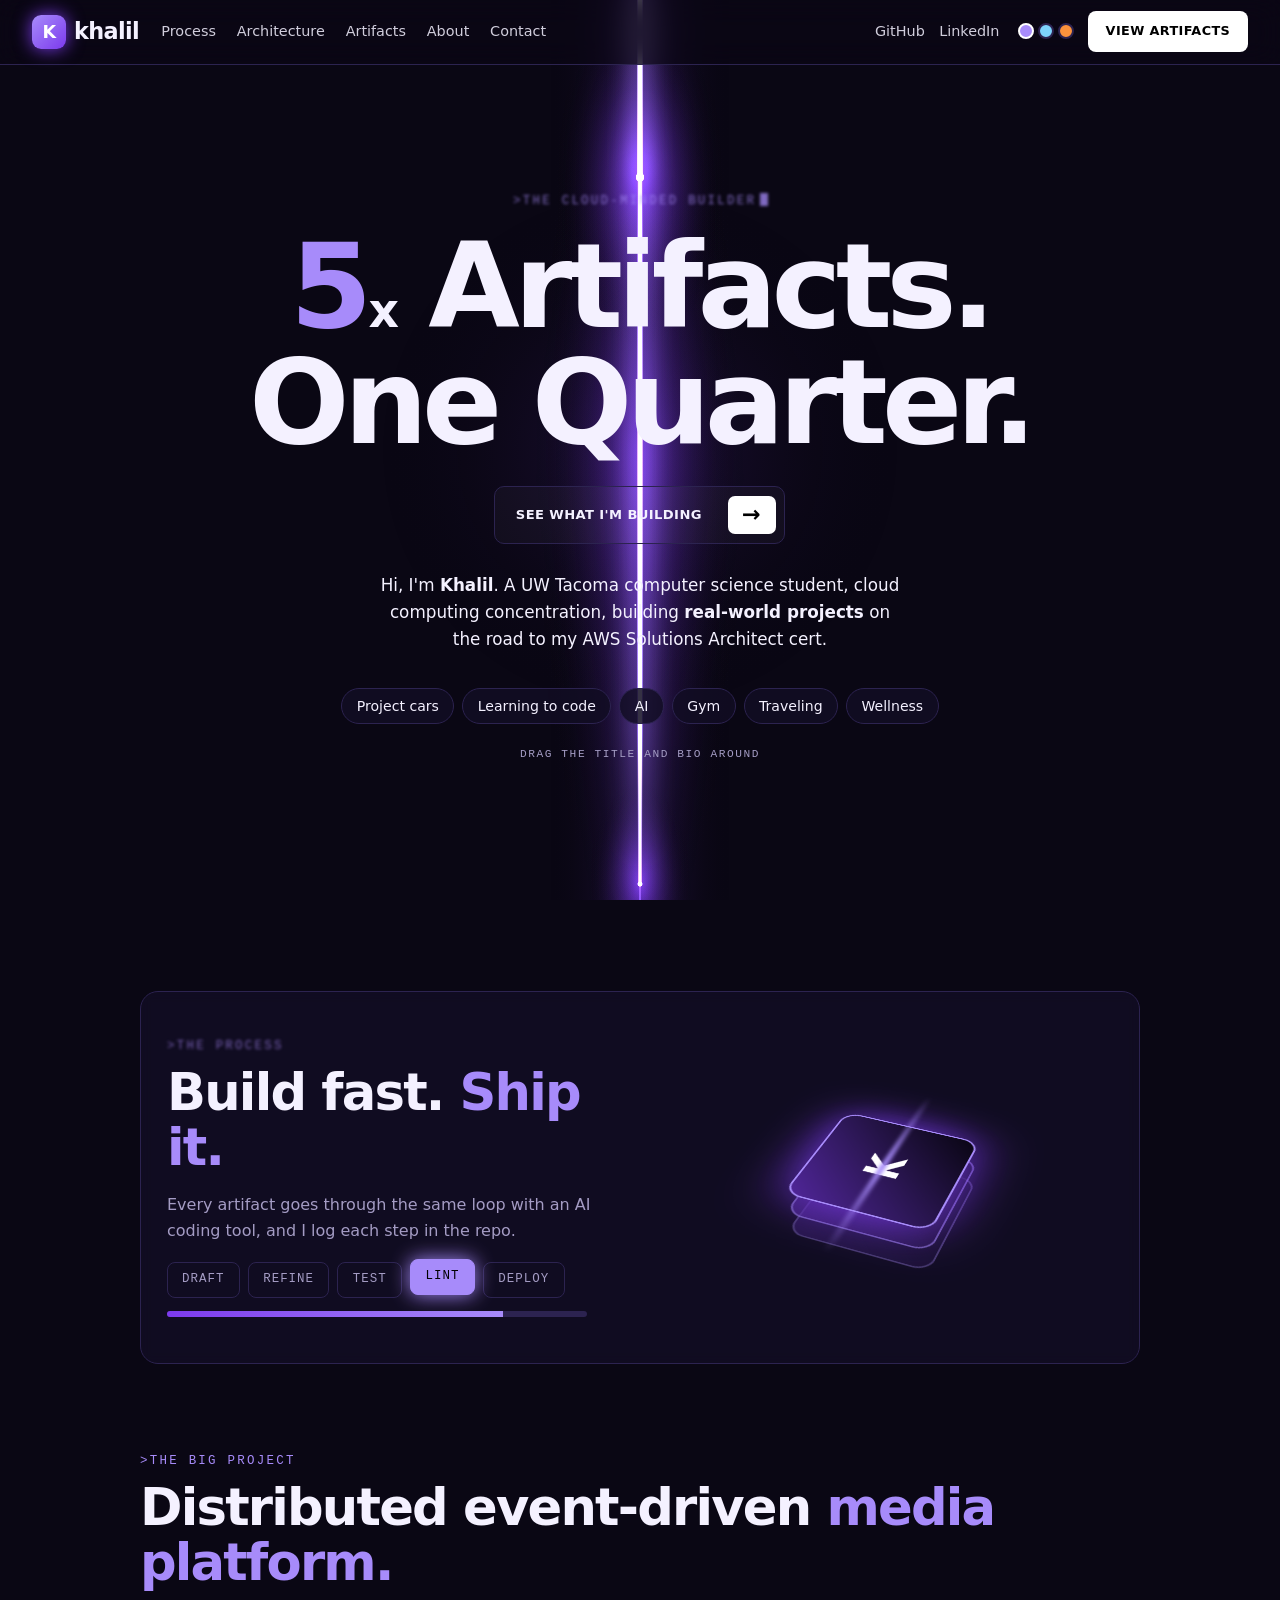
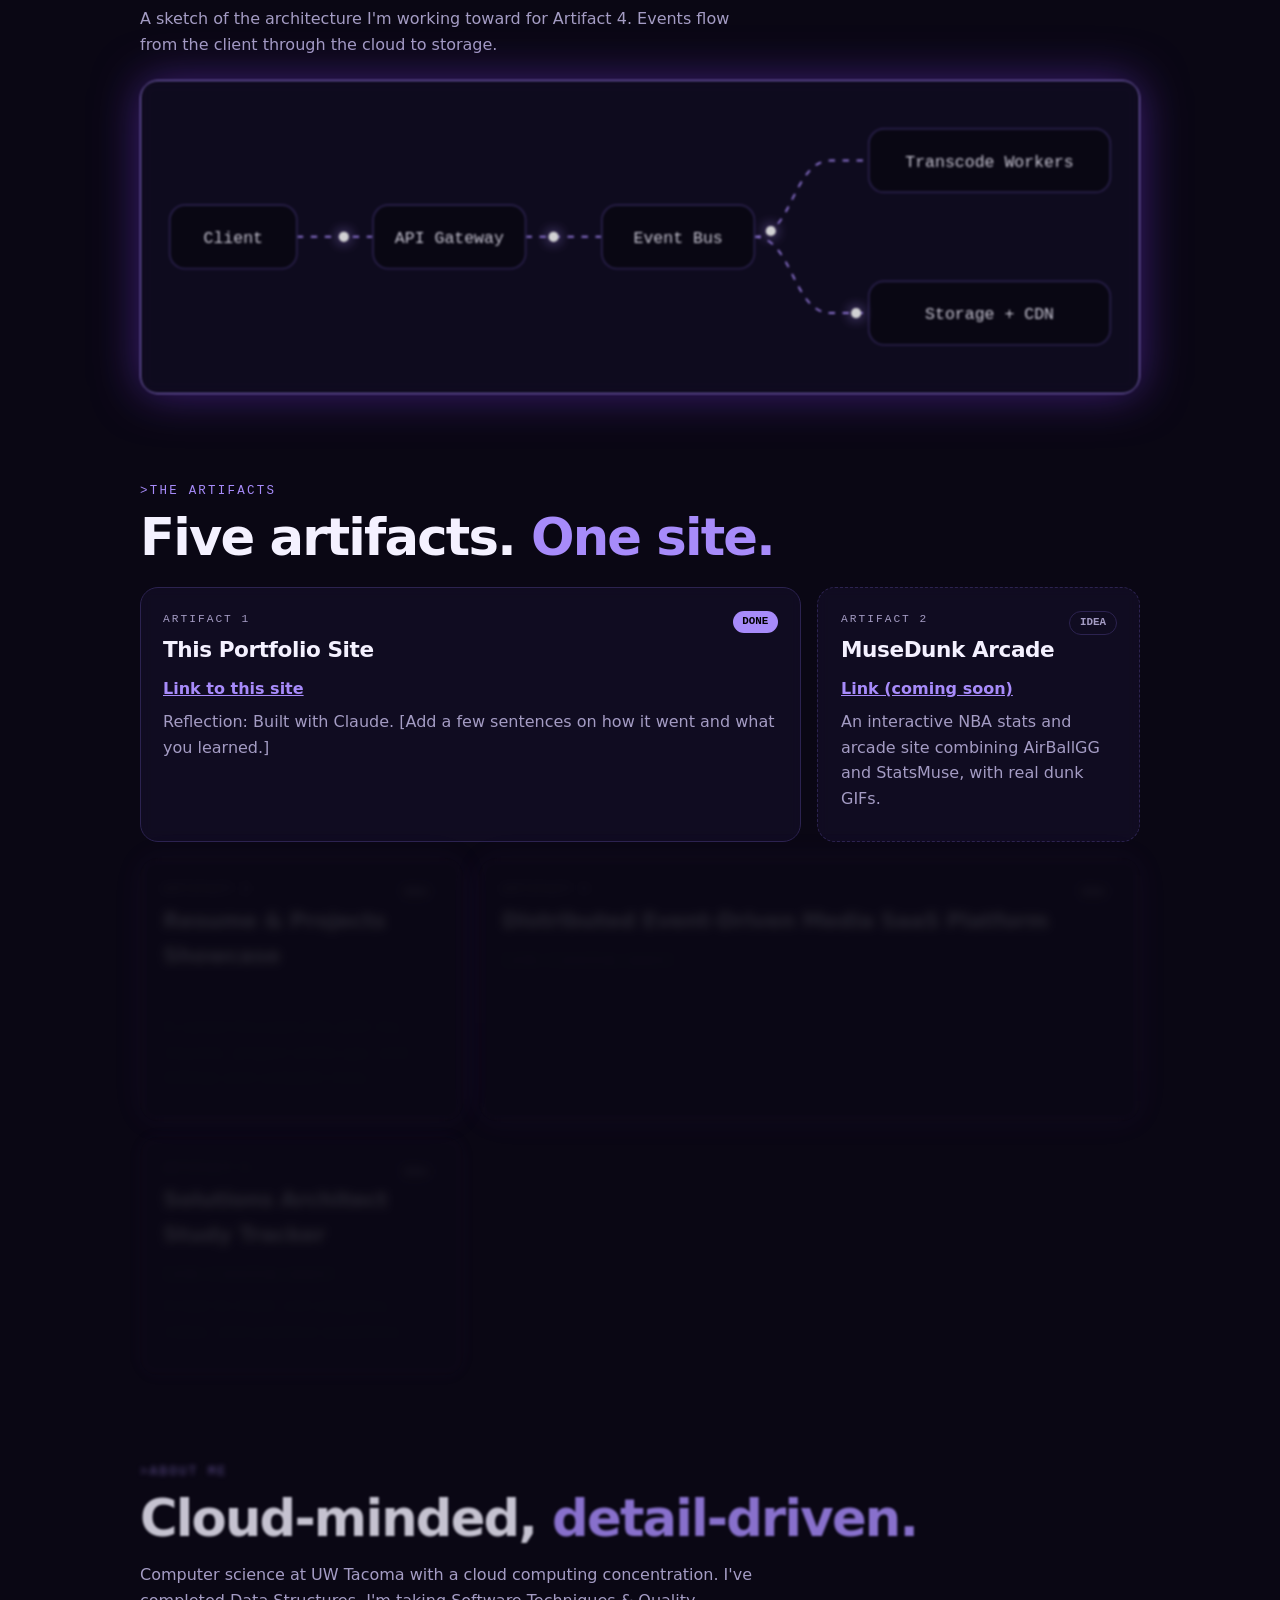
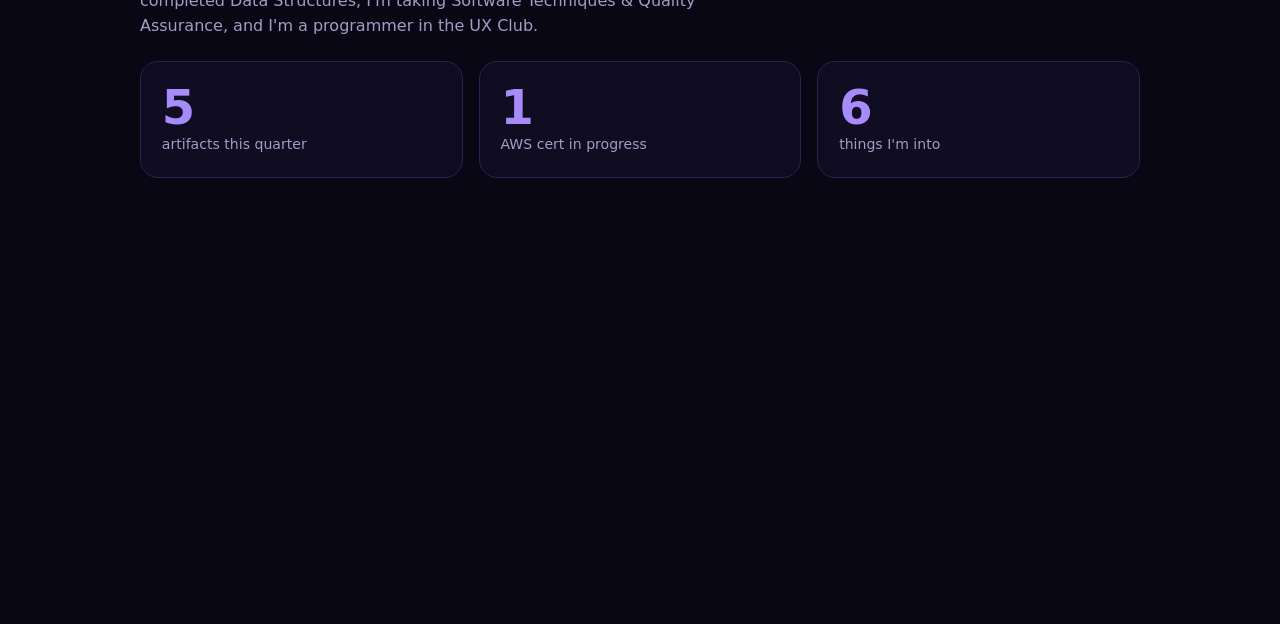
==== index.html @ b67fd4bd "Add files via upload" ====
<!DOCTYPE html>
<html lang="en" data-theme="violet">
<head>
<meta charset="utf-8">
<meta name="viewport" content="width=device-width, initial-scale=1, viewport-fit=cover">
<title>Khalil | TCSS 490 Artifacts</title>
<style>
:root{--bg:#0a0714;--fg:#f4f1ff;--muted:#a49cc4;--panel:#120d24d9;--accent:#a78bfa;--accent2:#7c3aed;--line:#2c2350;--font:"Inter",system-ui,-apple-system,"Segoe UI",sans-serif;--mono:ui-monospace,SFMono-Regular,Menlo,Consolas,monospace;--beam:1;box-sizing:border-box;padding-top:env(safe-area-inset-top,0px);padding-bottom:env(safe-area-inset-bottom,0px)}
[data-theme="violet"]{--bg:#0a0714;--fg:#f4f1ff;--muted:#a49cc4;--panel:#120d24d9;--accent:#a78bfa;--accent2:#7c3aed;--line:#2c2350}
[data-theme="ice"]{--bg:#050c14;--fg:#eef7ff;--muted:#8aa0b8;--panel:#0c1a29d9;--accent:#7dd3fc;--accent2:#2563eb;--line:#1c3550}
[data-theme="ember"]{--bg:#0f0803;--fg:#fff3ea;--muted:#b89a88;--panel:#1e1008d9;--accent:#fb923c;--accent2:#ea580c;--line:#4a2a16}
*{box-sizing:border-box}
html{scroll-behavior:smooth;height:100%}
body{margin:0;background:var(--bg);color:var(--fg);font-family:var(--font);line-height:1.6;transition:background .5s,color .5s;min-height:100%}
#fx{position:fixed;inset:0;width:100%;height:100%;z-index:0;pointer-events:none}
header.bar{position:sticky;top:0;z-index:30;display:flex;align-items:center;gap:1.4rem;padding:.7rem clamp(1rem,3vw,2rem);padding-top:calc(.7rem + env(safe-area-inset-top,0px));border-bottom:1px solid var(--line);background:color-mix(in srgb,var(--bg) 70%,transparent);backdrop-filter:blur(14px)}
.logo{display:flex;align-items:center;gap:.5rem;font-weight:800;font-size:1.4rem;letter-spacing:-.03em;color:var(--fg);text-decoration:none}
.logo b{display:grid;place-items:center;width:34px;height:34px;border-radius:9px;background:linear-gradient(135deg,var(--accent),var(--accent2));color:#fff;font-size:1.1rem;box-shadow:0 0 18px var(--accent2)}
.bar nav{display:flex;gap:1.3rem;flex:1}
.bar a.l{color:var(--fg);text-decoration:none;font-size:.9rem;opacity:.85}
.bar a.l:hover{color:var(--accent);opacity:1}
.bar .r{display:flex;align-items:center;gap:.9rem}
.cta{background:#fff;color:#000;text-decoration:none;font-weight:700;font-size:.8rem;letter-spacing:.03em;text-transform:uppercase;padding:.65rem 1.1rem;border-radius:8px;transition:transform .2s,box-shadow .2s}
.cta:hover{transform:translateY(-2px);box-shadow:0 0 24px var(--accent)}
.dots button{width:16px;height:16px;border-radius:50%;border:2px solid var(--line);cursor:pointer;margin-left:4px;padding:0}
.dots button[data-t="violet"]{background:#a78bfa}.dots button[data-t="ice"]{background:#7dd3fc}.dots button[data-t="ember"]{background:#fb923c}
.dots button[aria-pressed="true"]{border-color:#fff}
main{position:relative;z-index:1}
.wrap{max-width:1040px;margin:0 auto;padding:0 1.25rem}
.cta,.bigbtn{will-change:transform}
.pix{font-family:var(--mono);text-transform:uppercase;letter-spacing:.18em;font-size:.78rem;color:var(--accent)}
.hero{min-height:calc(100vh - 62px);display:flex;flex-direction:column;align-items:center;justify-content:center;text-align:center;padding:4rem 1.25rem}
h1{font-size:clamp(3.4rem,12vw,7.4rem);line-height:.98;letter-spacing:-.05em;margin:1rem 0 1.6rem;font-weight:600}
h1 .n{color:var(--accent)}h1 sub{font-size:.4em;vertical-align:baseline;margin-left:.04em}
.caret{display:inline-block;width:.6em;height:1em;background:var(--accent);margin-left:4px;vertical-align:-.15em;animation:blink 1s steps(2) infinite}
@keyframes blink{50%{opacity:0}}
.bigbtn{display:inline-flex;align-items:center;gap:1.6rem;padding:.55rem .55rem .55rem 1.3rem;border:1px solid var(--line);border-radius:10px;background:#ffffff08;color:var(--fg);text-decoration:none;font-weight:700;font-size:.82rem;letter-spacing:.03em;text-transform:uppercase;transition:transform .2s,box-shadow .2s}
.bigbtn span{display:grid;place-items:center;width:48px;height:38px;background:#fff;color:#000;border-radius:7px;font-size:1.4rem;transition:transform .25s}
.bigbtn:hover{transform:translateY(-3px);box-shadow:0 0 30px color-mix(in srgb,var(--accent) 50%,transparent)}.bigbtn:hover span{transform:translateX(4px)}
.heroP{max-width:520px;color:var(--fg);margin:1.8rem auto 0;font-size:1.05rem}
.heroP b{font-weight:700}
.panel{--lit:0;border:1px solid color-mix(in srgb,var(--accent) calc(var(--lit)*100%),var(--line));border-radius:18px;background:var(--panel);backdrop-filter:blur(6px);box-shadow:0 0 calc(var(--lit)*46px) color-mix(in srgb,var(--accent2) calc(var(--lit)*55%),transparent)}
section{padding:5.5rem 0 0}
section h2{font-size:clamp(2rem,5.5vw,3.2rem);line-height:1.08;letter-spacing:-.035em;margin:.5rem 0 1rem;font-weight:600}
.hl{color:var(--accent)}
.two{display:grid;grid-template-columns:1fr 1fr;gap:2rem;align-items:center}
.two p{color:var(--muted);max-width:480px}
.loop{display:flex;flex-wrap:wrap;gap:.5rem;margin:1.2rem 0 .8rem}
.step{font-family:var(--mono);font-size:.78rem;padding:.45rem .9rem;border:1px solid var(--line);border-radius:8px;color:var(--muted);transition:all .25s;text-transform:uppercase;letter-spacing:.08em}
.step.on{border-color:var(--accent);background:var(--accent);color:#000;transform:translateY(-3px);box-shadow:0 0 20px var(--accent)}
.meter{height:6px;border-radius:6px;background:var(--line);overflow:hidden;max-width:420px}
.meter div{height:100%;width:0;background:linear-gradient(90deg,var(--accent2),var(--accent));transition:width .6s}
/* glowing isometric chip */
.stage{height:320px;display:grid;place-items:center;perspective:900px;overflow:hidden}
.chip{position:relative;width:150px;height:150px;transform:rotateX(calc(60deg + var(--tx,0deg))) rotateZ(calc(-40deg + var(--ty,0deg))) translateZ(var(--bob,0px));transform-style:preserve-3d;transition:transform .12s linear}
.chip div{position:absolute;inset:0;border-radius:18px;border:2px solid var(--accent);background:linear-gradient(135deg,color-mix(in srgb,var(--accent2) 65%,#000),#0a0614)}
.chip div:nth-child(1){transform:translateZ(-50px);opacity:.35}.chip div:nth-child(2){transform:translateZ(-25px);opacity:.6}
.chip div:nth-child(3){transform:translateZ(0);box-shadow:0 0 60px var(--accent2);display:grid;place-items:center;font-size:3rem;font-weight:800;color:#fff}
.chip::after{content:"";position:absolute;left:-60px;right:-60px;top:70px;height:6px;background:linear-gradient(90deg,transparent,var(--accent),transparent);filter:blur(2px);animation:sweep 1.4s linear infinite}
@keyframes sweep{from{transform:translateX(-80px);opacity:0}50%{opacity:1}to{transform:translateX(80px);opacity:0}}
.arch{padding:1rem;overflow-x:auto;margin-top:1.4rem}
.arch svg{min-width:640px;width:100%;height:auto;display:block}
.arch text{fill:var(--fg);font-family:var(--mono);font-size:13px}
.arch .box{fill:var(--bg);stroke:var(--line);stroke-width:1.5}
.arch .pipe{stroke:var(--accent);stroke-width:1.5;fill:none;stroke-dasharray:5 6;animation:dash .6s linear infinite}
@keyframes dash{to{stroke-dashoffset:-11}}
.arch .pkt{fill:#fff;filter:drop-shadow(0 0 5px var(--accent))}
.stats{display:grid;grid-template-columns:repeat(auto-fit,minmax(200px,1fr));gap:1rem;margin-top:1.4rem}
.stat{padding:1.3rem}
.stat b{display:block;font-size:3rem;line-height:1;letter-spacing:-.04em;color:var(--accent);font-variant-numeric:tabular-nums}
.stat span{color:var(--muted);font-size:.88rem}
.bento{display:grid;gap:1rem;grid-template-columns:repeat(6,1fr);margin-top:1.4rem}
.card{position:relative;overflow:hidden;grid-column:span 2;min-height:220px;padding:1.4rem;transition:border-color .3s,transform .3s}
.card.big{grid-column:span 4}
.card::before{content:"";position:absolute;inset:0;background:radial-gradient(320px circle at var(--mx,50%) var(--my,0%),color-mix(in srgb,var(--accent) 25%,transparent),transparent 65%);opacity:0;transition:opacity .3s;pointer-events:none}
.card:hover{border-color:var(--accent);transform:translateY(-4px)}.card:hover::before{opacity:1}
.card.placeholder{border-style:dashed}
.card h3{margin:.3rem 0 .5rem;font-size:1.35rem;letter-spacing:-.02em}
.card .pix{color:var(--muted);font-size:.7rem}
.badge{float:right;font-family:var(--mono);font-size:.68rem;padding:.15rem .6rem;border-radius:999px;background:var(--accent);color:#000;font-weight:700;text-transform:uppercase}
.badge.soon{background:transparent;color:var(--muted);border:1px solid var(--line)}
.card a{color:var(--accent);font-weight:700}
.card p{margin:.45rem 0;color:var(--muted)}
.chips{display:flex;flex-wrap:wrap;gap:.5rem;justify-content:center;margin-top:2.2rem}
.chip2{padding:.35rem .9rem;border:1px solid var(--line);border-radius:999px;background:var(--panel);font-size:.88rem;transition:transform .2s,border-color .2s}
.chip2:hover{transform:translateY(-3px);border-color:var(--accent)}
.contact{text-align:center;padding:3rem 1.5rem;margin-top:1.4rem}
.contact .cta{margin:.3rem}.contact .cta.alt{background:transparent;color:var(--fg);border:1px solid var(--line)}
.reveal{opacity:0;transform:translateY(34px);transition:opacity .8s,transform .8s cubic-bezier(.16,1,.3,1)}
.reveal.in{opacity:1;transform:none}
footer{text-align:center;color:var(--muted);font-size:.85rem;padding:3rem 1rem 4rem}

/* per-element scroll reveal */
.rv{--e:cubic-bezier(.16,1,.3,1);opacity:0;translate:0 38px;scale:.97;transition:opacity .8s var(--e),translate .8s var(--e),scale .8s var(--e)}
.rv.in{opacity:1;translate:0 0;scale:1}
.card.rv{transition:opacity .8s var(--e),translate .8s var(--e),scale .8s var(--e),border-color .3s,transform .3s}
/* draggable title + bio */
.drag{cursor:grab;user-select:none;-webkit-user-select:none;-webkit-touch-callout:none;will-change:transform;touch-action:manipulation}
.drag.grabbing{cursor:grabbing}
.hint{font-family:var(--mono);font-size:.7rem;letter-spacing:.14em;text-transform:uppercase;color:var(--muted);margin-top:1.4rem}
/* mobile */
html{overflow-x:clip;-webkit-text-size-adjust:100%}
*{-webkit-tap-highlight-color:transparent}
.hero{min-height:calc(100svh - 62px)}
@media(pointer:coarse){.dots button{width:24px;height:24px}}
@media(max-width:560px){.hero{padding:2.5rem 1rem}h1{font-size:clamp(2.6rem,15vw,4rem)}section{padding-top:3.5rem}.bar{gap:.6rem}.cta{padding:.55rem .8rem;font-size:.72rem}.stage{height:230px}.chip{width:110px;height:110px}.two.panel{padding:1.1rem!important}.arch svg{min-width:560px}.heroP{font-size:1rem}.bigbtn{gap:1rem}.logo{font-size:1.2rem}}
@media(max-width:800px){.bar nav,.bar a.gh{display:none}.two{grid-template-columns:1fr}.card,.card.big{grid-column:span 6}}
@media(prefers-reduced-motion:reduce){*{animation:none!important;transition:none!important}.reveal,.rv{opacity:1;transform:none;translate:none;scale:none}}
</style>
</head>
<body>
<canvas id="fx"></canvas>
<header class="bar">
  <a class="logo" href="#top"><b>K</b>khalil</a>
  <nav><a class="l" href="#process">Process</a><a class="l" href="#architecture">Architecture</a><a class="l" href="#artifacts">Artifacts</a><a class="l" href="#about">About</a><a class="l" href="#contact">Contact</a></nav>
  <div class="r"><a class="l gh" href="https://github.com/kahmed1-00">GitHub</a><a class="l gh" href="https://www.linkedin.com/in/khalil-ahmednoor-0a6275348/">LinkedIn</a>
    <span class="dots"><button data-t="violet" aria-label="Violet theme"></button><button data-t="ice" aria-label="Ice theme"></button><button data-t="ember" aria-label="Ember theme"></button></span>
    <a class="cta" href="#artifacts">View artifacts</a></div>
</header>
<main>
  <div class="hero" id="top">
    <div class="pix">&gt;<span id="typed"></span><span class="caret"></span></div>
    <h1><span class="n" id="big" data-to="5">0</span><sub>x</sub> Artifacts.<br>One Quarter.</h1>
    <div class="rv"><a class="bigbtn" href="#artifacts">See what I'm building <span>&rarr;</span></a></div>
    <p class="heroP">Hi, I'm <b>Khalil</b>. A UW Tacoma computer science student, cloud computing concentration, building <b>real-world projects</b> on the road to my AWS Solutions Architect cert.</p>
    <div class="chips"><span class="chip2">Project cars</span><span class="chip2">Learning to code</span><span class="chip2">AI</span><span class="chip2">Gym</span><span class="chip2">Traveling</span><span class="chip2">Wellness</span></div>
    <p class="hint" id="hint">Drag the title and bio around</p>
  </div>

  <div class="wrap">
    <section id="process">
      <div class="two panel" style="padding:1.6rem">
        <div>
          <div class="pix">&gt;The process</div>
          <h2>Build fast. <span class="hl">Ship it.</span></h2>
          <p>Every artifact goes through the same loop with an AI coding tool, and I log each step in the repo.</p>
          <div class="loop" id="loop"><span class="step">Draft</span><span class="step">Refine</span><span class="step">Test</span><span class="step">Lint</span><span class="step">Deploy</span></div>
          <div class="meter"><div id="meter"></div></div>
        </div>
        <div class="stage"><div class="chip"><div></div><div></div><div>K</div></div></div>
      </div>
    </section>

    <section id="architecture">
      <div class="pix">&gt;The big project</div>
      <h2>Distributed event-driven <span class="hl">media platform.</span></h2>
      <p style="color:var(--muted);max-width:620px">A sketch of the architecture I'm working toward for Artifact 4. Events flow from the client through the cloud to storage.</p>
      <div class="arch panel">
        <svg viewBox="0 0 760 220" role="img" aria-label="Architecture: Client to API Gateway to Event Bus to Transcode Workers and Storage plus CDN">
          <path id="p1" class="pipe" d="M110 110H170"/><path id="p2" class="pipe" d="M290 110H350"/><path id="p3" class="pipe" d="M470 110C500 110 500 50 530 50H560"/><path id="p4" class="pipe" d="M470 110C500 110 500 170 530 170H560"/>
          <rect class="box" x="10" y="85" width="100" height="50" rx="12"/><text x="60" y="115" text-anchor="middle">Client</text>
          <rect class="box" x="170" y="85" width="120" height="50" rx="12"/><text x="230" y="115" text-anchor="middle">API Gateway</text>
          <rect class="box" x="350" y="85" width="120" height="50" rx="12"/><text x="410" y="115" text-anchor="middle">Event Bus</text>
          <rect class="box" x="560" y="25" width="190" height="50" rx="12"/><text x="655" y="55" text-anchor="middle">Transcode Workers</text>
          <rect class="box" x="560" y="145" width="190" height="50" rx="12"/><text x="655" y="175" text-anchor="middle">Storage + CDN</text>
          <circle class="pkt" r="4"><animateMotion dur="1s" repeatCount="indefinite"><mpath href="#p1"/></animateMotion></circle>
          <circle class="pkt" r="4"><animateMotion dur="1s" begin=".25s" repeatCount="indefinite"><mpath href="#p2"/></animateMotion></circle>
          <circle class="pkt" r="4"><animateMotion dur="1s" begin=".5s" repeatCount="indefinite"><mpath href="#p3"/></animateMotion></circle>
          <circle class="pkt" r="4"><animateMotion dur="1s" begin=".7s" repeatCount="indefinite"><mpath href="#p4"/></animateMotion></circle>
        </svg>
      </div>
    </section>

    <section id="artifacts">
      <div class="pix">&gt;The artifacts</div>
      <h2>Five artifacts. <span class="hl">One site.</span></h2>
      <div class="bento">
        <!-- ARTIFACT 1: edit link + reflection -->
        <article class="card panel big">
          <span class="badge">Done</span><div class="pix">Artifact 1</div>
          <h3>This Portfolio Site</h3>
          <p><a href="https://kahmed1-00.github.io/tcss490-artifacts/">Link to this site</a></p>
          <p>Reflection: Built with Claude. [Add a few sentences on how it went and what you learned.]</p>
        </article>
        <!-- ARTIFACTS 2-5: when finished, change badge to "Done", add real link + reflection -->
        <article class="card panel placeholder">
          <span class="badge soon">Idea</span><div class="pix">Artifact 2</div>
          <h3>MuseDunk Arcade</h3>
          <p><a href="#">Link (coming soon)</a></p>
          <p>An interactive NBA stats and arcade site combining AirBallGG and StatsMuse, with real dunk GIFs.</p>
        </article>
        <article class="card panel placeholder">
          <span class="badge soon">Idea</span><div class="pix">Artifact 3</div>
          <h3>Resume &amp; Projects Showcase</h3>
          <p><a href="#">Link (coming soon)</a></p>
          <p>A career-focused site with my resume, project write-ups, and GitHub and LinkedIn links.</p>
        </article>
        <article class="card panel placeholder big">
          <span class="badge soon">Idea</span><div class="pix">Artifact 4</div>
          <h3>Distributed Event-Driven Media SaaS Platform</h3>
          <p><a href="#">Link (coming soon)</a></p>
          <p>An architecture showcase and prototype for a cloud-based media platform, built toward my Solutions Architect cert.</p>
        </article>
        <article class="card panel placeholder">
          <span class="badge soon">Idea</span><div class="pix">Artifact 5</div>
          <h3>Solutions Architect Study Tracker</h3>
          <p><a href="#">Link (coming soon)</a></p>
          <p>A tool to track cert progress, notes, and practice questions.</p>
        </article>
      </div>
    </section>

    <section id="about">
      <div class="pix">&gt;About me</div>
      <h2>Cloud-minded, <span class="hl">detail-driven.</span></h2>
      <p style="color:var(--muted);max-width:640px">Computer science at UW Tacoma with a cloud computing concentration. I've completed Data Structures, I'm taking Software Techniques &amp; Quality Assurance, and I'm a programmer in the UX Club.</p>
      <div class="stats">
        <div class="stat panel"><b data-to="5">0</b><span>artifacts this quarter</span></div>
        <div class="stat panel"><b data-to="1">0</b><span>AWS cert in progress</span></div>
        <div class="stat panel"><b data-to="6">0</b><span>things I'm into</span></div>
      </div>
    </section>

    <section id="contact">
      <div class="contact panel">
        <div class="pix">&gt;Contact</div>
        <h2>Let's build something.</h2>
        <a class="cta" href="https://github.com/kahmed1-00">GitHub</a><a class="cta alt" href="https://www.linkedin.com/in/khalil-ahmednoor-0a6275348/">LinkedIn</a>
      </div>
    </section>
  </div>
  <footer></footer>
</main>
<script>
(function(){
  var root=document.documentElement,body=document.body,reduce=matchMedia('(prefers-reduced-motion:reduce)').matches;
  var btns=document.querySelectorAll('.dots button');
  function set(t){root.setAttribute('data-theme',t);btns.forEach(function(b){b.setAttribute('aria-pressed',b.dataset.t===t)});try{localStorage.setItem('theme',t)}catch(e){}}
  var saved='violet';try{saved=localStorage.getItem('theme')||'violet'}catch(e){}
  if(['violet','ice','ember'].indexOf(saved)<0)saved='violet';
  btns.forEach(function(b){b.onclick=function(){set(b.dataset.t)}});set(saved);

  // typed label
  var words=['THE CLOUD-MINDED BUILDER','CLOUD COMPUTING STUDENT','ASPIRING SOLUTIONS ARCHITECT','UX CLUB PROGRAMMER'],wi=0,ci=0,del=false,el=document.getElementById('typed');
  function tick(){var w=words[wi];if(reduce){el.textContent=w;return}
    el.textContent=w.slice(0,ci);
    if(!del&&ci===w.length){del=true;return setTimeout(tick,1500)}
    if(del&&ci===0){del=false;wi=(wi+1)%words.length}
    ci+=del?-1:1;setTimeout(tick,del?25:60)}
  tick();

  // count-up
  function count(n){var to=+n.dataset.to,t0=null;if(reduce){n.textContent=to;return}
    requestAnimationFrame(function f(t){if(!t0)t0=t;var p=Math.min(1,(t-t0)/1500);n.textContent=Math.round(to*(1-Math.pow(1-p,4)));if(p<1)requestAnimationFrame(f)})}
  var cio=new IntersectionObserver(function(es){es.forEach(function(e){if(e.isIntersecting){count(e.target);cio.unobserve(e.target)}})},{threshold:.5});
  document.querySelectorAll('[data-to]').forEach(function(n){cio.observe(n)});

  // reveal
  var io=new IntersectionObserver(function(es){es.forEach(function(e){if(e.isIntersecting){e.target.classList.add('in');io.unobserve(e.target)}})},{threshold:.08});
  document.querySelectorAll('.reveal').forEach(function(n){io.observe(n)});

  // build loop
  var steps=document.querySelectorAll('.step'),meter=document.getElementById('meter'),k=0;
  function loop(){steps.forEach(function(s,i){s.classList.toggle('on',i===k)});meter.style.width=((k+1)/steps.length*100)+'%';k=(k+1)%steps.length}
  loop();if(!reduce)setInterval(loop,900);


  // ===== light engine: a beam whose bright head races up and down the whole page =====
  var cv=document.getElementById('fx'),g=cv.getContext('2d'),W,H,dpr=Math.min(2,devicePixelRatio||1);
  function size(){W=Math.max(1,innerWidth);H=Math.max(1,innerHeight);dpr=Math.min(devicePixelRatio||1,2,3000/W);cv.width=Math.round(W*dpr);cv.height=Math.round(H*dpr);g.setTransform(dpr,0,0,dpr,0,0);lt=0;lb=H}
  var lt=0,lb=0;size();['resize','fullscreenchange','webkitfullscreenchange','orientationchange'].forEach(function(ev){addEventListener(ev,function(){size();setTimeout(size,150)});document.addEventListener(ev,function(){size();setTimeout(size,150)})});
  var heroEl=document.getElementById('top'),hv=1,head=H*.5,vel=0,phase=0,lastS=scrollY,mouse={x:W/2,y:H/2,a:0},t=0,pulses=[];
  addEventListener('mousemove',function(e){mouse.x=e.clientX;mouse.y=e.clientY;mouse.a=1});
  addEventListener('click',function(e){phase=Math.acos(Math.max(-1,Math.min(1,1-2*e.clientY/H)));pulses.push({y:e.clientY,r:0})});
  function hex(){var c=getComputedStyle(root);return{a:c.getPropertyValue('--accent').trim(),b:c.getPropertyValue('--accent2').trim()}}
  var col=hex();btns.forEach(function(b){b.addEventListener('click',function(){setTimeout(function(){col=hex()},30)})});
  var panels=[].slice.call(document.querySelectorAll('.panel')),chip=document.querySelector('.chip'),tx=0,ty=0,tgx=0,tgy=0;
  function frame(){
    if(innerWidth!==W||innerHeight!==H)size();
    t+=.016;var cx=W/2,sy=scrollY,ds=sy-lastS;lastS=sy;
    // the light travels up and down the whole line continuously; scrolling speeds it up
    phase+=.016*(1.15+Math.min(4,Math.abs(ds)*.18));
    var hr=heroEl.getBoundingClientRect(),onHero=hr.bottom>H*.3,tt=onHero?Math.max(0,hr.top+56):0,tb=onHero?Math.min(H,hr.bottom-70):H;
    lt+=(tt-lt)*.12;lb+=(tb-lb)*.12;hv+=(Math.max(0,Math.min(1,hr.bottom/(H*.55)))-hv)*.15;
    var prev=head;head=lt+(lb-lt)*(.5-.5*Math.cos(phase));vel=head-prev;
    var head2=lt+(lb-lt)*(.5-.5*Math.cos(phase*.62+2.4)),vel2=head2-(window._h2||head2);window._h2=head2;
    var sp=Math.min(1,.55+Math.abs(vel)/25),base=Math.max(.35,1-sy/(H*1.4));
    g.clearRect(0,0,W,H);g.globalCompositeOperation='lighter';
    // mouse glow
    mouse.a*=.985;var mg=g.createRadialGradient(mouse.x,mouse.y,0,mouse.x,mouse.y,260);
    mg.addColorStop(0,col.b+'2a');mg.addColorStop(1,'transparent');g.fillStyle=mg;g.fillRect(mouse.x-260,mouse.y-260,520,520);
    // faint full-height line
    var lg=g.createLinearGradient(0,0,0,H);lg.addColorStop(0,'transparent');lg.addColorStop(.5,col.a);lg.addColorStop(1,'transparent');
    g.globalAlpha=.3*base+.05;g.fillStyle=lg;g.fillRect(cx-1,0,2,H);
    // soft aura around the line
    g.globalAlpha=.45*base+.1;var ag=g.createLinearGradient(cx-90,0,cx+90,0);ag.addColorStop(0,'transparent');ag.addColorStop(.5,col.b+'66');ag.addColorStop(1,'transparent');g.fillStyle=ag;g.fillRect(cx-90,0,180,H);
    // faint column stays; the bright beam is part of the hero and scrolls away with it (like the video)
    g.globalAlpha=.3;g.fillStyle=col.a;g.fillRect(cx-1,0,2,H);
    if(hv>.02&&hr.bottom>0){var bt=Math.max(-50,hr.top+20),bb=hr.bottom-30;
      var bg=g.createLinearGradient(0,bt,0,bb);bg.addColorStop(0,'transparent');bg.addColorStop(.2,col.a);bg.addColorStop(.42,'#fff');bg.addColorStop(.6,'#fff');bg.addColorStop(.82,col.a);bg.addColorStop(1,'transparent');
      g.globalAlpha=hv;g.fillStyle=bg;g.shadowColor=col.a;g.shadowBlur=30;g.fillRect(cx-2.5,bt,5,bb-bt);g.shadowBlur=0;
      var hg2=g.createRadialGradient(cx,(bt+bb)/2,0,cx,(bt+bb)/2,(bb-bt)*.6);hg2.addColorStop(0,col.b+'77');hg2.addColorStop(1,'transparent');
      g.save();g.translate(cx,(bt+bb)/2);g.scale(.22,1);g.translate(-cx,-(bt+bb)/2);g.fillStyle=hg2;g.fillRect(cx-900,bt-200,1800,bb-bt+400);g.restore()}
    function light(y,v,k){
      var dir=v>=0?-1:1,len=(150+Math.abs(v)*18)*k,y1=y+dir*len;g.globalAlpha=1;
      var hg=g.createRadialGradient(cx,y,0,cx,y,170*k);hg.addColorStop(0,col.b+'bb');hg.addColorStop(1,'transparent');
      g.save();g.translate(cx,y);g.scale(.5,1);g.translate(-cx,-y);g.fillStyle=hg;g.fillRect(cx-400,y-400,800,800);g.restore();
      var tg=g.createLinearGradient(0,y,0,y1);tg.addColorStop(0,'#fff');tg.addColorStop(.25,col.a);tg.addColorStop(1,'transparent');
      g.fillStyle=tg;g.shadowColor=col.a;g.shadowBlur=26;g.fillRect(cx-2.5*k,Math.min(y,y1),5*k,Math.abs(y1-y));g.shadowBlur=0;
      g.fillStyle='#fff';g.beginPath();g.arc(cx,y,4*k,0,6.3);g.fill()}
    light(head,vel,1);light(head2,vel2,.6);
    // click pulses
    pulses=pulses.filter(function(p){p.r+=14;return p.r<300});
    pulses.forEach(function(p){g.globalAlpha=1-p.r/300;g.strokeStyle=col.a;g.lineWidth=2;g.beginPath();g.ellipse(cx,p.y,p.r*.5,p.r*.12,0,0,6.3);g.stroke()});
    g.globalAlpha=1;g.globalCompositeOperation='source-over';
    // panels light up when the beam passes
    panels.forEach(function(p){var r=p.getBoundingClientRect();if(r.bottom<-200||r.top>H+200)return;
      var d=Math.abs(head-Math.max(r.top,Math.min(head,r.bottom))),lit=Math.max(0,1-d/150);
      p.style.setProperty('--lit',(lit*(.35+.65*sp+.2)).toFixed(2))});
    // chip follows the mouse
    if(chip){tgx=(mouse.y/H-.5)*-22;tgy=(mouse.x/W-.5)*30;tx+=(tgx-tx)*.08;ty+=(tgy-ty)*.08;
      chip.style.setProperty('--tx',tx+'deg');chip.style.setProperty('--ty',ty+'deg');chip.style.setProperty('--bob',(Math.sin(t*1.6)*18)+'px')}
    if(typeof rvFade==='function')rvFade();
    requestAnimationFrame(frame);
  }
  if(reduce){g.fillStyle=col.a;g.globalAlpha=.4;g.fillRect(W/2-1,0,2,H)}else frame();

  // magnetic buttons
  document.querySelectorAll('.cta,.bigbtn').forEach(function(b){
    b.addEventListener('mousemove',function(e){var r=b.getBoundingClientRect();b.style.transform='translate('+((e.clientX-r.left-r.width/2)*.25)+'px,'+((e.clientY-r.top-r.height/2)*.35)+'px)'});
    b.addEventListener('mouseleave',function(){b.style.transform=''})});

  // scramble labels in
  var CH='01<>/_#';
  function scramble(n){var full=n.textContent,i=0;if(reduce)return;
    var iv=setInterval(function(){n.textContent=full.split('').map(function(c,j){return j<i||c===' '?c:CH[Math.floor(Math.random()*CH.length)]}).join('');i+=1.2;if(i>=full.length){n.textContent=full;clearInterval(iv)}},35)}
  var sio=new IntersectionObserver(function(es){es.forEach(function(e){if(e.isIntersecting){scramble(e.target);sio.unobserve(e.target)}})},{threshold:1});
  document.querySelectorAll('section .pix,.card .pix').forEach(function(n){sio.observe(n)});


  // ===== every element reveals as you scroll (and again when you scroll back up) =====
  var rvEls,rvSel='.hero .pix,.hero h1,.heroP,.hero .chips,.hint,section .pix,section h2,section p,section .panel,.loop,.meter,footer,.hero .rv';
  rvEls=[].slice.call(document.querySelectorAll(rvSel)).filter(function(n){return n.id!=='hint'||true});
  rvEls.forEach(function(n){n.classList.add('rv')});
  var rvio=new IntersectionObserver(function(es){var k=0;es.forEach(function(e){
    if(e.isIntersecting){var d=reduce?0:Math.min(k++,6)*90;setTimeout(function(){e.target.classList.add('in')},d)}
    else if(e.boundingClientRect.top>0){e.target.classList.remove('in')}})},{threshold:.12,rootMargin:'0px 0px -6% 0px'});
  rvEls.forEach(function(n){rvio.observe(n)});

  // ===== drag the title, bio and label around (mouse, or press-and-hold then drag on touch) =====
  var dragMoved=false;
  function makeDrag(el){
    var x=0,y=0,vx=0,vy=0,on=false,sx=0,sy=0,ox=0,oy=0,timer=null,raf=0;
    el.classList.add('drag');
    function draw(){el.style.transform='translate('+x+'px,'+y+'px) rotate('+Math.max(-10,Math.min(10,vx*.35))+'deg)'}
    function home(){cancelAnimationFrame(raf);(function f(){vx=(vx-x*.09)*.82;vy=(vy-y*.09)*.82;x+=vx;y+=vy;draw();
      if(Math.abs(x)+Math.abs(y)+Math.abs(vx)+Math.abs(vy)>.3)raf=requestAnimationFrame(f);else{x=y=vx=vy=0;el.style.transform=''}})()}
    function begin(e){on=true;cancelAnimationFrame(raf);el.classList.add('grabbing');ox=x;oy=y;try{el.setPointerCapture(e.pointerId)}catch(_){}}
    el.addEventListener('pointerdown',function(e){
      if(e.button>0)return;sx=e.clientX;sy=e.clientY;ox=x;oy=y;
      if(e.pointerType==='touch'){clearTimeout(timer);timer=setTimeout(function(){begin(e);if(navigator.vibrate)navigator.vibrate(8)},220)}else begin(e)});
    el.addEventListener('pointermove',function(e){
      if(!on){if(e.pointerType==='touch'&&(Math.abs(e.clientX-sx)>10||Math.abs(e.clientY-sy)>10))clearTimeout(timer);return}
      var nx=ox+e.clientX-sx,ny=oy+e.clientY-sy;vx=nx-x;vy=ny-y;x=nx;y=ny;if(Math.abs(x)+Math.abs(y)>6)dragMoved=true;draw()});
    function end(){clearTimeout(timer);if(!on)return;on=false;el.classList.remove('grabbing');home()}
    el.addEventListener('pointerup',end);el.addEventListener('pointercancel',end);el.addEventListener('lostpointercapture',end);
    el.addEventListener('touchmove',function(e){if(on)e.preventDefault()},{passive:false});
    el.addEventListener('contextmenu',function(e){if(e.pointerType==='touch'||on)e.preventDefault()});
  }
  document.querySelectorAll('h1,h2,h3,p:not(.hint),.hero .pix,section .pix').forEach(makeDrag);
  addEventListener('click',function(e){if(dragMoved){e.preventDefault();e.stopPropagation()}dragMoved=false},true);
  if(matchMedia('(pointer:coarse)').matches){var hn=document.getElementById('hint');if(hn)hn.textContent='Press and hold the title or bio, then drag'}

  // finger controls the glow on touch screens
  ['touchstart','touchmove'].forEach(function(ev){addEventListener(ev,function(e){var t=e.touches[0];if(t){mouse.x=t.clientX;mouse.y=t.clientY;mouse.a=1}},{passive:true})});


  function rvFade(){
    if(typeof rvEls==='undefined'||!rvEls)return;
    var h=innerHeight;
    for(var i=0;i<rvEls.length;i++){var n=rvEls[i],r=n.getBoundingClientRect();
      if(r.bottom<-100||r.top>h+100){continue}
      var f=Math.max(0,Math.min(1,(r.bottom-70)/(h*.22))),o=(.12+.88*f).toFixed(2),b=((1-f)*5).toFixed(1);
      if(n._o!==o){n._o=o;n.style.filter=f>=.99?'':'opacity('+o+') blur('+b+'px)'}}
  }

  // card spotlight
  document.querySelectorAll('.card').forEach(function(c){c.addEventListener('mousemove',function(e){var r=c.getBoundingClientRect();c.style.setProperty('--mx',(e.clientX-r.left)+'px');c.style.setProperty('--my',(e.clientY-r.top)+'px')})});
})();
</script>
</body>
</html>
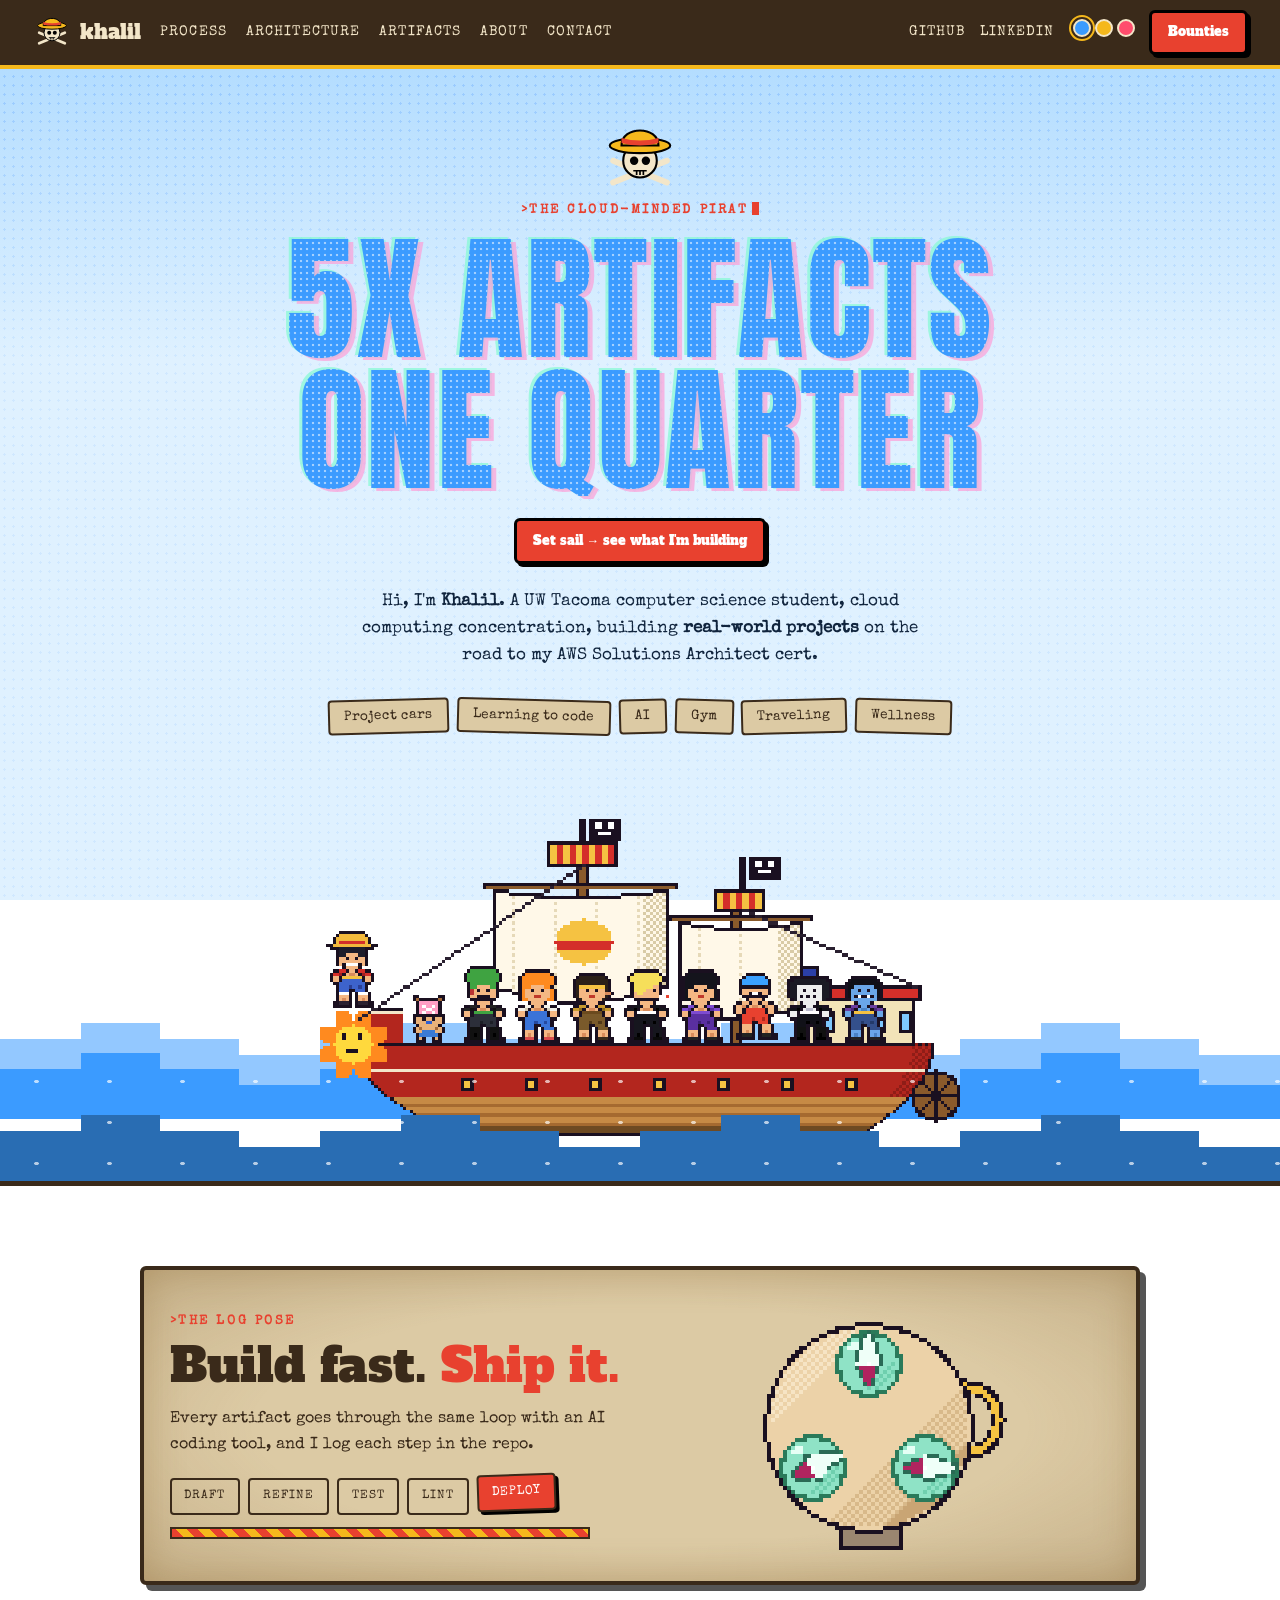
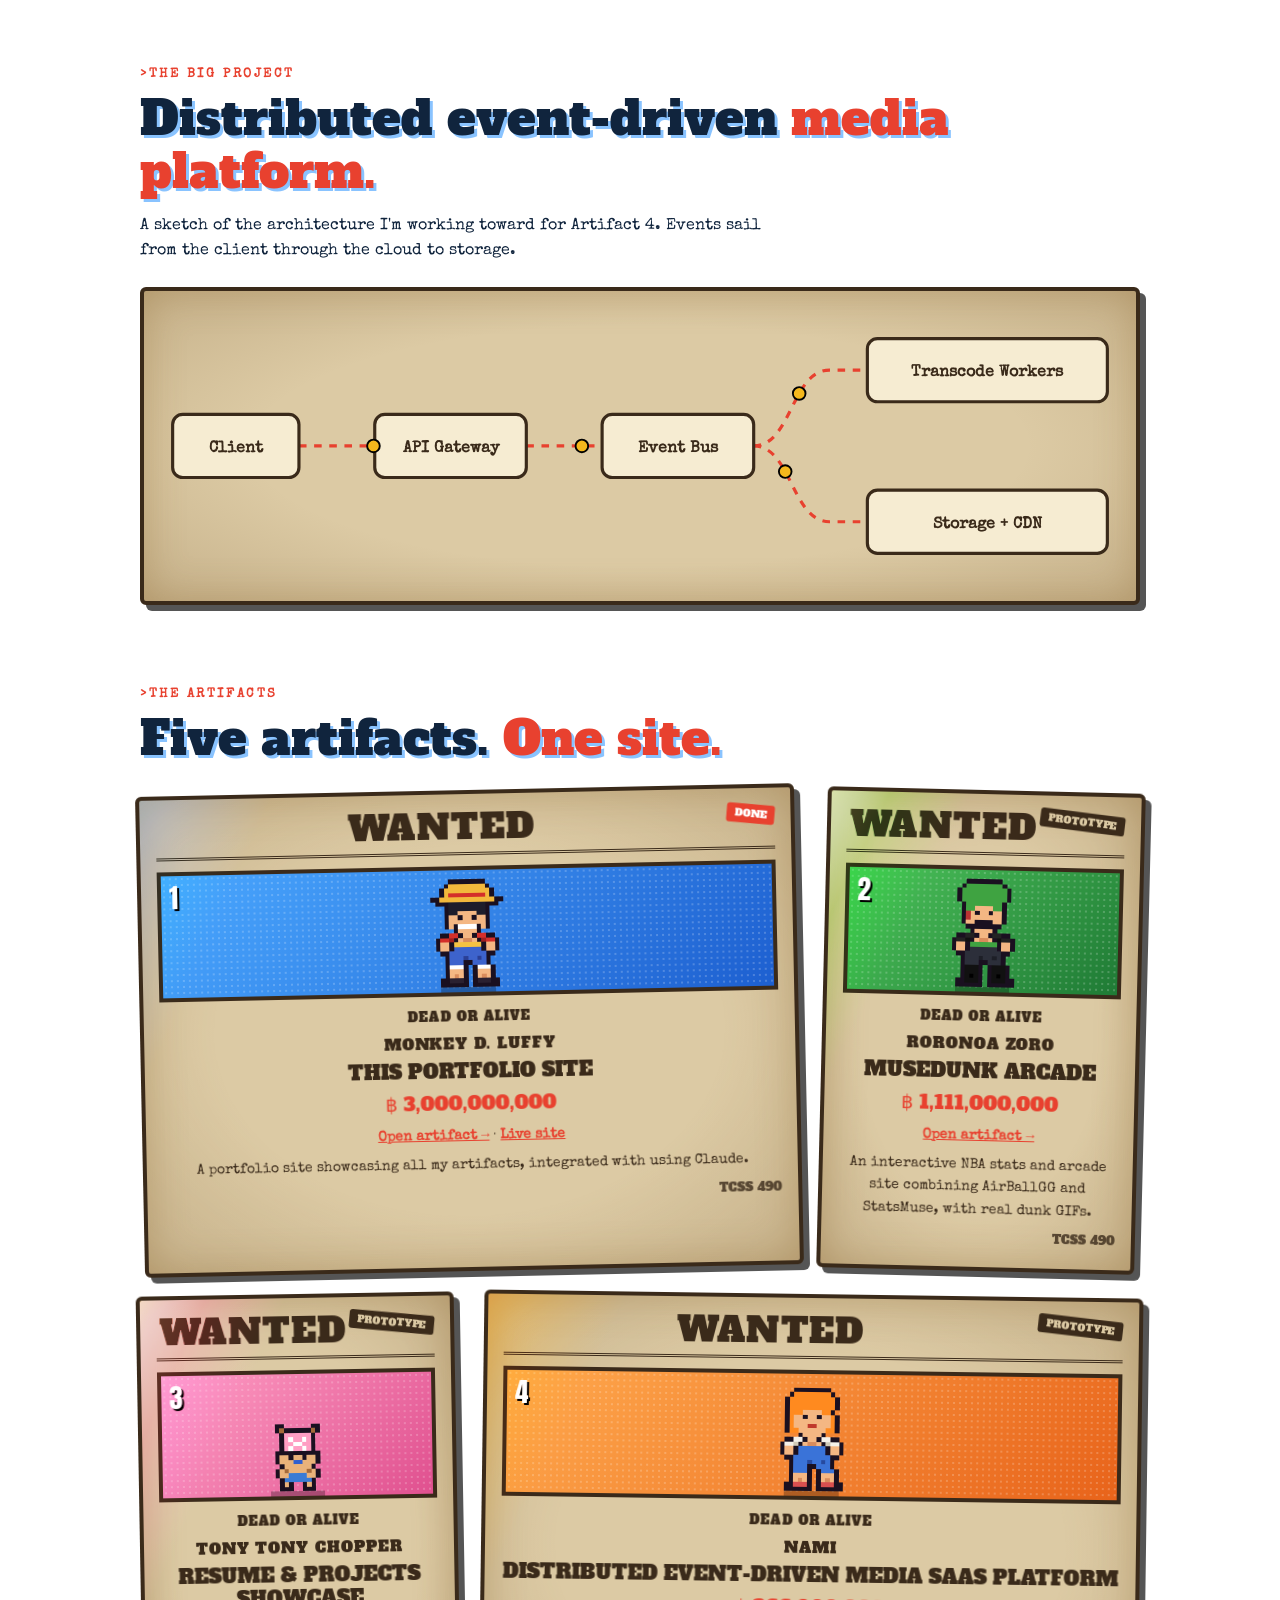
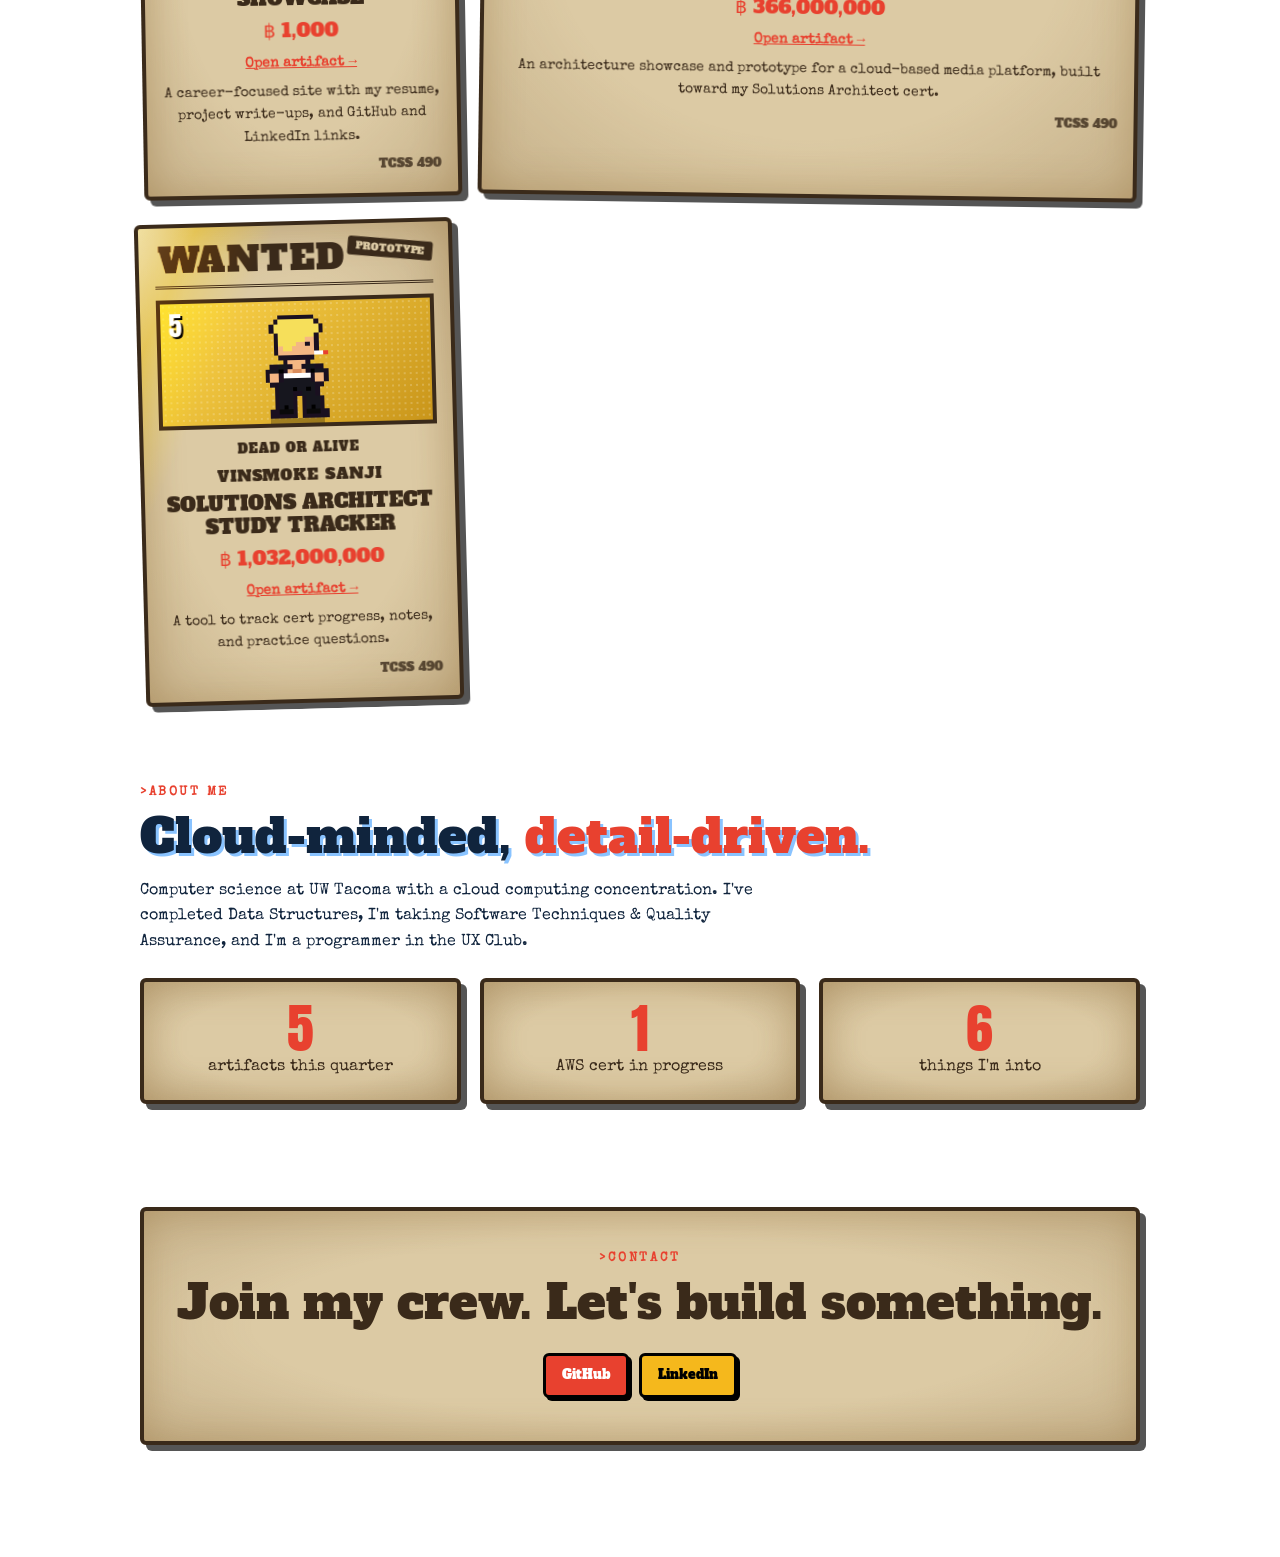
==== commit 643dea02: "Add files via upload" ====
--- a/index.html
+++ b/index.html
@@ -1,162 +1,184 @@
 <!DOCTYPE html>
-<html lang="en" data-theme="violet">
+<html lang="en" data-theme="sky">
 <head>
 <meta charset="utf-8">
 <meta name="viewport" content="width=device-width, initial-scale=1, viewport-fit=cover">
 <title>Khalil | TCSS 490 Artifacts</title>
+<link href="https://fonts.googleapis.com/css2?family=Anton&family=Alfa+Slab+One&family=Special+Elite&display=swap" rel="stylesheet">
 <style>
-:root{--bg:#0a0714;--fg:#f4f1ff;--muted:#a49cc4;--panel:#120d24d9;--accent:#a78bfa;--accent2:#7c3aed;--line:#2c2350;--font:"Inter",system-ui,-apple-system,"Segoe UI",sans-serif;--mono:ui-monospace,SFMono-Regular,Menlo,Consolas,monospace;--beam:1;box-sizing:border-box;padding-top:env(safe-area-inset-top,0px);padding-bottom:env(safe-area-inset-bottom,0px)}
-[data-theme="violet"]{--bg:#0a0714;--fg:#f4f1ff;--muted:#a49cc4;--panel:#120d24d9;--accent:#a78bfa;--accent2:#7c3aed;--line:#2c2350}
-[data-theme="ice"]{--bg:#050c14;--fg:#eef7ff;--muted:#8aa0b8;--panel:#0c1a29d9;--accent:#7dd3fc;--accent2:#2563eb;--line:#1c3550}
-[data-theme="ember"]{--bg:#0f0803;--fg:#fff3ea;--muted:#b89a88;--panel:#1e1008d9;--accent:#fb923c;--accent2:#ea580c;--line:#4a2a16}
+:root{--bg:#dff1ff;--bg2:#a9d8ff;--fg:#10243d;--accent:#3b9bff;--red:#e8412f;--gold:#f5b81c;--paper:#dccaa4;--ink:#3a2a1a;--h:"Anton","Impact",sans-serif;--slab:"Alfa Slab One","Rockwell",Georgia,serif;--type:"Special Elite","Courier New",monospace;box-sizing:border-box;padding-top:env(safe-area-inset-top,0px);padding-bottom:env(safe-area-inset-bottom,0px)}
+[data-theme="wanted"]{--bg:#1d1612;--bg2:#0f0a07;--fg:#f3e6c9;--accent:#f5b81c}
+[data-theme="wano"]{--bg:#24103f;--bg2:#12071f;--fg:#fbeff0;--accent:#ff4d6d}
 *{box-sizing:border-box}
-html{scroll-behavior:smooth;height:100%}
-body{margin:0;background:var(--bg);color:var(--fg);font-family:var(--font);line-height:1.6;transition:background .5s,color .5s;min-height:100%}
-#fx{position:fixed;inset:0;width:100%;height:100%;z-index:0;pointer-events:none}
-header.bar{position:sticky;top:0;z-index:30;display:flex;align-items:center;gap:1.4rem;padding:.7rem clamp(1rem,3vw,2rem);padding-top:calc(.7rem + env(safe-area-inset-top,0px));border-bottom:1px solid var(--line);background:color-mix(in srgb,var(--bg) 70%,transparent);backdrop-filter:blur(14px)}
-.logo{display:flex;align-items:center;gap:.5rem;font-weight:800;font-size:1.4rem;letter-spacing:-.03em;color:var(--fg);text-decoration:none}
-.logo b{display:grid;place-items:center;width:34px;height:34px;border-radius:9px;background:linear-gradient(135deg,var(--accent),var(--accent2));color:#fff;font-size:1.1rem;box-shadow:0 0 18px var(--accent2)}
-.bar nav{display:flex;gap:1.3rem;flex:1}
-.bar a.l{color:var(--fg);text-decoration:none;font-size:.9rem;opacity:.85}
-.bar a.l:hover{color:var(--accent);opacity:1}
+html{scroll-behavior:smooth;overflow-x:clip}
+body{margin:0;color:var(--fg);font-family:var(--type);line-height:1.6;min-height:100%;background:radial-gradient(var(--ink) 1px,transparent 1.4px) 0 0/9px 9px,linear-gradient(180deg,var(--bg2),var(--bg) 40%,var(--bg));background-blend-mode:soft-light,normal;background-attachment:fixed;transition:background .5s}
+header.bar{position:sticky;top:0;z-index:30;display:flex;align-items:center;gap:1.2rem;padding:.6rem clamp(1rem,3vw,2rem);padding-top:calc(.6rem + env(safe-area-inset-top,0px));background:var(--ink);border-bottom:4px solid var(--gold);color:#f3e6c9}
+.logo{display:flex;align-items:center;gap:.5rem;font-family:var(--slab);font-size:1.25rem;color:#f3e6c9;text-decoration:none}
+.logo svg{width:40px;height:40px}
+.bar nav{display:flex;gap:1.2rem;flex:1}
+.bar a.l{color:#f3e6c9;text-decoration:none;font-size:.85rem;text-transform:uppercase;letter-spacing:.08em}
+.bar a.l:hover{color:var(--gold)}
 .bar .r{display:flex;align-items:center;gap:.9rem}
-.cta{background:#fff;color:#000;text-decoration:none;font-weight:700;font-size:.8rem;letter-spacing:.03em;text-transform:uppercase;padding:.65rem 1.1rem;border-radius:8px;transition:transform .2s,box-shadow .2s}
-.cta:hover{transform:translateY(-2px);box-shadow:0 0 24px var(--accent)}
-.dots button{width:16px;height:16px;border-radius:50%;border:2px solid var(--line);cursor:pointer;margin-left:4px;padding:0}
-.dots button[data-t="violet"]{background:#a78bfa}.dots button[data-t="ice"]{background:#7dd3fc}.dots button[data-t="ember"]{background:#fb923c}
-.dots button[aria-pressed="true"]{border-color:#fff}
+.cta{background:var(--red);color:#fff;text-decoration:none;font-family:var(--slab);font-size:.8rem;padding:.6rem 1rem;border:3px solid #000;border-radius:6px;box-shadow:3px 3px 0 #000;transition:transform .15s,box-shadow .15s;display:inline-block}
+.cta:hover{transform:translate(-2px,-2px);box-shadow:5px 5px 0 #000}
+.cta.alt{background:var(--gold);color:#000}
+.dots button{width:18px;height:18px;border-radius:50%;border:2px solid #f3e6c9;cursor:pointer;margin-left:4px;padding:0}
+.dots [data-t=sky]{background:#3b9bff}.dots [data-t=wanted]{background:#f5b81c}.dots [data-t=wano]{background:#ff4d6d}
+.dots button[aria-pressed="true"]{outline:2px solid var(--gold);outline-offset:2px}
 main{position:relative;z-index:1}
 .wrap{max-width:1040px;margin:0 auto;padding:0 1.25rem}
-.cta,.bigbtn{will-change:transform}
-.pix{font-family:var(--mono);text-transform:uppercase;letter-spacing:.18em;font-size:.78rem;color:var(--accent)}
-.hero{min-height:calc(100vh - 62px);display:flex;flex-direction:column;align-items:center;justify-content:center;text-align:center;padding:4rem 1.25rem}
-h1{font-size:clamp(3.4rem,12vw,7.4rem);line-height:.98;letter-spacing:-.05em;margin:1rem 0 1.6rem;font-weight:600}
-h1 .n{color:var(--accent)}h1 sub{font-size:.4em;vertical-align:baseline;margin-left:.04em}
-.caret{display:inline-block;width:.6em;height:1em;background:var(--accent);margin-left:4px;vertical-align:-.15em;animation:blink 1s steps(2) infinite}
+.hero{min-height:calc(100svh - 250px);display:flex;flex-direction:column;align-items:center;justify-content:center;text-align:center;padding:3rem 1.25rem 4rem;position:relative}
+.skull{width:84px;animation:bob 3s ease-in-out infinite}
+@keyframes bob{50%{transform:translateY(-10px) rotate(4deg)}}
+.pix{font-family:var(--type);text-transform:uppercase;letter-spacing:.2em;font-size:.8rem;color:var(--red);font-weight:700}
+h1{font-family:var(--h);font-weight:400;font-size:clamp(3.6rem,13vw,8.6rem);line-height:.95;letter-spacing:.01em;text-transform:uppercase;margin:.8rem 0 1.4rem;color:transparent;background:radial-gradient(#ffffff88 1.3px,transparent 1.6px) 0 0/6px 6px,var(--accent);-webkit-background-clip:text;background-clip:text;filter:drop-shadow(5px 3px 0 #ff9ad5aa) drop-shadow(-3px -2px 0 #7ffbd0aa)}
+.caret{display:inline-block;width:.55em;height:1em;background:var(--red);margin-left:4px;vertical-align:-.15em;animation:blink 1s steps(2) infinite}
 @keyframes blink{50%{opacity:0}}
-.bigbtn{display:inline-flex;align-items:center;gap:1.6rem;padding:.55rem .55rem .55rem 1.3rem;border:1px solid var(--line);border-radius:10px;background:#ffffff08;color:var(--fg);text-decoration:none;font-weight:700;font-size:.82rem;letter-spacing:.03em;text-transform:uppercase;transition:transform .2s,box-shadow .2s}
-.bigbtn span{display:grid;place-items:center;width:48px;height:38px;background:#fff;color:#000;border-radius:7px;font-size:1.4rem;transition:transform .25s}
-.bigbtn:hover{transform:translateY(-3px);box-shadow:0 0 30px color-mix(in srgb,var(--accent) 50%,transparent)}.bigbtn:hover span{transform:translateX(4px)}
-.heroP{max-width:520px;color:var(--fg);margin:1.8rem auto 0;font-size:1.05rem}
-.heroP b{font-weight:700}
-.panel{--lit:0;border:1px solid color-mix(in srgb,var(--accent) calc(var(--lit)*100%),var(--line));border-radius:18px;background:var(--panel);backdrop-filter:blur(6px);box-shadow:0 0 calc(var(--lit)*46px) color-mix(in srgb,var(--accent2) calc(var(--lit)*55%),transparent)}
-section{padding:5.5rem 0 0}
-section h2{font-size:clamp(2rem,5.5vw,3.2rem);line-height:1.08;letter-spacing:-.035em;margin:.5rem 0 1rem;font-weight:600}
-.hl{color:var(--accent)}
-.two{display:grid;grid-template-columns:1fr 1fr;gap:2rem;align-items:center}
-.two p{color:var(--muted);max-width:480px}
+.heroP{max-width:560px;margin:1.6rem auto 0;font-size:1.05rem}
+.chips{display:flex;flex-wrap:wrap;gap:.5rem;justify-content:center;margin-top:1.8rem}
+.chip2{padding:.3rem .9rem;background:var(--paper);color:var(--ink);border:2px solid var(--ink);border-radius:4px;font-size:.85rem;transform:rotate(-1.5deg);transition:transform .2s}
+.chip2:nth-child(even){transform:rotate(1.5deg)}.chip2:hover{transform:rotate(0) scale(1.1)}
+.sea{--sea:#3b9bff;position:relative;height:420px;margin-top:-2rem;overflow:hidden;border-bottom:5px solid var(--ink);pointer-events:none}
+[data-theme=wanted] .sea{--sea:#2a7aa8}[data-theme=wano] .sea{--sea:#6a5bd8}
+.sea::after{content:"";position:absolute;left:0;right:0;bottom:0;height:120px;background:radial-gradient(#fffa 2px,#0000 3px) 0 0/73px 41px;animation:tw 2.4s steps(2) infinite;z-index:5}
+@keyframes tw{50%{opacity:.25;background-position:22px 12px}}
+.w{position:absolute;left:0;bottom:0;width:200%;height:90px;fill:var(--c);animation:wave var(--s,9s) steps(30) infinite;shape-rendering:crispEdges}
+.w.r{animation-direction:reverse}
+@keyframes wave{to{transform:translateX(-50%)}}
+.sail{position:absolute;left:0;right:0;bottom:10px;display:flex;justify-content:center;animation:drift 16s steps(20) infinite}
+@keyframes drift{50%{transform:translateX(50px)}}
+.ship{width:min(640px,94vw);height:auto;image-rendering:pixelated;image-rendering:crisp-edges;animation:bob 2.4s steps(4) infinite}
+@keyframes bob{50%{transform:translateY(-6px)}}
+.spr{height:100%;width:auto;image-rendering:pixelated;image-rendering:crisp-edges;position:relative;z-index:1}
+.photo::before{content:attr(data-n);position:absolute;left:8px;top:0;font-family:var(--h);font-size:1.7rem;color:#fff;text-shadow:2px 2px 0 #000;z-index:2}
+.who{font-family:var(--slab);font-size:.95rem;letter-spacing:.06em;margin-top:.3rem}
+section{padding:5rem 0 0}
+section h2{font-family:var(--slab);font-weight:400;font-size:clamp(1.9rem,5vw,3rem);line-height:1.1;margin:.4rem 0 1rem;text-shadow:3px 3px 0 color-mix(in srgb,var(--accent) 60%,transparent)}
+.hl{color:var(--red)}
+.sub{max-width:640px}
+/* parchment panels */
+.panel{background:var(--paper) radial-gradient(#0000 55%,#6b4a1f33) ;color:var(--ink);border:4px solid var(--ink);border-radius:6px;box-shadow:6px 6px 0 #000a,inset 0 0 40px #8a622a55}
+.panel h2,.panel h3{color:var(--ink);text-shadow:none}
+.two{display:grid;grid-template-columns:1fr 1fr;gap:2rem;align-items:center;padding:1.6rem}
 .loop{display:flex;flex-wrap:wrap;gap:.5rem;margin:1.2rem 0 .8rem}
-.step{font-family:var(--mono);font-size:.78rem;padding:.45rem .9rem;border:1px solid var(--line);border-radius:8px;color:var(--muted);transition:all .25s;text-transform:uppercase;letter-spacing:.08em}
-.step.on{border-color:var(--accent);background:var(--accent);color:#000;transform:translateY(-3px);box-shadow:0 0 20px var(--accent)}
-.meter{height:6px;border-radius:6px;background:var(--line);overflow:hidden;max-width:420px}
-.meter div{height:100%;width:0;background:linear-gradient(90deg,var(--accent2),var(--accent));transition:width .6s}
-/* glowing isometric chip */
-.stage{height:320px;display:grid;place-items:center;perspective:900px;overflow:hidden}
-.chip{position:relative;width:150px;height:150px;transform:rotateX(calc(60deg + var(--tx,0deg))) rotateZ(calc(-40deg + var(--ty,0deg))) translateZ(var(--bob,0px));transform-style:preserve-3d;transition:transform .12s linear}
-.chip div{position:absolute;inset:0;border-radius:18px;border:2px solid var(--accent);background:linear-gradient(135deg,color-mix(in srgb,var(--accent2) 65%,#000),#0a0614)}
-.chip div:nth-child(1){transform:translateZ(-50px);opacity:.35}.chip div:nth-child(2){transform:translateZ(-25px);opacity:.6}
-.chip div:nth-child(3){transform:translateZ(0);box-shadow:0 0 60px var(--accent2);display:grid;place-items:center;font-size:3rem;font-weight:800;color:#fff}
-.chip::after{content:"";position:absolute;left:-60px;right:-60px;top:70px;height:6px;background:linear-gradient(90deg,transparent,var(--accent),transparent);filter:blur(2px);animation:sweep 1.4s linear infinite}
-@keyframes sweep{from{transform:translateX(-80px);opacity:0}50%{opacity:1}to{transform:translateX(80px);opacity:0}}
+.step{font-size:.78rem;padding:.4rem .8rem;border:2px solid var(--ink);border-radius:4px;text-transform:uppercase;letter-spacing:.08em;transition:all .25s}
+.step.on{background:var(--red);color:#fff;transform:translateY(-4px) rotate(-2deg);box-shadow:3px 3px 0 #000}
+.meter{height:12px;border:2px solid var(--ink);background:#0002;max-width:420px}
+.meter div{height:100%;width:0;background:repeating-linear-gradient(45deg,var(--red) 0 8px,var(--gold) 8px 16px);transition:width .6s}
+.logpose{width:256px;height:256px;image-rendering:pixelated;image-rendering:crisp-edges}
+.stage{height:260px;display:grid;place-items:center}
 .arch{padding:1rem;overflow-x:auto;margin-top:1.4rem}
 .arch svg{min-width:640px;width:100%;height:auto;display:block}
-.arch text{fill:var(--fg);font-family:var(--mono);font-size:13px}
-.arch .box{fill:var(--bg);stroke:var(--line);stroke-width:1.5}
-.arch .pipe{stroke:var(--accent);stroke-width:1.5;fill:none;stroke-dasharray:5 6;animation:dash .6s linear infinite}
-@keyframes dash{to{stroke-dashoffset:-11}}
-.arch .pkt{fill:#fff;filter:drop-shadow(0 0 5px var(--accent))}
-.stats{display:grid;grid-template-columns:repeat(auto-fit,minmax(200px,1fr));gap:1rem;margin-top:1.4rem}
-.stat{padding:1.3rem}
-.stat b{display:block;font-size:3rem;line-height:1;letter-spacing:-.04em;color:var(--accent);font-variant-numeric:tabular-nums}
-.stat span{color:var(--muted);font-size:.88rem}
-.bento{display:grid;gap:1rem;grid-template-columns:repeat(6,1fr);margin-top:1.4rem}
-.card{position:relative;overflow:hidden;grid-column:span 2;min-height:220px;padding:1.4rem;transition:border-color .3s,transform .3s}
+.arch text{fill:var(--ink);font-family:var(--type);font-size:13px;font-weight:700}
+.arch .box{fill:#f6ecd2;stroke:var(--ink);stroke-width:2.5}
+.arch .pipe{stroke:var(--red);stroke-width:2.5;fill:none;stroke-dasharray:6 6;animation:dash .6s linear infinite}
+@keyframes dash{to{stroke-dashoffset:-12}}
+.arch .pkt{fill:var(--gold);stroke:#000;stroke-width:1.5}
+/* wanted posters */
+.bento{display:grid;gap:1.4rem;grid-template-columns:repeat(6,1fr);margin-top:1.6rem}
+.card{grid-column:span 2;padding:1rem 1rem 1.2rem;text-align:center;transition:transform .25s;transform:rotate(var(--r,0deg))}
+.card:nth-child(1){--r:-1.2deg}.card:nth-child(2){--r:1.4deg}.card:nth-child(3){--r:-1deg}.card:nth-child(4){--r:.8deg}.card:nth-child(5){--r:-1.5deg}
 .card.big{grid-column:span 4}
-.card::before{content:"";position:absolute;inset:0;background:radial-gradient(320px circle at var(--mx,50%) var(--my,0%),color-mix(in srgb,var(--accent) 25%,transparent),transparent 65%);opacity:0;transition:opacity .3s;pointer-events:none}
-.card:hover{border-color:var(--accent);transform:translateY(-4px)}.card:hover::before{opacity:1}
-.card.placeholder{border-style:dashed}
-.card h3{margin:.3rem 0 .5rem;font-size:1.35rem;letter-spacing:-.02em}
-.card .pix{color:var(--muted);font-size:.7rem}
-.badge{float:right;font-family:var(--mono);font-size:.68rem;padding:.15rem .6rem;border-radius:999px;background:var(--accent);color:#000;font-weight:700;text-transform:uppercase}
-.badge.soon{background:transparent;color:var(--muted);border:1px solid var(--line)}
-.card a{color:var(--accent);font-weight:700}
-.card p{margin:.45rem 0;color:var(--muted)}
-.chips{display:flex;flex-wrap:wrap;gap:.5rem;justify-content:center;margin-top:2.2rem}
-.chip2{padding:.35rem .9rem;border:1px solid var(--line);border-radius:999px;background:var(--panel);font-size:.88rem;transition:transform .2s,border-color .2s}
-.chip2:hover{transform:translateY(-3px);border-color:var(--accent)}
-.contact{text-align:center;padding:3rem 1.5rem;margin-top:1.4rem}
-.contact .cta{margin:.3rem}.contact .cta.alt{background:transparent;color:var(--fg);border:1px solid var(--line)}
-.reveal{opacity:0;transform:translateY(34px);transition:opacity .8s,transform .8s cubic-bezier(.16,1,.3,1)}
-.reveal.in{opacity:1;transform:none}
-footer{text-align:center;color:var(--muted);font-size:.85rem;padding:3rem 1rem 4rem}
-
-/* per-element scroll reveal */
-.rv{--e:cubic-bezier(.16,1,.3,1);opacity:0;translate:0 38px;scale:.97;transition:opacity .8s var(--e),translate .8s var(--e),scale .8s var(--e)}
-.rv.in{opacity:1;translate:0 0;scale:1}
-.card.rv{transition:opacity .8s var(--e),translate .8s var(--e),scale .8s var(--e),border-color .3s,transform .3s}
-/* draggable title + bio */
-.drag{cursor:grab;user-select:none;-webkit-user-select:none;-webkit-touch-callout:none;will-change:transform;touch-action:manipulation}
-.drag.grabbing{cursor:grabbing}
-.hint{font-family:var(--mono);font-size:.7rem;letter-spacing:.14em;text-transform:uppercase;color:var(--muted);margin-top:1.4rem}
-/* mobile */
-html{overflow-x:clip;-webkit-text-size-adjust:100%}
-*{-webkit-tap-highlight-color:transparent}
-.hero{min-height:calc(100svh - 62px)}
-@media(pointer:coarse){.dots button{width:24px;height:24px}}
-@media(max-width:560px){.hero{padding:2.5rem 1rem}h1{font-size:clamp(2.6rem,15vw,4rem)}section{padding-top:3.5rem}.bar{gap:.6rem}.cta{padding:.55rem .8rem;font-size:.72rem}.stage{height:230px}.chip{width:110px;height:110px}.two.panel{padding:1.1rem!important}.arch svg{min-width:560px}.heroP{font-size:1rem}.bigbtn{gap:1rem}.logo{font-size:1.2rem}}
+.card:hover{transform:rotate(0) translateY(-8px) scale(1.02)}
+.card{position:relative;cursor:pointer}
+.card a[href^="#a"]::after{content:"";position:absolute;inset:0;z-index:1}
+.card a[href^="https"]{position:relative;z-index:2}
+.card:focus-within{outline:3px solid var(--gold);outline-offset:3px}
+.wanted{font-family:var(--slab);font-size:2.2rem;letter-spacing:.04em;line-height:1;border-bottom:3px double var(--ink);padding-bottom:.4rem}
+.photo{margin:.7rem auto;height:130px;border:4px solid var(--ink);background:linear-gradient(135deg,var(--accent),var(--bg2));display:grid;place-items:center;font-family:var(--h);font-size:4.4rem;color:#fff;text-shadow:4px 4px 0 #000;position:relative;overflow:hidden}
+.photo::after{content:"";position:absolute;inset:0;background:radial-gradient(#fff3 1.2px,transparent 1.5px) 0 0/6px 6px}
+.doa{font-family:var(--slab);font-size:.8rem;letter-spacing:.08em}
+.card h3{font-family:var(--slab);font-weight:400;font-size:1.25rem;line-height:1.15;margin:.2rem 0 .3rem;text-transform:uppercase}
+.bounty{font-family:var(--slab);font-size:1.2rem;color:var(--red);margin:.2rem 0}
+.card p{margin:.4rem 0;font-size:.88rem}
+.card a{color:var(--red);font-weight:700}
+.badge{float:right;font-family:var(--slab);font-size:.62rem;padding:.1rem .5rem;background:var(--red);color:#fff;border-radius:3px;text-transform:uppercase;transform:rotate(6deg)}
+.badge.soon{background:var(--ink);color:var(--paper)}
+.marine{text-align:right;font-family:var(--slab);font-size:.75rem;opacity:.8;margin-top:.5rem}
+.photo[data-n="1"]{background:linear-gradient(135deg,#4aa8ff,#1d5fd0)}
+.photo[data-n="2"]{background:linear-gradient(135deg,#4cc35a,#1f7a35)}
+.photo[data-n="3"]{background:linear-gradient(135deg,#ff9ec4,#e0508f)}
+.photo[data-n="4"]{background:linear-gradient(135deg,#ffa94d,#e8631a)}
+.photo[data-n="5"]{background:linear-gradient(135deg,#ffd84d,#c9951a)}
+.stats{display:grid;grid-template-columns:repeat(auto-fit,minmax(200px,1fr));gap:1.2rem;margin-top:1.4rem}
+.stat{padding:1.2rem;text-align:center}
+.stat b{display:block;font-family:var(--h);font-weight:400;font-size:3.4rem;line-height:1;color:var(--red)}
+.contact{text-align:center;padding:2.4rem 1.5rem;margin-top:1.4rem}
+.contact h2{margin-bottom:1.2rem}.contact .cta{margin:.3rem}
+footer{text-align:center;font-size:.85rem;padding:3rem 1rem 4rem}
+.rv{opacity:0;translate:0 34px;transition:opacity .7s,translate .7s cubic-bezier(.16,1,.3,1)}
+.rv.in{opacity:1;translate:0 0}
 @media(max-width:800px){.bar nav,.bar a.gh{display:none}.two{grid-template-columns:1fr}.card,.card.big{grid-column:span 6}}
-@media(prefers-reduced-motion:reduce){*{animation:none!important;transition:none!important}.reveal,.rv{opacity:1;transform:none;translate:none;scale:none}}
+@media(max-width:560px){.cta{padding:.5rem .7rem;font-size:.7rem}.logo{font-size:1.05rem}}
+@media(prefers-reduced-motion:reduce){*{animation:none!important;transition:none!important}.rv{opacity:1;translate:none}}
+.apage[hidden]{display:none}.row{display:grid;grid-template-columns:repeat(auto-fit,minmax(240px,1fr));gap:1.2rem;margin-top:1.2rem}.row .panel{padding:1.1rem}.row h3{font-family:var(--slab);font-weight:400;margin:.2rem 0}ul.t{padding-left:1.1rem}.small{font-size:.85rem}.panel p{margin:.4rem 0}
+@media print{header.bar,.cta,footer,.two,.sea{display:none!important}body{background:#fff}}
+.arch rect.box.on{fill:#f5b81c}.arch .pipe{stroke:var(--red)}#log div{padding:.15rem 0;border-bottom:1px dashed #0003}
+.card{overflow:hidden;animation:cardglow var(--gl,2.8s) ease-in-out var(--gd,0s) infinite}
+.card::before{content:"";position:absolute;inset:0;z-index:3;pointer-events:none;mix-blend-mode:overlay;background:linear-gradient(115deg,transparent 34%,rgba(var(--sr,255,190,40),.55) 41%,#fff 50%,rgba(var(--sr,255,190,40),.55) 59%,transparent 66%) 100% 0/300% 100% no-repeat;animation:gleam var(--g,3.4s) ease-in-out var(--gd,0s) infinite}
+.card:nth-child(1){--g:4.6s;--gd:0s;--gl:3.1s;--sr:74,168,255;--s1:#a6d6ff;--s2:#1d7fe0}.card:nth-child(2){--g:6.2s;--gd:-2.1s;--gl:3.9s;--sr:76,195,90;--s1:#a4eaac;--s2:#1f9a3a}.card:nth-child(3){--g:5.3s;--gd:-3.4s;--gl:2.7s;--sr:255,120,180;--s1:#ffc4de;--s2:#e0508f}.card:nth-child(4){--g:7.1s;--gd:-1.3s;--gl:4.4s;--sr:255,140,40;--s1:#ffc784;--s2:#e8631a}.card:nth-child(5){--g:5.8s;--gd:-4.6s;--gl:3.5s;--sr:255,190,40;--s1:#ffd54a;--s2:#f5a800}
+@keyframes gleam{0%{background-position:100% 0}14%,100%{background-position:0 0}}
+@keyframes cardglow{0%,100%{box-shadow:6px 6px 0 #000a,inset 0 0 40px #8a622a55,0 0 10px 2px rgba(var(--sr,255,190,40),.4)}50%{box-shadow:6px 6px 0 #000a,inset 0 0 40px #8a622a55,0 0 28px 8px rgba(var(--sr,255,190,40),.75)}}
+.card .sp{position:absolute;z-index:4;pointer-events:none;opacity:0;background:radial-gradient(circle,#fff 0 18%,var(--s1,#ffd54a) 45%,var(--s2,#f5a800) 100%);clip-path:polygon(50% 0,61% 39%,100% 50%,61% 61%,50% 100%,39% 61%,0 50%,39% 39%);animation:twk 2s steps(5) infinite}
+@keyframes twk{0%,100%{opacity:0;transform:scale(.2) rotate(0)}50%{opacity:1;transform:scale(1) rotate(45deg)}}
+#a1 .card{--sr:74,168,255;--s1:#a6d6ff;--s2:#1d7fe0}#a2 .card{--sr:76,195,90;--s1:#a4eaac;--s2:#1f9a3a}#a3 .card{--sr:255,120,180;--s1:#ffc4de;--s2:#e0508f}#a4 .card{--sr:255,140,40;--s1:#ffc784;--s2:#e8631a}#a5 .card{--sr:255,190,40;--s1:#ffd54a;--s2:#f5a800}
 </style>
 </head>
 <body>
-<canvas id="fx"></canvas>
+<svg width="0" height="0" style="position:absolute"><defs><symbol id="jr" viewBox="0 0 100 100"><path d="M18 78 82 52M82 78 18 52" stroke="#f3e6c9" stroke-width="7" stroke-linecap="round"/><circle cx="50" cy="52" r="20" fill="#f3e6c9" stroke="#000" stroke-width="2.5"/><circle cx="43" cy="52" r="5" fill="#000"/><circle cx="57" cy="52" r="5" fill="#000"/><path d="M42 64h16M46 64v5M50 64v5M54 64v5" stroke="#000" stroke-width="2"/><ellipse cx="50" cy="34" rx="36" ry="9" fill="#f5b81c" stroke="#000" stroke-width="2.5"/><path d="M28 34C28 10 72 10 72 34Z" fill="#f5b81c" stroke="#000" stroke-width="2.5"/><path d="M28 31q22 6 44 0v-6q-22 6-44 0Z" fill="#e8412f"/></symbol><symbol id="wv" viewBox="0 0 1200 90" preserveAspectRatio="none"><path d="M0 [base64]"/></symbol></defs></svg>
 <header class="bar">
-  <a class="logo" href="#top"><b>K</b>khalil</a>
+  <a class="logo" href="#top"><svg><use href="#jr"/></svg>khalil</a>
   <nav><a class="l" href="#process">Process</a><a class="l" href="#architecture">Architecture</a><a class="l" href="#artifacts">Artifacts</a><a class="l" href="#about">About</a><a class="l" href="#contact">Contact</a></nav>
   <div class="r"><a class="l gh" href="https://github.com/kahmed1-00">GitHub</a><a class="l gh" href="https://www.linkedin.com/in/khalil-ahmednoor-0a6275348/">LinkedIn</a>
-    <span class="dots"><button data-t="violet" aria-label="Violet theme"></button><button data-t="ice" aria-label="Ice theme"></button><button data-t="ember" aria-label="Ember theme"></button></span>
-    <a class="cta" href="#artifacts">View artifacts</a></div>
+    <span class="dots"><button data-t="sky" aria-label="Grand Line theme"></button><button data-t="wanted" aria-label="Wanted theme"></button><button data-t="wano" aria-label="Wano theme"></button></span>
+    <a class="cta" href="#artifacts">Bounties</a></div>
 </header>
 <main>
   <div class="hero" id="top">
+    <svg class="skull" viewBox="0 0 100 100"><use href="#jr"/></svg>
     <div class="pix">&gt;<span id="typed"></span><span class="caret"></span></div>
-    <h1><span class="n" id="big" data-to="5">0</span><sub>x</sub> Artifacts.<br>One Quarter.</h1>
-    <div class="rv"><a class="bigbtn" href="#artifacts">See what I'm building <span>&rarr;</span></a></div>
+    <h1><span id="big" data-to="5">0</span>x Artifacts<br>One Quarter</h1>
+    <a class="cta" href="#artifacts">Set sail &rarr; see what I'm building</a>
     <p class="heroP">Hi, I'm <b>Khalil</b>. A UW Tacoma computer science student, cloud computing concentration, building <b>real-world projects</b> on the road to my AWS Solutions Architect cert.</p>
     <div class="chips"><span class="chip2">Project cars</span><span class="chip2">Learning to code</span><span class="chip2">AI</span><span class="chip2">Gym</span><span class="chip2">Traveling</span><span class="chip2">Wellness</span></div>
-    <p class="hint" id="hint">Drag the title and bio around</p>
+  </div>
+  <div class="sea" aria-hidden="true">
+    <svg class="w" viewBox="0 0 1200 90" preserveAspectRatio="none" style="--s:11s;bottom:92px;--c:color-mix(in srgb,var(--sea) 55%,#fff)"><use href="#wv"/></svg>
+    <svg class="w r" viewBox="0 0 1200 90" preserveAspectRatio="none" style="--s:8s;bottom:62px;--c:var(--sea)"><use href="#wv"/></svg>
+    <div class="sail"><canvas id="shipc" class="ship" width="200" height="110"></canvas></div>
+    <svg class="w" viewBox="0 0 1200 90" preserveAspectRatio="none" style="--s:6s;bottom:0;--c:color-mix(in srgb,var(--sea) 70%,#000)"><use href="#wv"/></svg>
   </div>
 
   <div class="wrap">
     <section id="process">
-      <div class="two panel" style="padding:1.6rem">
+      <div class="two panel">
         <div>
-          <div class="pix">&gt;The process</div>
+          <div class="pix">&gt;The log pose</div>
           <h2>Build fast. <span class="hl">Ship it.</span></h2>
           <p>Every artifact goes through the same loop with an AI coding tool, and I log each step in the repo.</p>
-          <div class="loop" id="loop"><span class="step">Draft</span><span class="step">Refine</span><span class="step">Test</span><span class="step">Lint</span><span class="step">Deploy</span></div>
+          <div class="loop"><span class="step">Draft</span><span class="step">Refine</span><span class="step">Test</span><span class="step">Lint</span><span class="step">Deploy</span></div>
           <div class="meter"><div id="meter"></div></div>
         </div>
-        <div class="stage"><div class="chip"><div></div><div></div><div>K</div></div></div>
+        <div class="stage"><canvas id="logpose" class="logpose" width="64" height="64"></canvas></div>
       </div>
     </section>
 
     <section id="architecture">
       <div class="pix">&gt;The big project</div>
       <h2>Distributed event-driven <span class="hl">media platform.</span></h2>
-      <p style="color:var(--muted);max-width:620px">A sketch of the architecture I'm working toward for Artifact 4. Events flow from the client through the cloud to storage.</p>
+      <p class="sub">A sketch of the architecture I'm working toward for Artifact 4. Events sail from the client through the cloud to storage.</p>
       <div class="arch panel">
         <svg viewBox="0 0 760 220" role="img" aria-label="Architecture: Client to API Gateway to Event Bus to Transcode Workers and Storage plus CDN">
           <path id="p1" class="pipe" d="M110 110H170"/><path id="p2" class="pipe" d="M290 110H350"/><path id="p3" class="pipe" d="M470 110C500 110 500 50 530 50H560"/><path id="p4" class="pipe" d="M470 110C500 110 500 170 530 170H560"/>
-          <rect class="box" x="10" y="85" width="100" height="50" rx="12"/><text x="60" y="115" text-anchor="middle">Client</text>
-          <rect class="box" x="170" y="85" width="120" height="50" rx="12"/><text x="230" y="115" text-anchor="middle">API Gateway</text>
-          <rect class="box" x="350" y="85" width="120" height="50" rx="12"/><text x="410" y="115" text-anchor="middle">Event Bus</text>
-          <rect class="box" x="560" y="25" width="190" height="50" rx="12"/><text x="655" y="55" text-anchor="middle">Transcode Workers</text>
-          <rect class="box" x="560" y="145" width="190" height="50" rx="12"/><text x="655" y="175" text-anchor="middle">Storage + CDN</text>
-          <circle class="pkt" r="4"><animateMotion dur="1s" repeatCount="indefinite"><mpath href="#p1"/></animateMotion></circle>
-          <circle class="pkt" r="4"><animateMotion dur="1s" begin=".25s" repeatCount="indefinite"><mpath href="#p2"/></animateMotion></circle>
-          <circle class="pkt" r="4"><animateMotion dur="1s" begin=".5s" repeatCount="indefinite"><mpath href="#p3"/></animateMotion></circle>
-          <circle class="pkt" r="4"><animateMotion dur="1s" begin=".7s" repeatCount="indefinite"><mpath href="#p4"/></animateMotion></circle>
+          <rect class="box" x="10" y="85" width="100" height="50" rx="8"/><text x="60" y="115" text-anchor="middle">Client</text>
+          <rect class="box" x="170" y="85" width="120" height="50" rx="8"/><text x="230" y="115" text-anchor="middle">API Gateway</text>
+          <rect class="box" x="350" y="85" width="120" height="50" rx="8"/><text x="410" y="115" text-anchor="middle">Event Bus</text>
+          <rect class="box" x="560" y="25" width="190" height="50" rx="8"/><text x="655" y="55" text-anchor="middle">Transcode Workers</text>
+          <rect class="box" x="560" y="145" width="190" height="50" rx="8"/><text x="655" y="175" text-anchor="middle">Storage + CDN</text>
+          <circle class="pkt" r="5"><animateMotion dur="1s" repeatCount="indefinite"><mpath href="#p1"/></animateMotion></circle>
+          <circle class="pkt" r="5"><animateMotion dur="1s" begin=".25s" repeatCount="indefinite"><mpath href="#p2"/></animateMotion></circle>
+          <circle class="pkt" r="5"><animateMotion dur="1s" begin=".5s" repeatCount="indefinite"><mpath href="#p3"/></animateMotion></circle>
+          <circle class="pkt" r="5"><animateMotion dur="1s" begin=".7s" repeatCount="indefinite"><mpath href="#p4"/></animateMotion></circle>
         </svg>
       </div>
     </section>
@@ -165,37 +187,65 @@
       <div class="pix">&gt;The artifacts</div>
       <h2>Five artifacts. <span class="hl">One site.</span></h2>
       <div class="bento">
-        <!-- ARTIFACT 1: edit link + reflection -->
         <article class="card panel big">
-          <span class="badge">Done</span><div class="pix">Artifact 1</div>
+          <span class="badge">Done</span>
+          <div class="wanted">WANTED</div>
+          <div class="photo" data-n="1"><canvas class="spr" data-c="luffy"></canvas></div>
+          <div class="doa">DEAD OR ALIVE</div>
+          <div class="who">MONKEY D. LUFFY</div>
           <h3>This Portfolio Site</h3>
-          <p><a href="https://kahmed1-00.github.io/tcss490-artifacts/">Link to this site</a></p>
-          <p>Reflection: Built with Claude. [Add a few sentences on how it went and what you learned.]</p>
-        </article>
-        <!-- ARTIFACTS 2-5: when finished, change badge to "Done", add real link + reflection -->
-        <article class="card panel placeholder">
-          <span class="badge soon">Idea</span><div class="pix">Artifact 2</div>
-          <h3>MuseDunk Arcade</h3>
-          <p><a href="#">Link (coming soon)</a></p>
-          <p>An interactive NBA stats and arcade site combining AirBallGG and StatsMuse, with real dunk GIFs.</p>
+          <div class="bounty">฿ 3,000,000,000</div>
+          <p><a href="#a1">Open artifact &rarr;</a> &middot; <a href="https://kahmed1-00.github.io/tcss490-artifacts/">Live site</a></p>
+          <p>A portfolio site showcasing all my artifacts, integrated with using Claude.</p>
+          <div class="marine">TCSS 490</div>
         </article>
         <article class="card panel placeholder">
-          <span class="badge soon">Idea</span><div class="pix">Artifact 3</div>
+          <span class="badge soon">Prototype</span>
+          <div class="wanted">WANTED</div>
+          <div class="photo" data-n="2"><canvas class="spr" data-c="zoro"></canvas></div>
+          <div class="doa">DEAD OR ALIVE</div>
+          <div class="who">RORONOA ZORO</div>
+          <h3>MuseDunk Arcade</h3>
+          <div class="bounty">฿ 1,111,000,000</div>
+          <p><a href="#a2">Open artifact &rarr;</a></p>
+          <p>An interactive NBA stats and arcade site combining AirBallGG and StatsMuse, with real dunk GIFs.</p>
+          <div class="marine">TCSS 490</div>
+        </article>
+        <article class="card panel placeholder">
+          <span class="badge soon">Prototype</span>
+          <div class="wanted">WANTED</div>
+          <div class="photo" data-n="3"><canvas class="spr" data-c="chopper"></canvas></div>
+          <div class="doa">DEAD OR ALIVE</div>
+          <div class="who">TONY TONY CHOPPER</div>
           <h3>Resume &amp; Projects Showcase</h3>
-          <p><a href="#">Link (coming soon)</a></p>
+          <div class="bounty">฿ 1,000</div>
+          <p><a href="#a3">Open artifact &rarr;</a></p>
           <p>A career-focused site with my resume, project write-ups, and GitHub and LinkedIn links.</p>
+          <div class="marine">TCSS 490</div>
         </article>
         <article class="card panel placeholder big">
-          <span class="badge soon">Idea</span><div class="pix">Artifact 4</div>
+          <span class="badge soon">Prototype</span>
+          <div class="wanted">WANTED</div>
+          <div class="photo" data-n="4"><canvas class="spr" data-c="nami"></canvas></div>
+          <div class="doa">DEAD OR ALIVE</div>
+          <div class="who">NAMI</div>
           <h3>Distributed Event-Driven Media SaaS Platform</h3>
-          <p><a href="#">Link (coming soon)</a></p>
+          <div class="bounty">฿ 366,000,000</div>
+          <p><a href="#a4">Open artifact &rarr;</a></p>
           <p>An architecture showcase and prototype for a cloud-based media platform, built toward my Solutions Architect cert.</p>
+          <div class="marine">TCSS 490</div>
         </article>
         <article class="card panel placeholder">
-          <span class="badge soon">Idea</span><div class="pix">Artifact 5</div>
+          <span class="badge soon">Prototype</span>
+          <div class="wanted">WANTED</div>
+          <div class="photo" data-n="5"><canvas class="spr" data-c="sanji"></canvas></div>
+          <div class="doa">DEAD OR ALIVE</div>
+          <div class="who">VINSMOKE SANJI</div>
           <h3>Solutions Architect Study Tracker</h3>
-          <p><a href="#">Link (coming soon)</a></p>
+          <div class="bounty">฿ 1,032,000,000</div>
+          <p><a href="#a5">Open artifact &rarr;</a></p>
           <p>A tool to track cert progress, notes, and practice questions.</p>
+          <div class="marine">TCSS 490</div>
         </article>
       </div>
     </section>
@@ -203,179 +253,247 @@
     <section id="about">
       <div class="pix">&gt;About me</div>
       <h2>Cloud-minded, <span class="hl">detail-driven.</span></h2>
-      <p style="color:var(--muted);max-width:640px">Computer science at UW Tacoma with a cloud computing concentration. I've completed Data Structures, I'm taking Software Techniques &amp; Quality Assurance, and I'm a programmer in the UX Club.</p>
+      <p class="sub">Computer science at UW Tacoma with a cloud computing concentration. I've completed Data Structures, I'm taking Software Techniques &amp; Quality Assurance, and I'm a programmer in the UX Club.</p>
       <div class="stats">
-        <div class="stat panel"><b data-to="5">0</b><span>artifacts this quarter</span></div>
-        <div class="stat panel"><b data-to="1">0</b><span>AWS cert in progress</span></div>
-        <div class="stat panel"><b data-to="6">0</b><span>things I'm into</span></div>
+        <div class="stat panel"><b data-to="5">0</b>artifacts this quarter</div>
+        <div class="stat panel"><b data-to="1">0</b>AWS cert in progress</div>
+        <div class="stat panel"><b data-to="6">0</b>things I'm into</div>
       </div>
     </section>
 
     <section id="contact">
       <div class="contact panel">
         <div class="pix">&gt;Contact</div>
-        <h2>Let's build something.</h2>
+        <h2>Join my crew. Let's build something.</h2>
         <a class="cta" href="https://github.com/kahmed1-00">GitHub</a><a class="cta alt" href="https://www.linkedin.com/in/khalil-ahmednoor-0a6275348/">LinkedIn</a>
       </div>
     </section>
   </div>
-  <footer></footer>
+  <div class="wrap apage" id="a1" hidden>
+<section style="padding-top:3rem"><div class="two panel"><div><div class="pix">&gt;Artifact 1</div><h2>This Portfolio <span class="hl">Site</span></h2><p>The case study for the site you are looking at, with the tools, the build log and a place for my reflection.</p><a class="cta alt" href="#artifacts">&larr; All artifacts</a></div>
+<div class="stage" style="height:auto"><article class="card panel" style="max-width:240px;grid-column:auto"><div class="wanted">WANTED</div><div class="photo" data-n="1"><canvas class="spr" data-c="luffy"></canvas></div><div class="doa">DEAD OR ALIVE</div><div class="who">MONKEY D. LUFFY</div><div class="bounty">฿ 3,000,000,000</div><div class="marine">TCSS 490</div></article></div></div></section>
+<section><div class="pix">&gt;What it is</div><h2>A static site, <span class="hl">drawn in code.</span></h2>
+<p class="sub">My portfolio is plain HTML, CSS and JavaScript hosted on GitHub Pages. The pixel crew, ship and Log Pose are drawn on canvas, so there are no image files to manage.</p>
+<div class="row"><div class="panel"><h3>AI tool</h3><p>Claude (claude.ai) for planning, building and restyling.</p></div><div class="panel"><h3>Hosting</h3><p><a href="https://kahmed1-00.github.io/tcss490-artifacts/">GitHub Pages</a>, repo <b>tcss490-artifacts</b>.</p></div><div class="panel"><h3>Stack</h3><p>HTML, CSS, vanilla JS, canvas pixel art.</p></div></div></section>
+<section><div class="pix">&gt;Build log</div><h2>Seven entries. <span class="hl">One site.</span></h2><div class="row" style="grid-template-columns:1fr"><div class="panel"><h3>Entry 1: Planning</h3><p class="small">Pasted the assignment and asked what Claude could do. Replied "BUILD IT" without personal details, so the first version used placeholders.</p></div><div class="panel"><h3>Entry 2: First build</h3><p class="small">Got a single-file index.html with 4 switchable themes and 5 artifact cards. Then sent my details and ideas for Artifacts 2 to 5.</p></div><div class="panel"><h3>Entry 4: Restyle</h3><p class="small">Asked for Framer-style motion, then a dark tech landing page: typing text, count-up stats, scroll reveals and spotlight cards.</p></div><div class="panel"><h3>Entry 5: Dark purple + fast light</h3><p class="small">Black and violet theme with a glowing vertical light beam, a counting "5x" headline and a glowing isometric chip.</p></div><div class="panel"><h3>Entry 6: Darker, light travels the page</h3><p class="small">Pure black background and a canvas light engine that races up and down with scrolling, plus click pulses and magnetic buttons.</p></div><div class="panel"><h3>Entry 7: One Piece restyle</h3><p class="small">Switched to a One Piece look: Wanted-poster cards with a character per artifact, a pixel-art Thousand Sunny with the whole crew, waves, and a pixel Log Pose. Added one page per artifact.</p></div></div></section>
+<section><div class="pix">&gt;Reflection</div><h2>What I <span class="hl">learned.</span></h2><div class="panel" style="padding:1.2rem"><p><b>Which AI:</b> Claude (claude.ai).</p><p><b>What worked:</b> Screenshots and clear references.</p><p><b>What didn't:</b> Vague requests, like the ship not being pixelated at first.</p><p><b>What I learned:</b> Be specific and check every change.</p></div></section>
+</div>
+<div class="wrap apage" id="a2" hidden>
+<section style="padding-top:3rem"><div class="two panel"><div><div class="pix">&gt;Artifact 2</div><h2>MuseDunk <span class="hl">Arcade</span></h2><p>An NBA-flavored arcade prototype. Time your shot on the Dunk Meter and try to beat your best score.</p><a class="cta alt" href="#artifacts">&larr; All artifacts</a></div>
+<div class="stage" style="height:auto"><article class="card panel" style="max-width:240px;grid-column:auto"><div class="wanted">WANTED</div><div class="photo" data-n="2"><canvas class="spr" data-c="zoro"></canvas></div><div class="doa">DEAD OR ALIVE</div><div class="who">RORONOA ZORO</div><div class="bounty">฿ 1,111,000,000</div><div class="marine">TCSS 490</div></article></div></div></section>
+<section><div class="pix">&gt;Play</div><h2>Dunk <span class="hl">Meter</span></h2>
+<div class="panel" style="padding:1.2rem;text-align:center"><canvas id="g" width="160" height="90" style="width:min(640px,100%);image-rendering:pixelated;border:4px solid var(--ink)"></canvas>
+<p>Stop the bar in the green zone. Press <b>Space</b> or the button. Shots left: <b id="sl">10</b> &middot; Score: <b id="sc">0</b> &middot; Best: <b id="bs">0</b></p><p id="msg"><b>Ready?</b></p><button class="cta" id="go">SHOOT!</button></div></section>
+<section><div class="pix">&gt;Roadmap</div><h2>Stats and dunks <span class="hl">next.</span></h2><p class="sub">The full idea is a StatsMuse-style question box plus real dunk GIFs. Those need a live NBA data source, so this prototype only has the arcade game.</p></section>
+</div>
+<div class="wrap apage" id="a3" hidden>
+<section style="padding-top:3rem"><div class="two panel"><div><div class="pix">&gt;Artifact 3</div><h2>Resume &amp; Projects <span class="hl">Showcase</span></h2><p>A career-focused page with my education, involvement, projects and links, ready to print or save as a PDF.</p><a class="cta alt" href="#artifacts">&larr; All artifacts</a></div>
+<div class="stage" style="height:auto"><article class="card panel" style="max-width:240px;grid-column:auto"><div class="wanted">WANTED</div><div class="photo" data-n="3"><canvas class="spr" data-c="chopper"></canvas></div><div class="doa">DEAD OR ALIVE</div><div class="who">TONY TONY CHOPPER</div><div class="bounty">฿ 1,000</div><div class="marine">TCSS 490</div></article></div></div></section>
+<section><div class="pix">&gt;Resume</div><h2>Khalil, <span class="hl">cloud-minded builder.</span></h2>
+<p class="sub">Computer science student at UW Tacoma with a cloud computing concentration, working toward the AWS Solutions Architect certification.</p>
+<div class="row"><div class="panel"><h3>Education</h3><p><b>University of Washington Tacoma</b><br>Computer Science, cloud computing concentration</p><p class="small">Completed: Data Structures<br>In progress: Software Techniques &amp; Quality Assurance</p></div>
+<div class="panel"><h3>Involvement</h3><p>Programmer, UX Club</p><h3>Certification</h3><p>AWS Solutions Architect (in progress)</p></div>
+<div class="panel"><h3>Skills</h3><p>Python, Java</p><h3>Interests</h3><p>Project cars, learning to code, AI, gym, traveling, wellness</p></div></div>
+<div class="panel" style="padding:1.1rem;margin-top:1.2rem"><h3 style="font-family:var(--slab);font-weight:400;margin:.2rem 0">Experience</h3><p><b>Warehouse Associate</b> &middot; Amazon<br><span class="small">Sep 2023 - Jan 2025 &middot; 1 yr 5 mos</span></p><ul class="t small"><li>Assisted customers with technical inquiries on computer-related issues, ensuring a smooth shopping experience.</li><li>Collaborated with team members to solve technology issues efficiently.</li><li>Utilized computer systems for item management, order processing, and troubleshooting.</li></ul></div></section>
+<section><div class="pix">&gt;Projects</div><h2>Five artifacts, <span class="hl">one quarter.</span></h2><div class="row">
+<div class="panel"><h3>1. This Portfolio Site</h3><p class="small">A One Piece themed site with a pixel-art crew and ship.</p><a href="#a1">Open &rarr;</a></div>
+<div class="panel"><h3>2. MuseDunk Arcade</h3><p class="small">An arcade shooting game prototype.</p><a href="#a2">Open &rarr;</a></div>
+<div class="panel"><h3>4. Event-Driven Media Platform</h3><p class="small">An architecture simulator for a cloud media platform.</p><a href="#a4">Open &rarr;</a></div>
+<div class="panel"><h3>5. Study Tracker</h3><p class="small">A Solutions Architect exam progress tracker.</p><a href="#a5">Open &rarr;</a></div></div></section>
+<section><div class="contact panel"><div class="pix">&gt;Links</div><h2>Find me online.</h2><a class="cta" href="https://github.com/kahmed1-00">GitHub</a><a class="cta alt" href="https://www.linkedin.com/in/khalil-ahmednoor-0a6275348/">LinkedIn</a><a class="cta alt" href="javascript:window.print()">Print / Save PDF</a></div></section>
+</div>
+<div class="wrap apage" id="a4" hidden>
+<section style="padding-top:3rem"><div class="two panel"><div><div class="pix">&gt;Artifact 4</div><h2>Event-Driven Media <span class="hl">Platform</span></h2><p>An architecture showcase for a cloud-based media platform, built toward my Solutions Architect certification.</p><a class="cta alt" href="#artifacts">&larr; All artifacts</a></div>
+<div class="stage" style="height:auto"><article class="card panel" style="max-width:240px;grid-column:auto"><div class="wanted">WANTED</div><div class="photo" data-n="4"><canvas class="spr" data-c="nami"></canvas></div><div class="doa">DEAD OR ALIVE</div><div class="who">NAMI</div><div class="bounty">฿ 366,000,000</div><div class="marine">TCSS 490</div></article></div></div></section>
+<section><div class="pix">&gt;Simulator</div><h2>Follow an <span class="hl">upload.</span></h2>
+<p class="sub">A concept sketch, not a deployed system. Press the button to watch one video upload travel through the platform as events.</p>
+<div class="arch panel"><svg viewBox="0 0 760 220" role="img" aria-label="Client to API Gateway to Event Bus to Transcode Workers and Storage plus CDN">
+<path class="pipe" d="M110 110H170"/><path class="pipe" d="M290 110H350"/><path class="pipe" d="M470 110C500 110 500 50 530 50H560"/><path class="pipe" d="M470 110C500 110 500 170 530 170H560"/>
+<rect class="box" id="cl" x="10" y="85" width="100" height="50" rx="8"/><text x="60" y="115" text-anchor="middle">Client</text>
+<rect class="box" id="ap" x="170" y="85" width="120" height="50" rx="8"/><text x="230" y="115" text-anchor="middle">API Gateway</text>
+<rect class="box" id="eb" x="350" y="85" width="120" height="50" rx="8"/><text x="410" y="115" text-anchor="middle">Event Bus</text>
+<rect class="box" id="wk" x="560" y="25" width="190" height="50" rx="8"/><text x="655" y="55" text-anchor="middle">Transcode Workers</text>
+<rect class="box" id="st" x="560" y="145" width="190" height="50" rx="8"/><text x="655" y="175" text-anchor="middle">Storage + CDN</text></svg></div>
+<p style="text-align:center"><button class="cta" id="run">Upload a video</button></p>
+<div class="panel" id="log" style="padding:1rem;min-height:120px;font-size:.85rem"><div>Event log appears here.</div></div></section>
+<section><div class="pix">&gt;Mapping</div><h2>Possible <span class="hl">AWS services.</span></h2><div class="row">
+<div class="panel"><h3>Entry</h3><ul class="t small"><li>Client: web or mobile app</li><li>API Gateway for auth and uploads</li></ul></div>
+<div class="panel"><h3>Events</h3><ul class="t small"><li>EventBridge or SNS + SQS as the bus</li><li>Decoupled, retryable consumers</li></ul></div>
+<div class="panel"><h3>Work and storage</h3><ul class="t small"><li>Lambda, ECS Fargate or MediaConvert for transcoding</li><li>S3 for files, CloudFront as the CDN</li></ul></div></div></section>
+</div>
+<div class="wrap apage" id="a5" hidden>
+<section style="padding-top:3rem"><div class="two panel"><div><div class="pix">&gt;Artifact 5</div><h2>Solutions Architect <span class="hl">Study Tracker</span></h2><p>A tool to track my cert progress, keep notes and practice with flashcards. Everything saves in your browser.</p><a class="cta alt" href="#artifacts">&larr; All artifacts</a></div>
+<div class="stage" style="height:auto"><article class="card panel" style="max-width:240px;grid-column:auto"><div class="wanted">WANTED</div><div class="photo" data-n="5"><canvas class="spr" data-c="sanji"></canvas></div><div class="doa">DEAD OR ALIVE</div><div class="who">VINSMOKE SANJI</div><div class="bounty">฿ 1,032,000,000</div><div class="marine">TCSS 490</div></article></div></div></section>
+<section><div class="pix">&gt;Progress</div><h2>Exam <span class="hl">readiness.</span></h2>
+<p class="sub">Slide each domain to how ready you feel. Weights follow the four SAA-C03 exam domains. Your progress and notes save in this browser.</p>
+<div class="panel" style="padding:1.2rem"><div id="doms"></div><p><b>Weighted readiness: <span id="ov">0</span>%</b></p><div class="meter" style="max-width:none"><div id="mt"></div></div></div></section>
+<section><div class="pix">&gt;Flashcards</div><h2>Quick <span class="hl">practice.</span></h2>
+<div class="panel" style="padding:1.2rem;text-align:center"><p id="q" style="font-size:1.1rem"></p><p id="a" style="color:var(--red);min-height:3rem"></p><button class="cta alt" id="flip">Show answer</button><button class="cta" id="nx">Next</button></div></section>
+<section><div class="pix">&gt;Notes</div><h2>Study <span class="hl">notes.</span></h2><div class="panel" style="padding:1rem"><textarea id="nt" rows="6" style="width:100%;font:inherit;padding:.6rem;border:2px solid var(--ink);background:#f6ecd2;color:var(--ink)" placeholder="Write what you want to remember..."></textarea></div></section>
+</div>
+<script>(function(){})();
+(function(){var cv=document.getElementById('g'),g=cv.getContext('2d'),f=0,shots=10,score=0,ball=null,msg='',best=ld('md-best');
+function ld(k){try{return +localStorage.getItem(k)||0}catch(e){return 0}}
+function sv(k,v){try{localStorage.setItem(k,v)}catch(e){}}
+function R(x,y,w,h,c){g.fillStyle=c;g.fillRect(x,y,w,h)}
+function pos(){return 80+Math.sin(f*.09*(1+(10-shots)*.08))*60}
+function upd(){document.getElementById('sl').textContent=shots;document.getElementById('sc').textContent=score;document.getElementById('bs').textContent=best;document.getElementById('msg').innerHTML='<b>'+msg+'</b>'}
+function shoot(){if(ball)return;if(shots<=0){shots=10;score=0;msg='Go!';upd();return}var d=Math.abs(pos()-80),p=d<=8?3:d<=20?2:d<=34?1:0;ball={t:0,p:p,tx:p?139:128,ty:p?38:48}}
+function draw(){f++;R(0,0,160,90,'#7ec8ff');R(0,72,160,18,'#c68a45');R(0,72,160,2,'#1a1020');
+R(147,12,4,30,'#1a1020');R(148,13,2,28,'#fff');R(134,34,14,2,'#d42f2a');for(var i=0;i<4;i++)R(135+i*3,36+i%2,1,6,'#fff');
+R(20,80,120,6,'#1a1020');R(21,81,118,4,'#555');R(62,81,36,4,'#4cc35a');R(76,81,8,4,'#f5c242');
+blit(g,'luffy',4,46,1);
+if(!ball&&shots>0)R(Math.round(pos())-1,78,3,10,'#fff');
+if(ball){ball.t++;var u=Math.min(1,ball.t/34),x=Math.round(30+(ball.tx-30)*u),y=Math.round(58+(ball.ty-58)*u-112*u*(1-u));R(x-3,y-3,6,6,'#1a1020');R(x-2,y-2,4,4,'#ff8a1f');
+if(u>=1){var p=ball.p;ball=null;score+=p;shots--;msg=p===3?'SLAM DUNK! +3':p===2?'SWISH! +2':p===1?'Off the rim and in. +1':'Miss';
+if(shots===0){if(score>best){best=score;sv('md-best',best)}msg+=' | Game over. Press SHOOT to replay.'}upd()}}}
+setInterval(draw,33);document.getElementById('go').onclick=shoot;
+addEventListener('keydown',function(e){if(e.code==='Space'&&!document.getElementById('a2').hidden){e.preventDefault();shoot()}});upd();})();
+(function(){})();
+(function(){var steps=[[0,'cl','Client uploads video.mp4'],[900,'ap','API Gateway authorizes the request and returns 202 Accepted'],[1800,'eb','Event VideoUploaded is published to the event bus'],[2700,'wk','A transcode worker consumes the event and makes 1080p, 720p and 480p renditions'],[4200,'st','Renditions are written to storage and the CDN cache is primed'],[5000,'eb','Event VideoReady is published, client is notified']],busy=false;
+function lit(id){['cl','ap','eb','wk','st'].forEach(function(i){document.getElementById(i).classList.toggle('on',i===id)})}
+document.getElementById('run').onclick=function(){if(busy)return;busy=true;var lg=document.getElementById('log');lg.innerHTML='';
+steps.forEach(function(s){setTimeout(function(){lit(s[1]);var d=document.createElement('div');d.textContent=new Date().toLocaleTimeString()+'  '+s[2];lg.appendChild(d)},s[0])});
+setTimeout(function(){lit('');busy=false},6000)};})();
+(function(){var D=[['Design Secure Architectures',30],['Design Resilient Architectures',26],['Design High-Performing Architectures',24],['Design Cost-Optimized Architectures',20]];
+var Q=[['Which S3 feature gives 99.999999999% durability?','Standard storage classes replicate data across multiple Availability Zones.'],['How do you make an RDS database highly available?','Enable Multi-AZ, which keeps a standby in another AZ with automatic failover.'],['Which service decouples producers from consumers with a queue?','Amazon SQS.'],['How do you scale read-heavy RDS workloads?','Add read replicas.'],['What is the least-privilege rule in IAM?','Grant only the permissions a user or role needs to do its job.'],['Which service caches content at edge locations?','Amazon CloudFront.']];
+function ld(k,d){try{var v=localStorage.getItem(k);return v===null?d:JSON.parse(v)}catch(e){return d}}
+function sv(k,v){try{localStorage.setItem(k,JSON.stringify(v))}catch(e){}}
+var pr=ld('sa-prog',[0,0,0,0]),box=document.getElementById('doms');
+D.forEach(function(d,i){var r=document.createElement('div');r.style.margin='.6rem 0';r.innerHTML='<b>'+d[0]+'</b> ('+d[1]+'%) <span id="v'+i+'"></span><br><input type="range" min="0" max="100" value="'+pr[i]+'" style="width:100%">';
+r.querySelector('input').oninput=function(){pr[i]=+this.value;sv('sa-prog',pr);show()};box.appendChild(r)});
+function show(){var t=0;D.forEach(function(d,i){t+=d[1]*pr[i]/100;document.getElementById('v'+i).textContent=pr[i]+'%'});document.getElementById('ov').textContent=Math.round(t);document.getElementById('mt').style.width=t+'%'}show();
+var n=document.getElementById('nt');n.value=ld('sa-notes','');n.oninput=function(){sv('sa-notes',n.value)};
+var qi=0;function card(){document.getElementById('q').textContent=Q[qi][0];document.getElementById('a').textContent='';document.getElementById('flip').textContent='Show answer'}
+document.getElementById('flip').onclick=function(){document.getElementById('a').textContent=Q[qi][1];this.textContent='Answer shown'};
+document.getElementById('nx').onclick=function(){qi=(qi+1)%Q.length;card()};card();})();
+</script>
+<footer></footer>
 </main>
 <script>
 (function(){
-  var root=document.documentElement,body=document.body,reduce=matchMedia('(prefers-reduced-motion:reduce)').matches;
-  var btns=document.querySelectorAll('.dots button');
-  function set(t){root.setAttribute('data-theme',t);btns.forEach(function(b){b.setAttribute('aria-pressed',b.dataset.t===t)});try{localStorage.setItem('theme',t)}catch(e){}}
-  var saved='violet';try{saved=localStorage.getItem('theme')||'violet'}catch(e){}
-  if(['violet','ice','ember'].indexOf(saved)<0)saved='violet';
-  btns.forEach(function(b){b.onclick=function(){set(b.dataset.t)}});set(saved);
-
-  // typed label
-  var words=['THE CLOUD-MINDED BUILDER','CLOUD COMPUTING STUDENT','ASPIRING SOLUTIONS ARCHITECT','UX CLUB PROGRAMMER'],wi=0,ci=0,del=false,el=document.getElementById('typed');
+  var root=document.documentElement,reduce=matchMedia('(prefers-reduced-motion:reduce)').matches,btns=document.querySelectorAll('.dots button'),T=['sky','wanted','wano'];
+  function set(t){root.setAttribute('data-theme',t);btns.forEach(function(b){b.setAttribute('aria-pressed',b.dataset.t===t)});try{localStorage.setItem('op-theme',t)}catch(e){}}
+  var s='sky';try{s=localStorage.getItem('op-theme')||'sky'}catch(e){}
+  if(T.indexOf(s)<0)s='sky';
+  btns.forEach(function(b){b.onclick=function(){set(b.dataset.t)}});set(s);
+  var words=['THE CLOUD-MINDED PIRATE','CLOUD COMPUTING STUDENT','FUTURE SOLUTIONS ARCHITECT','UX CLUB PROGRAMMER'],wi=0,ci=0,del=false,el=document.getElementById('typed');
   function tick(){var w=words[wi];if(reduce){el.textContent=w;return}
     el.textContent=w.slice(0,ci);
     if(!del&&ci===w.length){del=true;return setTimeout(tick,1500)}
     if(del&&ci===0){del=false;wi=(wi+1)%words.length}
     ci+=del?-1:1;setTimeout(tick,del?25:60)}
   tick();
-
-  // count-up
   function count(n){var to=+n.dataset.to,t0=null;if(reduce){n.textContent=to;return}
     requestAnimationFrame(function f(t){if(!t0)t0=t;var p=Math.min(1,(t-t0)/1500);n.textContent=Math.round(to*(1-Math.pow(1-p,4)));if(p<1)requestAnimationFrame(f)})}
   var cio=new IntersectionObserver(function(es){es.forEach(function(e){if(e.isIntersecting){count(e.target);cio.unobserve(e.target)}})},{threshold:.5});
   document.querySelectorAll('[data-to]').forEach(function(n){cio.observe(n)});
-
-  // reveal
+  var steps=document.querySelectorAll('.step'),meter=document.getElementById('meter'),k=0;
+  function loop(){steps.forEach(function(x,i){x.classList.toggle('on',i===k)});meter.style.width=((k+1)/steps.length*100)+'%';k=(k+1)%steps.length}
+  loop();if(!reduce)setInterval(loop,900);
+  var rv=document.querySelectorAll('.hero>*,section h2,section .pix,.sub,.panel,.stat');
+  rv.forEach(function(n){n.classList.add('rv')});
   var io=new IntersectionObserver(function(es){es.forEach(function(e){if(e.isIntersecting){e.target.classList.add('in');io.unobserve(e.target)}})},{threshold:.08});
-  document.querySelectorAll('.reveal').forEach(function(n){io.observe(n)});
-
-  // build loop
-  var steps=document.querySelectorAll('.step'),meter=document.getElementById('meter'),k=0;
-  function loop(){steps.forEach(function(s,i){s.classList.toggle('on',i===k)});meter.style.width=((k+1)/steps.length*100)+'%';k=(k+1)%steps.length}
-  loop();if(!reduce)setInterval(loop,900);
-
-
-  // ===== light engine: a beam whose bright head races up and down the whole page =====
-  var cv=document.getElementById('fx'),g=cv.getContext('2d'),W,H,dpr=Math.min(2,devicePixelRatio||1);
-  function size(){W=Math.max(1,innerWidth);H=Math.max(1,innerHeight);dpr=Math.min(devicePixelRatio||1,2,3000/W);cv.width=Math.round(W*dpr);cv.height=Math.round(H*dpr);g.setTransform(dpr,0,0,dpr,0,0);lt=0;lb=H}
-  var lt=0,lb=0;size();['resize','fullscreenchange','webkitfullscreenchange','orientationchange'].forEach(function(ev){addEventListener(ev,function(){size();setTimeout(size,150)});document.addEventListener(ev,function(){size();setTimeout(size,150)})});
-  var heroEl=document.getElementById('top'),hv=1,head=H*.5,vel=0,phase=0,lastS=scrollY,mouse={x:W/2,y:H/2,a:0},t=0,pulses=[];
-  addEventListener('mousemove',function(e){mouse.x=e.clientX;mouse.y=e.clientY;mouse.a=1});
-  addEventListener('click',function(e){phase=Math.acos(Math.max(-1,Math.min(1,1-2*e.clientY/H)));pulses.push({y:e.clientY,r:0})});
-  function hex(){var c=getComputedStyle(root);return{a:c.getPropertyValue('--accent').trim(),b:c.getPropertyValue('--accent2').trim()}}
-  var col=hex();btns.forEach(function(b){b.addEventListener('click',function(){setTimeout(function(){col=hex()},30)})});
-  var panels=[].slice.call(document.querySelectorAll('.panel')),chip=document.querySelector('.chip'),tx=0,ty=0,tgx=0,tgy=0;
-  function frame(){
-    if(innerWidth!==W||innerHeight!==H)size();
-    t+=.016;var cx=W/2,sy=scrollY,ds=sy-lastS;lastS=sy;
-    // the light travels up and down the whole line continuously; scrolling speeds it up
-    phase+=.016*(1.15+Math.min(4,Math.abs(ds)*.18));
-    var hr=heroEl.getBoundingClientRect(),onHero=hr.bottom>H*.3,tt=onHero?Math.max(0,hr.top+56):0,tb=onHero?Math.min(H,hr.bottom-70):H;
-    lt+=(tt-lt)*.12;lb+=(tb-lb)*.12;hv+=(Math.max(0,Math.min(1,hr.bottom/(H*.55)))-hv)*.15;
-    var prev=head;head=lt+(lb-lt)*(.5-.5*Math.cos(phase));vel=head-prev;
-    var head2=lt+(lb-lt)*(.5-.5*Math.cos(phase*.62+2.4)),vel2=head2-(window._h2||head2);window._h2=head2;
-    var sp=Math.min(1,.55+Math.abs(vel)/25),base=Math.max(.35,1-sy/(H*1.4));
-    g.clearRect(0,0,W,H);g.globalCompositeOperation='lighter';
-    // mouse glow
-    mouse.a*=.985;var mg=g.createRadialGradient(mouse.x,mouse.y,0,mouse.x,mouse.y,260);
-    mg.addColorStop(0,col.b+'2a');mg.addColorStop(1,'transparent');g.fillStyle=mg;g.fillRect(mouse.x-260,mouse.y-260,520,520);
-    // faint full-height line
-    var lg=g.createLinearGradient(0,0,0,H);lg.addColorStop(0,'transparent');lg.addColorStop(.5,col.a);lg.addColorStop(1,'transparent');
-    g.globalAlpha=.3*base+.05;g.fillStyle=lg;g.fillRect(cx-1,0,2,H);
-    // soft aura around the line
-    g.globalAlpha=.45*base+.1;var ag=g.createLinearGradient(cx-90,0,cx+90,0);ag.addColorStop(0,'transparent');ag.addColorStop(.5,col.b+'66');ag.addColorStop(1,'transparent');g.fillStyle=ag;g.fillRect(cx-90,0,180,H);
-    // faint column stays; the bright beam is part of the hero and scrolls away with it (like the video)
-    g.globalAlpha=.3;g.fillStyle=col.a;g.fillRect(cx-1,0,2,H);
-    if(hv>.02&&hr.bottom>0){var bt=Math.max(-50,hr.top+20),bb=hr.bottom-30;
-      var bg=g.createLinearGradient(0,bt,0,bb);bg.addColorStop(0,'transparent');bg.addColorStop(.2,col.a);bg.addColorStop(.42,'#fff');bg.addColorStop(.6,'#fff');bg.addColorStop(.82,col.a);bg.addColorStop(1,'transparent');
-      g.globalAlpha=hv;g.fillStyle=bg;g.shadowColor=col.a;g.shadowBlur=30;g.fillRect(cx-2.5,bt,5,bb-bt);g.shadowBlur=0;
-      var hg2=g.createRadialGradient(cx,(bt+bb)/2,0,cx,(bt+bb)/2,(bb-bt)*.6);hg2.addColorStop(0,col.b+'77');hg2.addColorStop(1,'transparent');
-      g.save();g.translate(cx,(bt+bb)/2);g.scale(.22,1);g.translate(-cx,-(bt+bb)/2);g.fillStyle=hg2;g.fillRect(cx-900,bt-200,1800,bb-bt+400);g.restore()}
-    function light(y,v,k){
-      var dir=v>=0?-1:1,len=(150+Math.abs(v)*18)*k,y1=y+dir*len;g.globalAlpha=1;
-      var hg=g.createRadialGradient(cx,y,0,cx,y,170*k);hg.addColorStop(0,col.b+'bb');hg.addColorStop(1,'transparent');
-      g.save();g.translate(cx,y);g.scale(.5,1);g.translate(-cx,-y);g.fillStyle=hg;g.fillRect(cx-400,y-400,800,800);g.restore();
-      var tg=g.createLinearGradient(0,y,0,y1);tg.addColorStop(0,'#fff');tg.addColorStop(.25,col.a);tg.addColorStop(1,'transparent');
-      g.fillStyle=tg;g.shadowColor=col.a;g.shadowBlur=26;g.fillRect(cx-2.5*k,Math.min(y,y1),5*k,Math.abs(y1-y));g.shadowBlur=0;
-      g.fillStyle='#fff';g.beginPath();g.arc(cx,y,4*k,0,6.3);g.fill()}
-    light(head,vel,1);light(head2,vel2,.6);
-    // click pulses
-    pulses=pulses.filter(function(p){p.r+=14;return p.r<300});
-    pulses.forEach(function(p){g.globalAlpha=1-p.r/300;g.strokeStyle=col.a;g.lineWidth=2;g.beginPath();g.ellipse(cx,p.y,p.r*.5,p.r*.12,0,0,6.3);g.stroke()});
-    g.globalAlpha=1;g.globalCompositeOperation='source-over';
-    // panels light up when the beam passes
-    panels.forEach(function(p){var r=p.getBoundingClientRect();if(r.bottom<-200||r.top>H+200)return;
-      var d=Math.abs(head-Math.max(r.top,Math.min(head,r.bottom))),lit=Math.max(0,1-d/150);
-      p.style.setProperty('--lit',(lit*(.35+.65*sp+.2)).toFixed(2))});
-    // chip follows the mouse
-    if(chip){tgx=(mouse.y/H-.5)*-22;tgy=(mouse.x/W-.5)*30;tx+=(tgx-tx)*.08;ty+=(tgy-ty)*.08;
-      chip.style.setProperty('--tx',tx+'deg');chip.style.setProperty('--ty',ty+'deg');chip.style.setProperty('--bob',(Math.sin(t*1.6)*18)+'px')}
-    if(typeof rvFade==='function')rvFade();
-    requestAnimationFrame(frame);
+  rv.forEach(function(n){io.observe(n)});
+  // ===== pixel art sprites (16 wide, bottom-aligned) =====
+  var COM={k:'#1a1020',s:'#f4b783',S:'#d98c5c',w:'#fff',z:'#00000047'};
+  var PAL={
+    luffy:{y:'#f2b83c',r:'#d42f2a',h:'#1d1d2b',t:'#d42f2a',T:'#9e2020',a:'#f5c242',p:'#3d63cc',P:'#2a3f96',c:'#fff',l:'#f4b783',L:'#d98c5c',f:'#2a2030'},
+    zoro:{h:'#3fa341',x:'#b33',t:'#232323',T:'#111',a:'#3fa341',p:'#2c2f3a',P:'#1d1f27',c:'#111',l:'#111',L:'#000',f:'#111'},
+    nami:{h:'#ff8a1f',m:'#c0392b',t:'#f4f1ea',T:'#cfc9b8',a:'#3a73d8',p:'#3a73d8',P:'#264aa0',c:'#3a73d8',l:'#f4b783',L:'#d98c5c',f:'#d94f4f'},
+    sanji:{h:'#f6df5a',r:'#e8412f',t:'#16161e',T:'#000',a:'#fff',p:'#16161e',P:'#000',c:'#16161e',l:'#16161e',L:'#000',f:'#0a0a0a'},
+    usopp:{h:'#2b2018',y:'#f5c242',m:'#c0392b',t:'#c99a2e',T:'#8c6a1d',a:'#6b4a1e',p:'#7a5a2b',P:'#523a1a',c:'#7a5a2b',l:'#f4b783',L:'#d98c5c',f:'#3a2a1a'},
+    robin:{h:'#14141c',m:'#c0392b',t:'#7e4bd0',T:'#5a2fa0',a:'#7e4bd0',p:'#5a2fa0',P:'#3d1f78',c:'#5a2fa0',l:'#f4b783',L:'#d98c5c',f:'#222'},
+    franky:{h:'#3aa0ff',t:'#f4b783',T:'#d98c5c',a:'#e8412f',p:'#e8412f',P:'#b02a1e',c:'#f4b783',l:'#f4b783',L:'#d98c5c',f:'#222'},
+    brook:{y:'#2b3fa8',h:'#1a1a24',s:'#eee',S:'#bbc',t:'#111118',T:'#000',a:'#fff',p:'#111118',P:'#000',c:'#111',l:'#111',L:'#000',f:'#000'},
+    jinbe:{h:'#101018',s:'#6aa6e8',S:'#4a82c4',t:'#6b3fa0',T:'#4a2a78',a:'#f5c242',p:'#34508c',P:'#233a6a',c:'#34508c',l:'#6aa6e8',L:'#4a82c4',f:'#222'},
+    chopper:{y:'#ff9ec4',s:'#e9b27a',S:'#a56a3a',p:'#3a7bd5',b:'#2f5fd0'}
+  };
+  var BODY=[".....kssssk.....","..kkttksskttkk..",".kttTksSSskTttk.",".ksskaaaaaakssk.",".ksskppppppkssk.","..kkppppppppkk..","...kpppPppPpk...","...kpppkkpppk...","...kccck.kccck..","...klllk.klllk..","...klLlk.klLlk..","..kkfffk.kfffkk.","..kkkkkk.kkkkkk."];
+  var HEAD={
+    luffy:["....kkkkkkkk....","...kyyyyyyyyk...","..kyyyyyyyyyyk..","..kyrrrrrrrryk..","kkyyyyyyyyyyyykk",".kkkhhhhhhhhkkk.","...khhhhhhhhk...","...khhsssshhk...","...kssksskssk...","...kssssssssk...","...kskwwwwksk..."],
+    zoro:["....kkkkkkkk....","...khhhhhhhhk...","..khhhhhhhhhhk..","..khhhhhhhhhhk..","..khhhhhhhhhhk..","...khhhhhhhhk...","...khhsssshhk...","...kxsksskssk...","...kxsssssssk...","...ksskkkkssk...","....kkkkkkkk...."],
+    nami:["....kkkkkkkk....","...khhhhhhhhk...","..khhhhhhhhhhk..","..khhhhhhhhhhk..","..khhhhhhhhhhk..","..khhh"+"ssss"+"hhk...","..kh"+"ssksskss"+"hk..","..kh"+"ssssssss"+"hk..","..kh"+"sssmmsss"+"hk..","..khh"+"ssssss"+"hhk.."],
+    sanji:["....kkkkkkkk....","...khhhhhhhhk...","..khhhhhhhhhhk..","..khhhhhhhhhhk..","...k"+"hhhhhhhh"+"k...","...k"+"hhhhhhss"+"k...","...k"+"hhhhssks"+"k...","...k"+"shhsssss"+"k...","...k"+"ssssssss"+"wwr.","....kkkkkkkk...."],
+    usopp:["....kkkkkkkk....","...khhhhhhhhk...","..khhhhhhhhhhk..","..khhhhhhhhhhk..","..kh"+"yyyyyyyy"+"hk..","..kh"+"ssksskss"+"hk..","..kh"+"ssssssss"+"SSk.","..kh"+"sssmmsss"+"hk..","...k"+"hssssssh"+"k..."],
+    franky:[".....kkkkkk.....","....khhhhhhk....","...khhhhhhhhk...","...khhhhhhhhk...","...k"+"kkkkkkkk"+"k...","...k"+"ssssssss"+"k...","...k"+"sskwwkss"+"k...","....kkkkkkkk...."],
+    brook:[".....kkkkkk.....",".....kyyyyk.....",".....kyyyyk.....","..kkkkkkkkkkkk..",".kkhhhhhhhhhhkk.",".khhhhhhhhhhhhk.",".khh"+"ssssssss"+"hhk.",".khh"+"ssksskss"+"hhk.",".khh"+"ssssssss"+"hhk.",".khh"+"skskskss"+"hhk.","..kh"+"ssssssss"+"hk.."],
+    jinbe:["....kkkkkkkk....","...khhhhhhhhk...","..khhhhhhhhhhk..","..khh"+"ssssss"+"hhk..","..kh"+"ssksskss"+"hk..","..kh"+"ssssssss"+"hk..","..kh"+"skwkkwks"+"hk..","...k"+"ssssssss"+"k..."]
+  };
+  HEAD.robin=HEAD.nami;
+  var CH=["...kk......kk...","...kSkkkkkkSk...","....kyyyyyyk....","....kywyywyk....","....kyywwyyk....","....kywyywyk....","...kkkkkkkkkk...","...kssksskssk...","...ksssbbsssk...","....kssssssk....","...ksSssssSsk...","...kssppppssk...","....kppppppk....","....ksk..ksk....","....kkk..kkk...."];
+  var GR={};
+  function grid(k){if(GR[k])return GR[k];var r=(k==='chopper'?CH:HEAD[k].concat(BODY)).slice();while(r.length<26)r.unshift('');r=r.slice(-26);r.push('..zzzzzzzzzzzz..');return GR[k]=r}
+  function blit(g,k,ox,oy,ns){var p=PAL[k],r=grid(k);for(var y=0;y<r.length;y++){var row=r[y];for(var x=0;x<16&&x<row.length;x++){var ch=row[x];if(ch==='.'||(ns&&ch==='z'))continue;var c=p[ch]||COM[ch];if(c){g.fillStyle=c;g.fillRect(ox+x,oy+y,1,1)}}}}
+  [].forEach.call(document.querySelectorAll('canvas.spr'),function(c){c.width=16;c.height=27;blit(c.getContext('2d'),c.dataset.c,0,0)});
+
+  window.blit=blit;
+  // ===== pixel ship (200x110 logical pixels) =====
+  var sc=document.getElementById('shipc'),sg=sc.getContext('2d'),F=0,CREW=['chopper','zoro','nami','usopp','sanji','robin','franky','brook','jinbe'];
+  function R(x,y,w,h,c){sg.fillStyle=c;sg.fillRect(x,y,w,h)}
+  function L(x0,y0,x1,y1,c){var dx=Math.abs(x1-x0),dy=Math.abs(y1-y0),sx=x0<x1?1:-1,sy=y0<y1?1:-1,e=dx-dy;for(;;){R(x0,y0,1,1,c);if(x0===x1&&y0===y1)break;var e2=2*e;if(e2>-dy){e-=dy;x0+=sx}if(e2<dx){e+=dx;y0+=sy}}}
+  function stripes(x,y,w,h){R(x-1,y-1,w+2,h+2,'#1a1020');for(var i=0;i<w;i++)R(x+i,y,1,h,((i>>1)%2)?'#d42f2a':'#f5c242')}
+  function sail(x0,x1,yt,yb,bu,cx,cy,emb){
+    for(var x=x0;x<=x1;x++){var t=Math.sin(Math.PI*(x-x0)/(x1-x0)),a=yt+Math.round(2*t),b=yb+Math.round(bu*t);
+      for(var y=a;y<=b;y++){var ed=y===a||y===b||x===x0||x===x1,c='#fff8e8';if(ed)c='#1a1020';else if(x>x1-8&&(x+y)%2===0)c='#d9cba6';else if((x-x0)%13===6&&y%2===0)c='#e6d9b8';R(x,y,1,1,c)}}
+    R(x0-3,yt-2,x1-x0+7,2,'#1a1020');R(x0-2,yt-1,x1-x0+5,1,'#8a5a2b');
+    if(emb)for(var j=-7;j<=7;j++)for(var i=-9;i<=9;i++)if(i*i/81+j*j/49<=1)R(cx+i,cy+j,1,1,(j>=0&&j<=2)?'#d42f2a':'#f5c242')}
+  function ship(){
+    sg.clearRect(0,0,200,110);var k='#1a1020',w=(F>>1)%2,x,y,i,j;
+    for(j=-8;j<=8;j++)for(i=-8;i<=8;i++){var q=i*i+j*j;if(q<=64)R(192+i,86+j,1,1,q>=49?k:((i===0||j===0||i===j||i===-j)?k:'#8a5a2b'))}
+    R(80,14,4,58,k);R(81,14,2,58,'#8a5a2b');R(128,28,4,44,k);R(129,28,2,44,'#8a5a2b');
+    sail(54,108,22,52,5,82,38,1);sail(112,150,32,58,4,0,0,0);
+    stripes(72,8,20,6);stripes(124,23,14,5);
+    R(81,0,2,8,k);R(131,12,2,11,k);
+    [[84,0],[134,12]].forEach(function(q){R(q[0],q[1]+w,10,7,k);R(q[0]+2,q[1]+1+w,2,2,'#fff');R(q[0]+6,q[1]+1+w,2,2,'#fff');R(q[0]+3,q[1]+4+w,4,1,'#fff')});
+    R(150,52,38,5,k);R(151,53,36,3,'#d42f2a');R(152,56,34,14,k);R(153,57,32,13,'#f2e3b8');
+    for(x=157;x<184;x+=8){R(x,60,4,7,k);R(x+1,61,2,5,'#7ec8ff')}
+    for(y=70;y<=98;y++){var t=(y-70)/28,xl=8+Math.round(Math.pow(t,1.7)*32),xr=192-Math.round(t*t*22),c;
+      if(y===70||y===98)c=k;else if(y===78)c='#f3e6c9';else if(y<87)c='#b3261e';else if(y<96)c=((y-87)%3===2)?'#a56a30':'#c68a45';else c='#6e4a22';
+      R(xl,y,xr-xl,1,c);
+      if(y<87&&y!==78)for(x=xr-7;x<xr;x++)if((x+y)%2===0)R(x,y,1,1,'#8f1d17');
+      R(xl,y,1,1,k);R(xr-1,y,1,1,k)}
+    for(x=44;x<176;x+=20){R(x,81,4,4,k);R(x+1,82,2,2,'#f5c242')}
+    for(y=60;y<70;y++){var bl=8+(y<64?(64-y)*2:0);R(bl,y,26-bl,1,'#b3261e');R(bl,y,1,1,k)}
+    R(16,59,10,1,k);R(16,60,10,1,'#f3e6c9');R(9,64,2,6,'#f3e6c9');
+    for(j=-12;j<=12;j++)for(i=-12;i<=12;i++){var r=Math.sqrt(i*i+j*j),a=Math.atan2(j,i);if(r<=6)R(10+i,70+j,1,1,'#ffd93d');else if(r<=7.5+4*Math.abs(Math.sin(a*4)))R(10+i,70+j,1,1,'#ff8a1f')}
+    R(7,67,1,2,k);R(12,67,1,2,k);R(8,72,4,1,k);
+    L(82,14,12,62,'#2a2030');L(132,28,186,52,'#2a2030');
+    blit(sg,'luffy',2,33+(((F+1)%10<2)?-1:0),1);
+    CREW.forEach(function(kk,n){blit(sg,kk,26+n*17,44+(((F+n*3)%10<2)?-1:0),1)});
+    F++;
   }
-  if(reduce){g.fillStyle=col.a;g.globalAlpha=.4;g.fillRect(W/2-1,0,2,H)}else frame();
-
-  // magnetic buttons
-  document.querySelectorAll('.cta,.bigbtn').forEach(function(b){
-    b.addEventListener('mousemove',function(e){var r=b.getBoundingClientRect();b.style.transform='translate('+((e.clientX-r.left-r.width/2)*.25)+'px,'+((e.clientY-r.top-r.height/2)*.35)+'px)'});
-    b.addEventListener('mouseleave',function(){b.style.transform=''})});
-
-  // scramble labels in
-  var CH='01<>/_#';
-  function scramble(n){var full=n.textContent,i=0;if(reduce)return;
-    var iv=setInterval(function(){n.textContent=full.split('').map(function(c,j){return j<i||c===' '?c:CH[Math.floor(Math.random()*CH.length)]}).join('');i+=1.2;if(i>=full.length){n.textContent=full;clearInterval(iv)}},35)}
-  var sio=new IntersectionObserver(function(es){es.forEach(function(e){if(e.isIntersecting){scramble(e.target);sio.unobserve(e.target)}})},{threshold:1});
-  document.querySelectorAll('section .pix,.card .pix').forEach(function(n){sio.observe(n)});
-
-
-  // ===== every element reveals as you scroll (and again when you scroll back up) =====
-  var rvEls,rvSel='.hero .pix,.hero h1,.heroP,.hero .chips,.hint,section .pix,section h2,section p,section .panel,.loop,.meter,footer,.hero .rv';
-  rvEls=[].slice.call(document.querySelectorAll(rvSel)).filter(function(n){return n.id!=='hint'||true});
-  rvEls.forEach(function(n){n.classList.add('rv')});
-  var rvio=new IntersectionObserver(function(es){var k=0;es.forEach(function(e){
-    if(e.isIntersecting){var d=reduce?0:Math.min(k++,6)*90;setTimeout(function(){e.target.classList.add('in')},d)}
-    else if(e.boundingClientRect.top>0){e.target.classList.remove('in')}})},{threshold:.12,rootMargin:'0px 0px -6% 0px'});
-  rvEls.forEach(function(n){rvio.observe(n)});
-
-  // ===== drag the title, bio and label around (mouse, or press-and-hold then drag on touch) =====
-  var dragMoved=false;
-  function makeDrag(el){
-    var x=0,y=0,vx=0,vy=0,on=false,sx=0,sy=0,ox=0,oy=0,timer=null,raf=0;
-    el.classList.add('drag');
-    function draw(){el.style.transform='translate('+x+'px,'+y+'px) rotate('+Math.max(-10,Math.min(10,vx*.35))+'deg)'}
-    function home(){cancelAnimationFrame(raf);(function f(){vx=(vx-x*.09)*.82;vy=(vy-y*.09)*.82;x+=vx;y+=vy;draw();
-      if(Math.abs(x)+Math.abs(y)+Math.abs(vx)+Math.abs(vy)>.3)raf=requestAnimationFrame(f);else{x=y=vx=vy=0;el.style.transform=''}})()}
-    function begin(e){on=true;cancelAnimationFrame(raf);el.classList.add('grabbing');ox=x;oy=y;try{el.setPointerCapture(e.pointerId)}catch(_){}}
-    el.addEventListener('pointerdown',function(e){
-      if(e.button>0)return;sx=e.clientX;sy=e.clientY;ox=x;oy=y;
-      if(e.pointerType==='touch'){clearTimeout(timer);timer=setTimeout(function(){begin(e);if(navigator.vibrate)navigator.vibrate(8)},220)}else begin(e)});
-    el.addEventListener('pointermove',function(e){
-      if(!on){if(e.pointerType==='touch'&&(Math.abs(e.clientX-sx)>10||Math.abs(e.clientY-sy)>10))clearTimeout(timer);return}
-      var nx=ox+e.clientX-sx,ny=oy+e.clientY-sy;vx=nx-x;vy=ny-y;x=nx;y=ny;if(Math.abs(x)+Math.abs(y)>6)dragMoved=true;draw()});
-    function end(){clearTimeout(timer);if(!on)return;on=false;el.classList.remove('grabbing');home()}
-    el.addEventListener('pointerup',end);el.addEventListener('pointercancel',end);el.addEventListener('lostpointercapture',end);
-    el.addEventListener('touchmove',function(e){if(on)e.preventDefault()},{passive:false});
-    el.addEventListener('contextmenu',function(e){if(e.pointerType==='touch'||on)e.preventDefault()});
-  }
-  document.querySelectorAll('h1,h2,h3,p:not(.hint),.hero .pix,section .pix').forEach(makeDrag);
-  addEventListener('click',function(e){if(dragMoved){e.preventDefault();e.stopPropagation()}dragMoved=false},true);
-  if(matchMedia('(pointer:coarse)').matches){var hn=document.getElementById('hint');if(hn)hn.textContent='Press and hold the title or bio, then drag'}
-
-  // finger controls the glow on touch screens
-  ['touchstart','touchmove'].forEach(function(ev){addEventListener(ev,function(e){var t=e.touches[0];if(t){mouse.x=t.clientX;mouse.y=t.clientY;mouse.a=1}},{passive:true})});
-
-
-  function rvFade(){
-    if(typeof rvEls==='undefined'||!rvEls)return;
-    var h=innerHeight;
-    for(var i=0;i<rvEls.length;i++){var n=rvEls[i],r=n.getBoundingClientRect();
-      if(r.bottom<-100||r.top>h+100){continue}
-      var f=Math.max(0,Math.min(1,(r.bottom-70)/(h*.22))),o=(.12+.88*f).toFixed(2),b=((1-f)*5).toFixed(1);
-      if(n._o!==o){n._o=o;n.style.filter=f>=.99?'':'opacity('+o+') blur('+b+'px)'}}
-  }
-
-  // card spotlight
-  document.querySelectorAll('.card').forEach(function(c){c.addEventListener('mousemove',function(e){var r=c.getBoundingClientRect();c.style.setProperty('--mx',(e.clientX-r.left)+'px');c.style.setProperty('--my',(e.clientY-r.top)+'px')})});
+  ship();if(!reduce)setInterval(ship,110);
+  // ===== pixel Log Pose =====
+  var lp=document.getElementById('logpose'),lg=lp.getContext('2d'),LF=0;
+  function P(x,y,w,h,c){lg.fillStyle=c;lg.fillRect(x,y,w,h)}
+  function disc(cx,cy,r,c){for(var j=-r;j<=r;j++)for(var i=-r;i<=r;i++)if(i*i+j*j<=r*r+r*.5)P(cx+i,cy+j,1,1,c)}
+  function needle(cx,cy,a){var dx=Math.cos(a),dy=Math.sin(a);
+    for(var pass=0;pass<2;pass++)for(var s=-5;s<=7.5;s+=.5){var hw=s>=0?(1-s/7.5)*2.6:(1+s/5)*1.9;if(pass===0)hw+=.9;
+      for(var d=-hw;d<=hw;d+=.5)P(Math.round(cx+dx*s-dy*d),Math.round(cy+dy*s+dx*d),1,1,pass===0?'#2a6a55':(s>=0?'#effff8':'#b0245f'))}
+    P(Math.round(cx),Math.round(cy),1,1,'#fff')}
+  function pose(){
+    lg.clearRect(0,0,64,64);var i,j,q;
+    for(j=-10;j<=10;j++)for(i=-10;i<=10;i++){q=i*i+j*j;if(q<=100&&q>=42)P(52+i,30+j,1,1,(q>=82||q<=52)?'#1a1020':'#f5c242')}
+    P(21,56,16,7,'#1a1020');P(22,57,14,5,'#9a8670');
+    disc(28,32,26,'#1a1020');disc(28,32,25,'#ecd2a8');
+    for(j=-25;j<=25;j++)for(i=-25;i<=25;i++){if(i*i+j*j>625)continue;var t=i+j;
+      if(t>28)P(28+i,32+j,1,1,'#c9a574');else if(t>12&&(i+j)%2===0)P(28+i,32+j,1,1,'#d8b98a');else if(t<-24&&(i+j)%2===0)P(28+i,32+j,1,1,'#f6e4c4')}
+    [[28,16],[14,42],[42,42]].forEach(function(c,n){
+      disc(c[0],c[1],8,'#2a7a5a');disc(c[0],c[1],7,'#8fe3c6');
+      for(var y=-7;y<=7;y++)for(var x=-7;x<=7;x++)if(x*x+y*y<=49&&x+y>5&&(x+y)%2===0)P(c[0]+x,c[1]+y,1,1,'#6fcfae');
+      P(c[0]-5,c[1]-4,3,1,'#e6fff5');P(c[0]-4,c[1]-5,2,1,'#e6fff5');
+      needle(c[0],c[1],-0.9+(n-1)*0.55+0.5*Math.sin(LF/5+n*1.3))});
+    LF++}
+  pose();if(!reduce)setInterval(pose,110);
+
+  // ===== artifact pages inside this single file =====
+  var home=[].slice.call(document.querySelectorAll('main>.hero,main>.sea,main>.wrap:not(.apage),main>footer')),pgs=[].slice.call(document.querySelectorAll('.apage'));
+  function route(){var m=location.hash.match(/^#a([1-5])$/);home.forEach(function(e){e.style.display=m?'none':''});pgs.forEach(function(p){p.hidden=!(m&&p.id==='a'+m[1])});if(m)scrollTo(0,0)}
+  addEventListener('hashchange',function(){route();var h=location.hash;if(h.length>1&&!/^#a[1-5]$/.test(h)){var t=document.querySelector(h);if(t)t.scrollIntoView()}});route();
+
+  // ===== gold sparkles on cards =====
+  document.querySelectorAll('.card').forEach(function(c){for(var k=0;k<5;k++){var e=document.createElement('i');e.className='sp';var z=8+Math.random()*8;e.style.cssText='left:'+(Math.random()*92)+'%;top:'+(Math.random()*92)+'%;width:'+z+'px;height:'+z+'px;animation-delay:'+(-Math.random()*3)+'s;animation-duration:'+(0.9+Math.random()*1.0)+'s';c.appendChild(e)}});
 })();
 </script>
 </body>
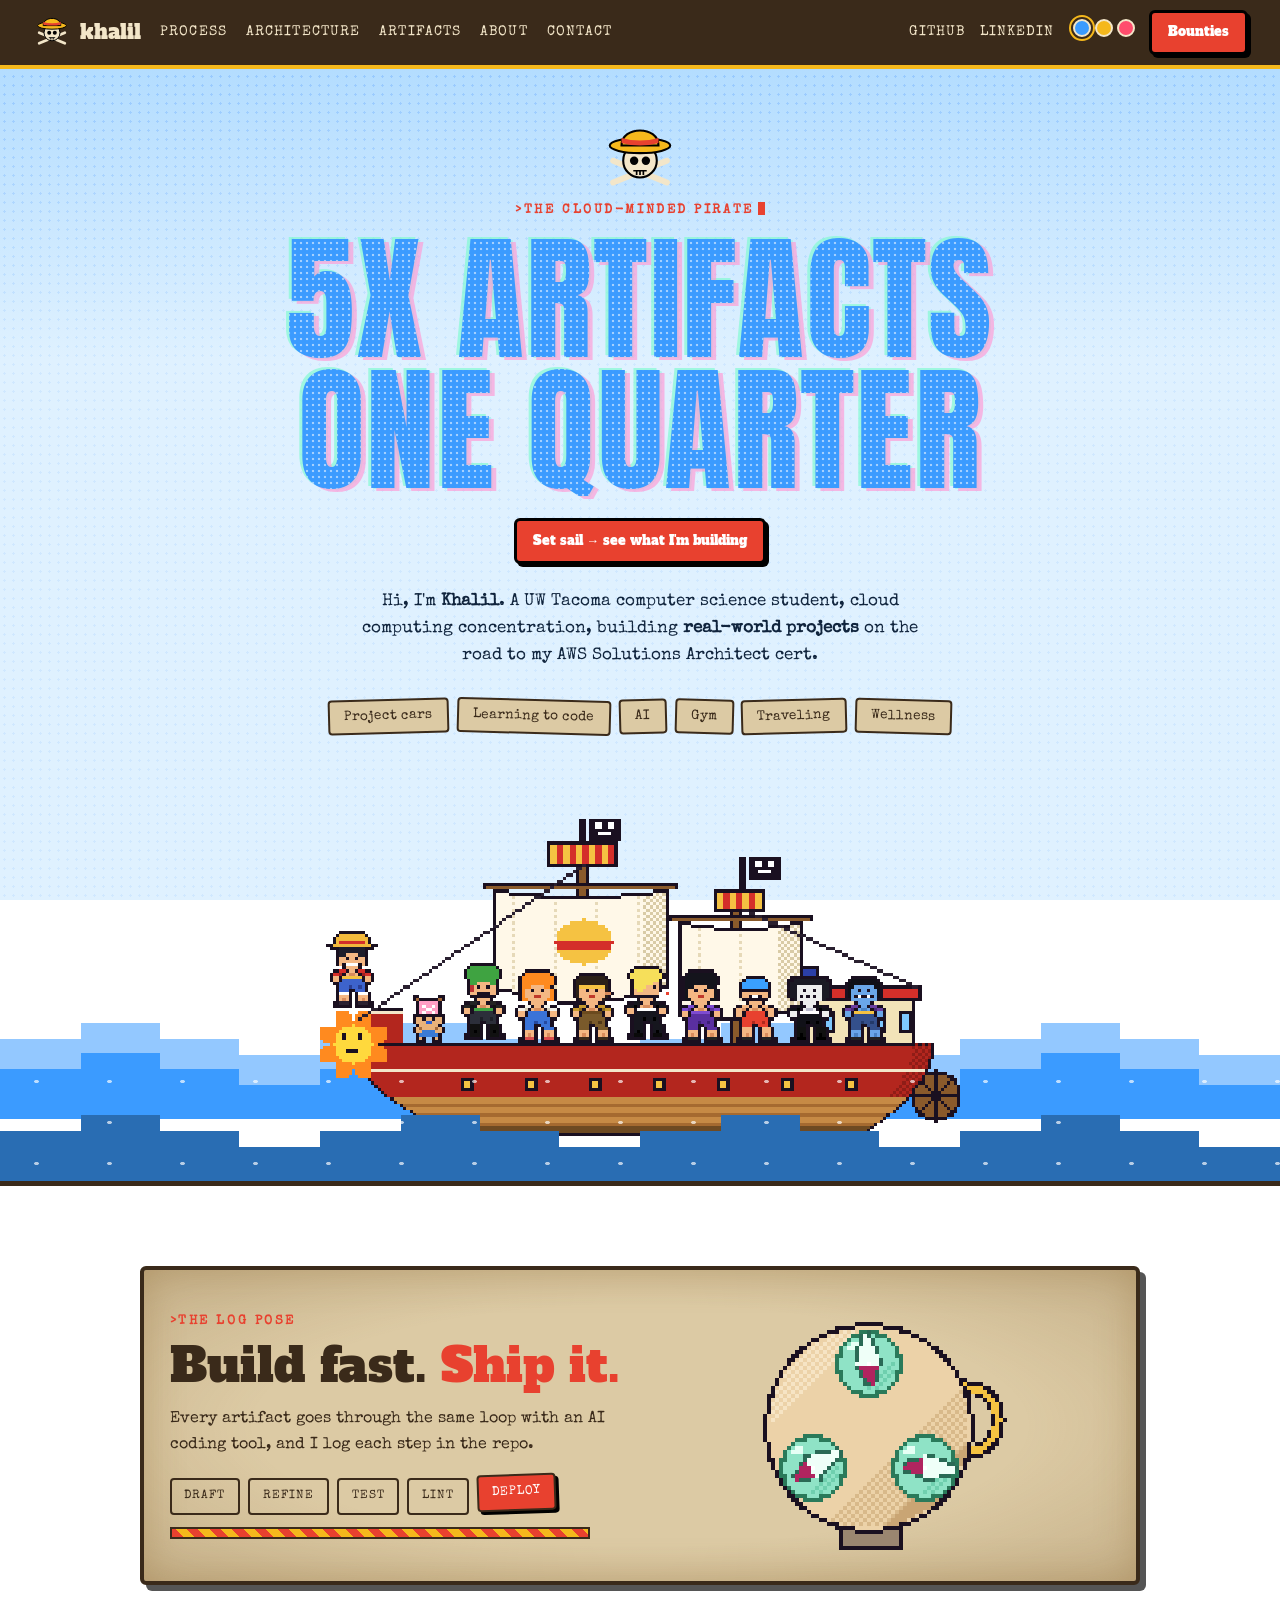
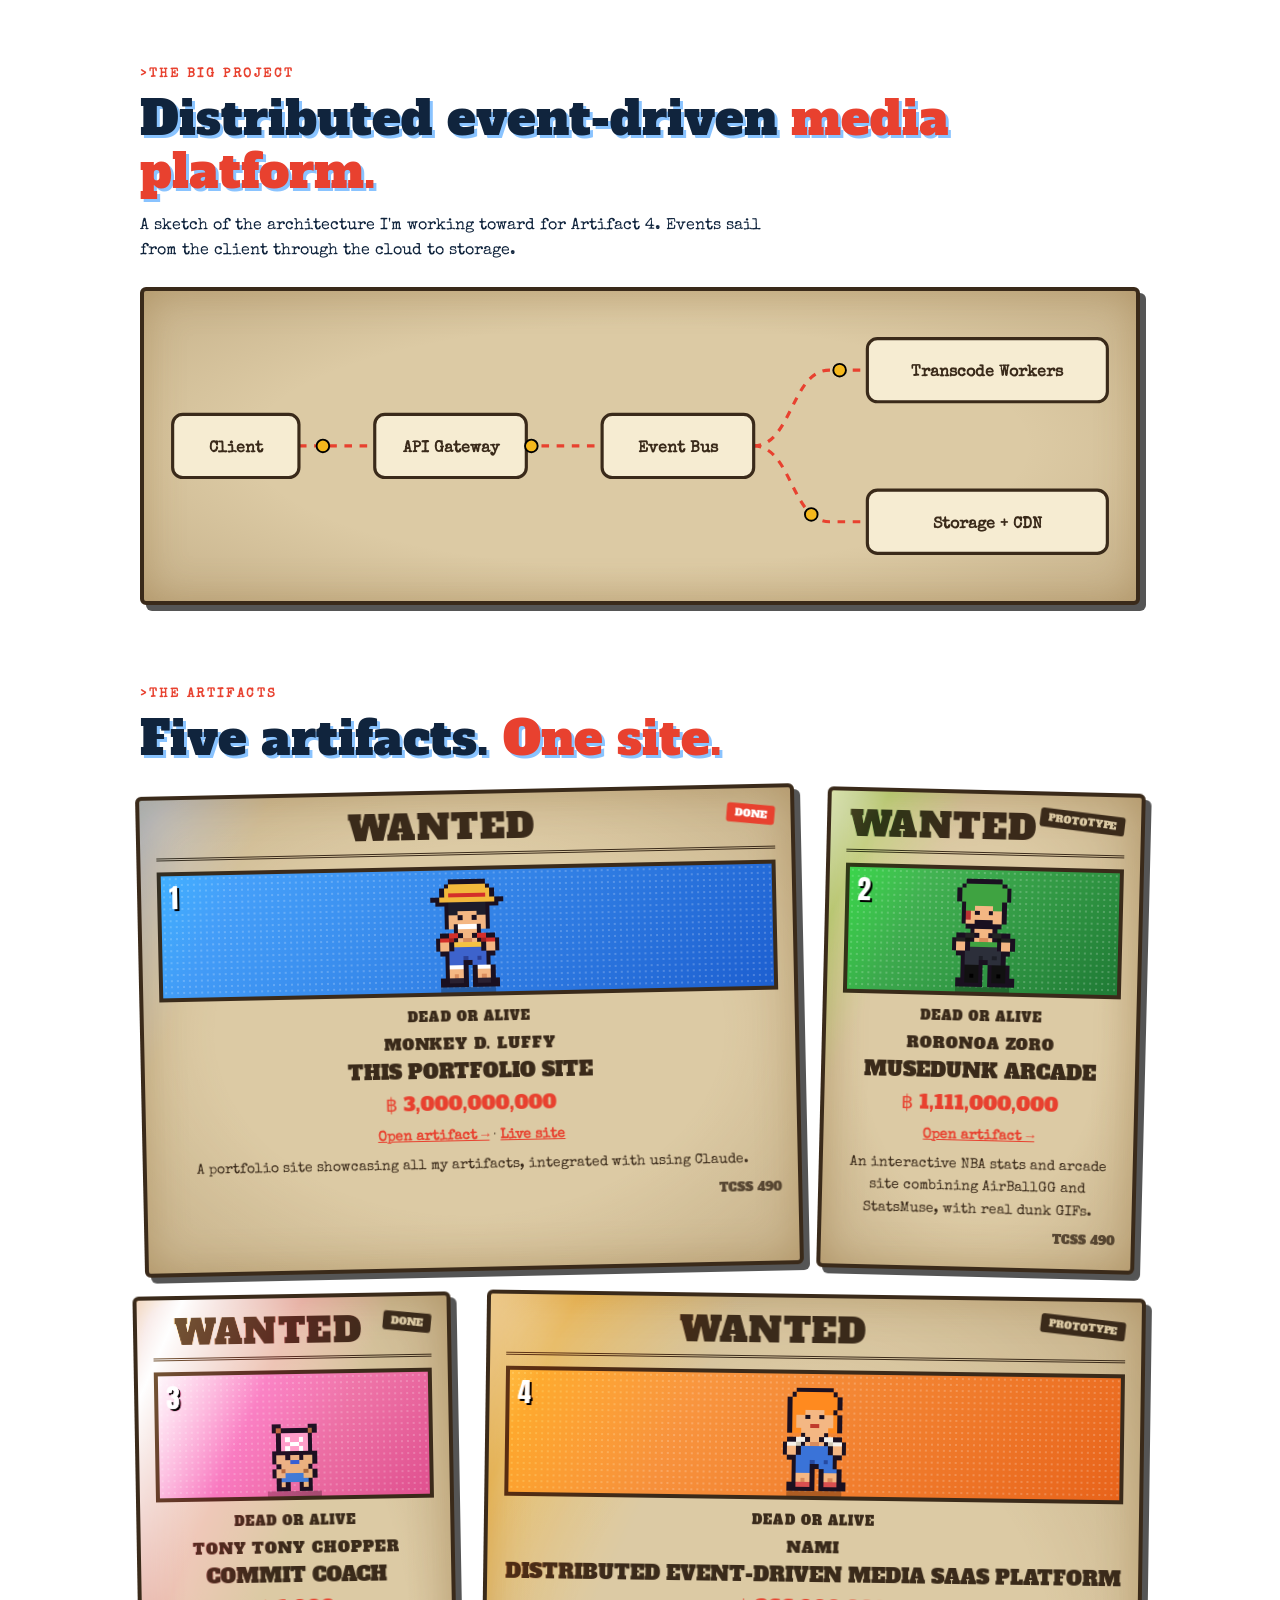
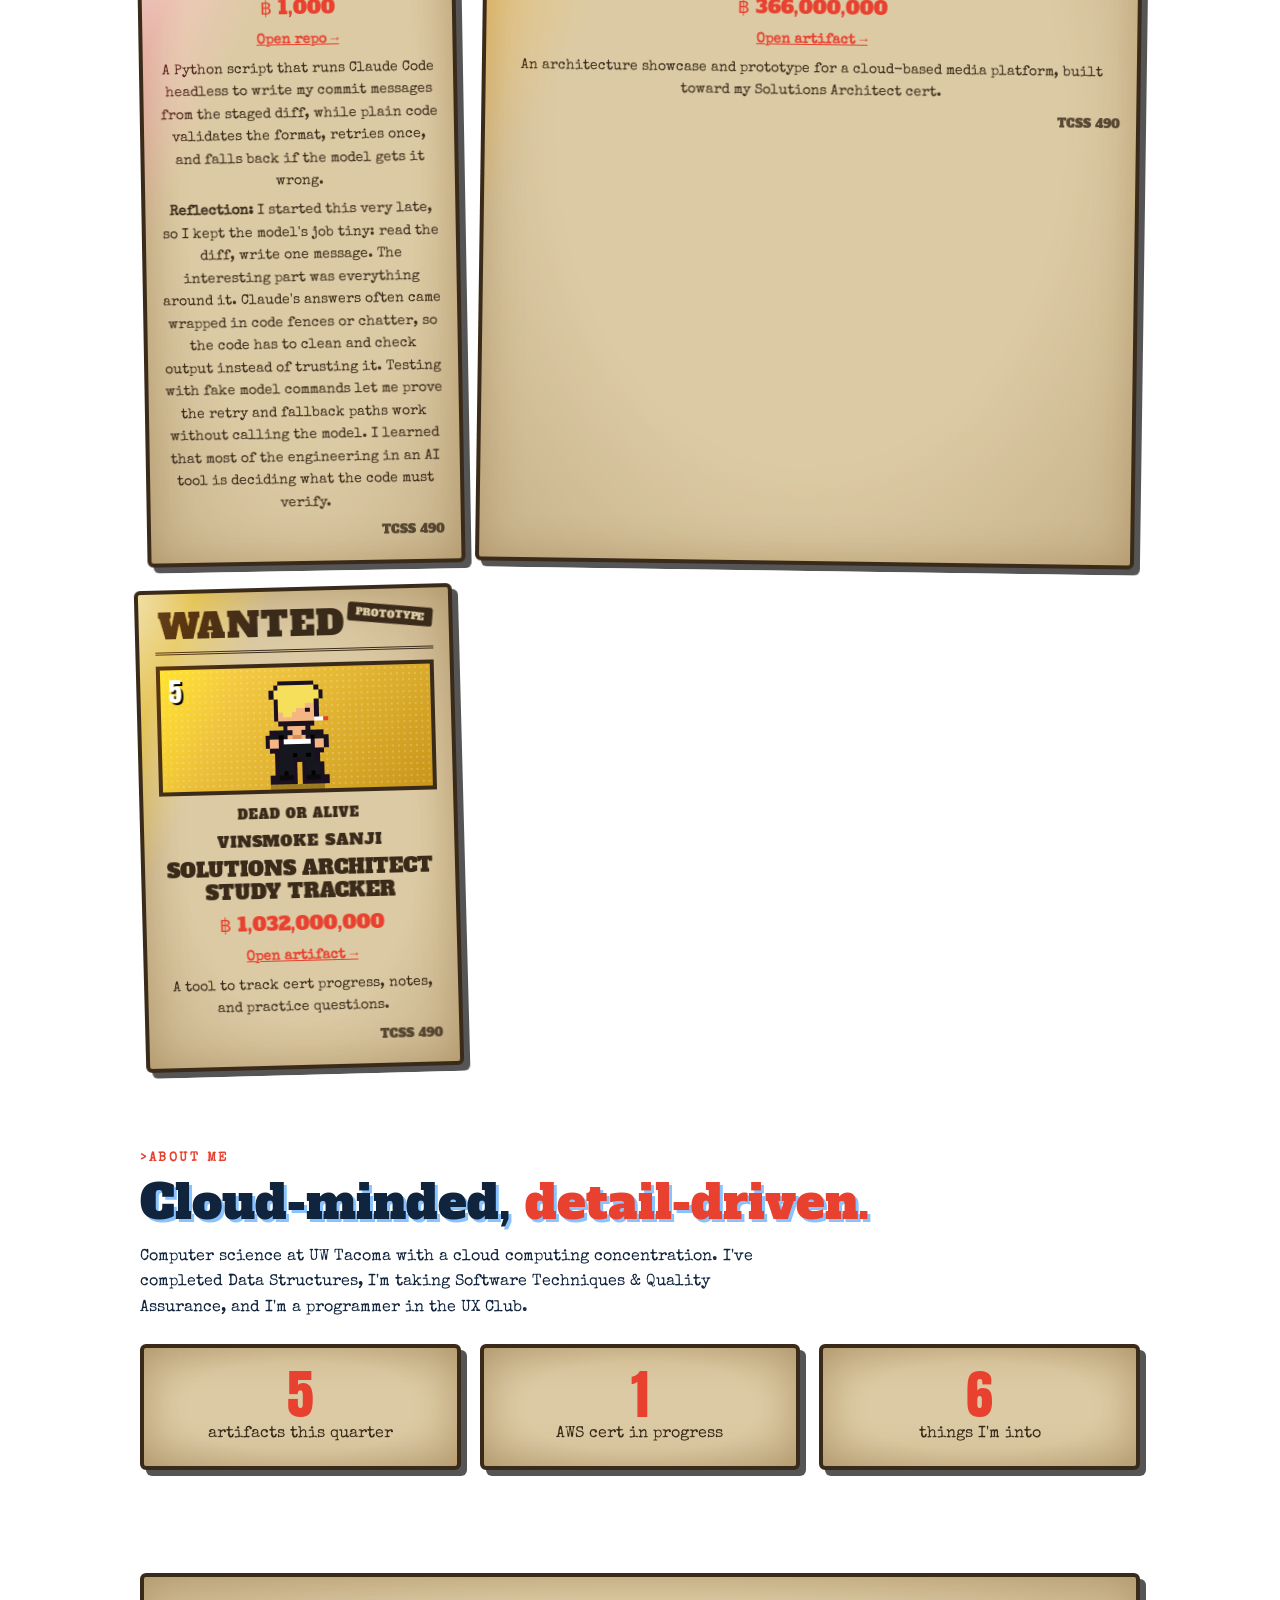
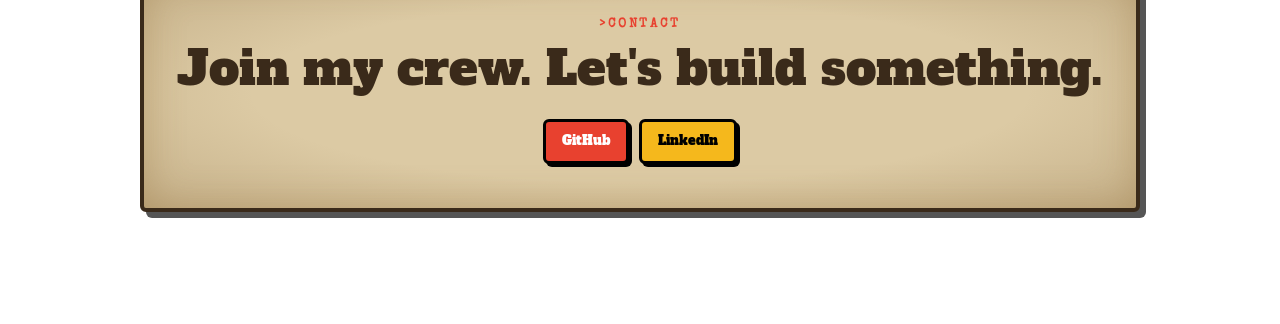
==== commit 25b6cd5e: "Add files via upload" ====
--- a/index.html
+++ b/index.html
@@ -212,15 +212,15 @@
           <div class="marine">TCSS 490</div>
         </article>
         <article class="card panel placeholder">
-          <span class="badge soon">Prototype</span>
+          <span class="badge soon">Done</span>
           <div class="wanted">WANTED</div>
           <div class="photo" data-n="3"><canvas class="spr" data-c="chopper"></canvas></div>
           <div class="doa">DEAD OR ALIVE</div>
           <div class="who">TONY TONY CHOPPER</div>
-          <h3>Resume &amp; Projects Showcase</h3>
+          <h3>Commit Coach</h3>
           <div class="bounty">฿ 1,000</div>
-          <p><a href="#a3">Open artifact &rarr;</a></p>
-          <p>A career-focused site with my resume, project write-ups, and GitHub and LinkedIn links.</p>
+          <p><a href="https://github.com/kahmed1-00/tcss490-artifacts/tree/main/commit-coach">Open repo &rarr;</a></p>
+          <p>A Python script that runs Claude Code headless to write my commit messages from the staged diff, while plain code validates the format, retries once, and falls back if the model gets it wrong.</p><p><b>Reflection:</b> I started this very late, so I kept the model's job tiny: read the diff, write one message. The interesting part was everything around it. Claude's answers often came wrapped in code fences or chatter, so the code has to clean and check output instead of trusting it. Testing with fake model commands let me prove the retry and fallback paths work without calling the model. I learned that most of the engineering in an AI tool is deciding what the code must verify.</p>
           <div class="marine">TCSS 490</div>
         </article>
         <article class="card panel placeholder big">
@@ -287,7 +287,7 @@
 <section><div class="pix">&gt;Roadmap</div><h2>Stats and dunks <span class="hl">next.</span></h2><p class="sub">The full idea is a StatsMuse-style question box plus real dunk GIFs. Those need a live NBA data source, so this prototype only has the arcade game.</p></section>
 </div>
 <div class="wrap apage" id="a3" hidden>
-<section style="padding-top:3rem"><div class="two panel"><div><div class="pix">&gt;Artifact 3</div><h2>Resume &amp; Projects <span class="hl">Showcase</span></h2><p>A career-focused page with my education, involvement, projects and links, ready to print or save as a PDF.</p><a class="cta alt" href="#artifacts">&larr; All artifacts</a></div>
+<section style="padding-top:3rem"><div class="two panel"><div><div class="pix">&gt;Artifact 3</div><h2>Commit <span class="hl">Coach</span></h2><p>Claude writes my commit messages from the staged diff; plain code checks the format, retries once, and falls back. <a href="https://github.com/kahmed1-00/tcss490-artifacts/tree/main/commit-coach">See the repo, README and build log &rarr;</a></p><a class="cta alt" href="#artifacts">&larr; All artifacts</a></div>
 <div class="stage" style="height:auto"><article class="card panel" style="max-width:240px;grid-column:auto"><div class="wanted">WANTED</div><div class="photo" data-n="3"><canvas class="spr" data-c="chopper"></canvas></div><div class="doa">DEAD OR ALIVE</div><div class="who">TONY TONY CHOPPER</div><div class="bounty">฿ 1,000</div><div class="marine">TCSS 490</div></article></div></div></section>
 <section><div class="pix">&gt;Resume</div><h2>Khalil, <span class="hl">cloud-minded builder.</span></h2>
 <p class="sub">Computer science student at UW Tacoma with a cloud computing concentration, working toward the AWS Solutions Architect certification.</p>
@@ -298,6 +298,7 @@
 <section><div class="pix">&gt;Projects</div><h2>Five artifacts, <span class="hl">one quarter.</span></h2><div class="row">
 <div class="panel"><h3>1. This Portfolio Site</h3><p class="small">A One Piece themed site with a pixel-art crew and ship.</p><a href="#a1">Open &rarr;</a></div>
 <div class="panel"><h3>2. MuseDunk Arcade</h3><p class="small">An arcade shooting game prototype.</p><a href="#a2">Open &rarr;</a></div>
+<div class="panel"><h3>3. Commit Coach</h3><p class="small">Claude writes commit messages; code validates them.</p><a href="#a3">Open &rarr;</a></div>
 <div class="panel"><h3>4. Event-Driven Media Platform</h3><p class="small">An architecture simulator for a cloud media platform.</p><a href="#a4">Open &rarr;</a></div>
 <div class="panel"><h3>5. Study Tracker</h3><p class="small">A Solutions Architect exam progress tracker.</p><a href="#a5">Open &rarr;</a></div></div></section>
 <section><div class="contact panel"><div class="pix">&gt;Links</div><h2>Find me online.</h2><a class="cta" href="https://github.com/kahmed1-00">GitHub</a><a class="cta alt" href="https://www.linkedin.com/in/khalil-ahmednoor-0a6275348/">LinkedIn</a><a class="cta alt" href="javascript:window.print()">Print / Save PDF</a></div></section>
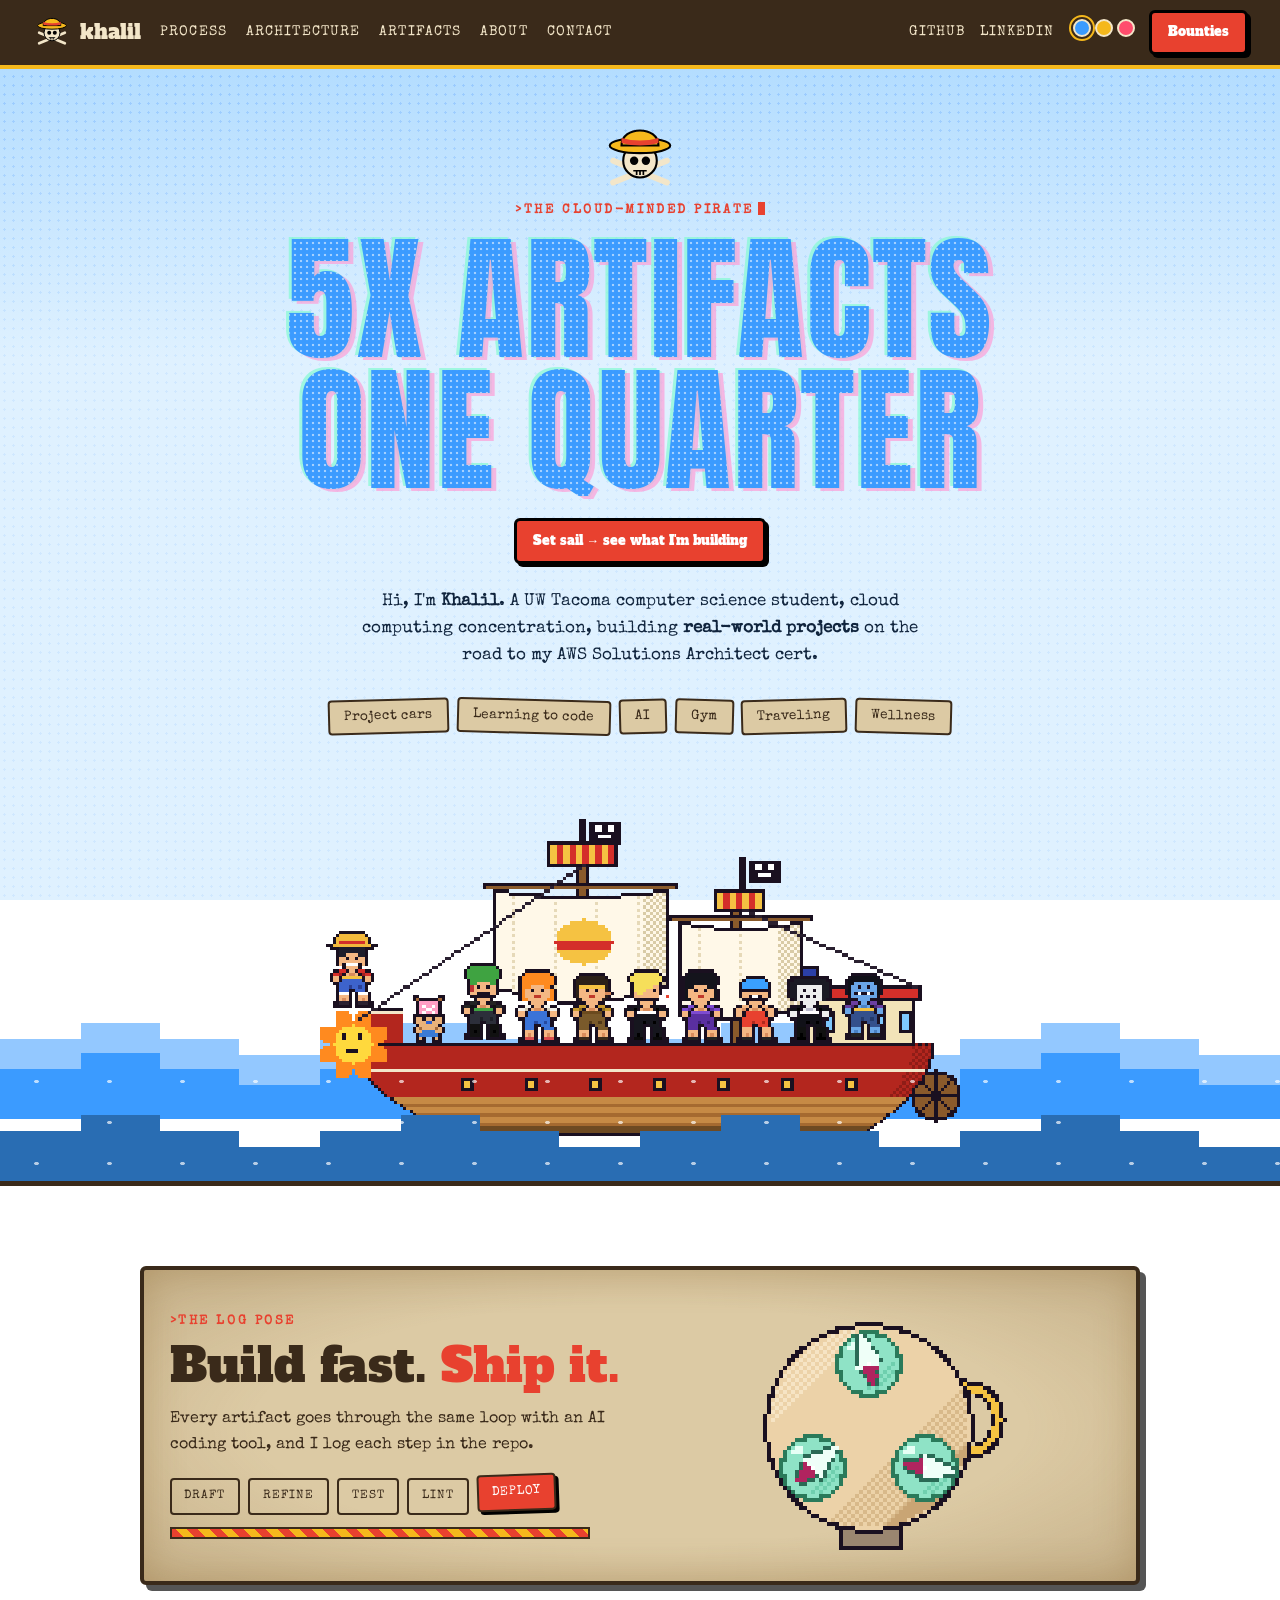
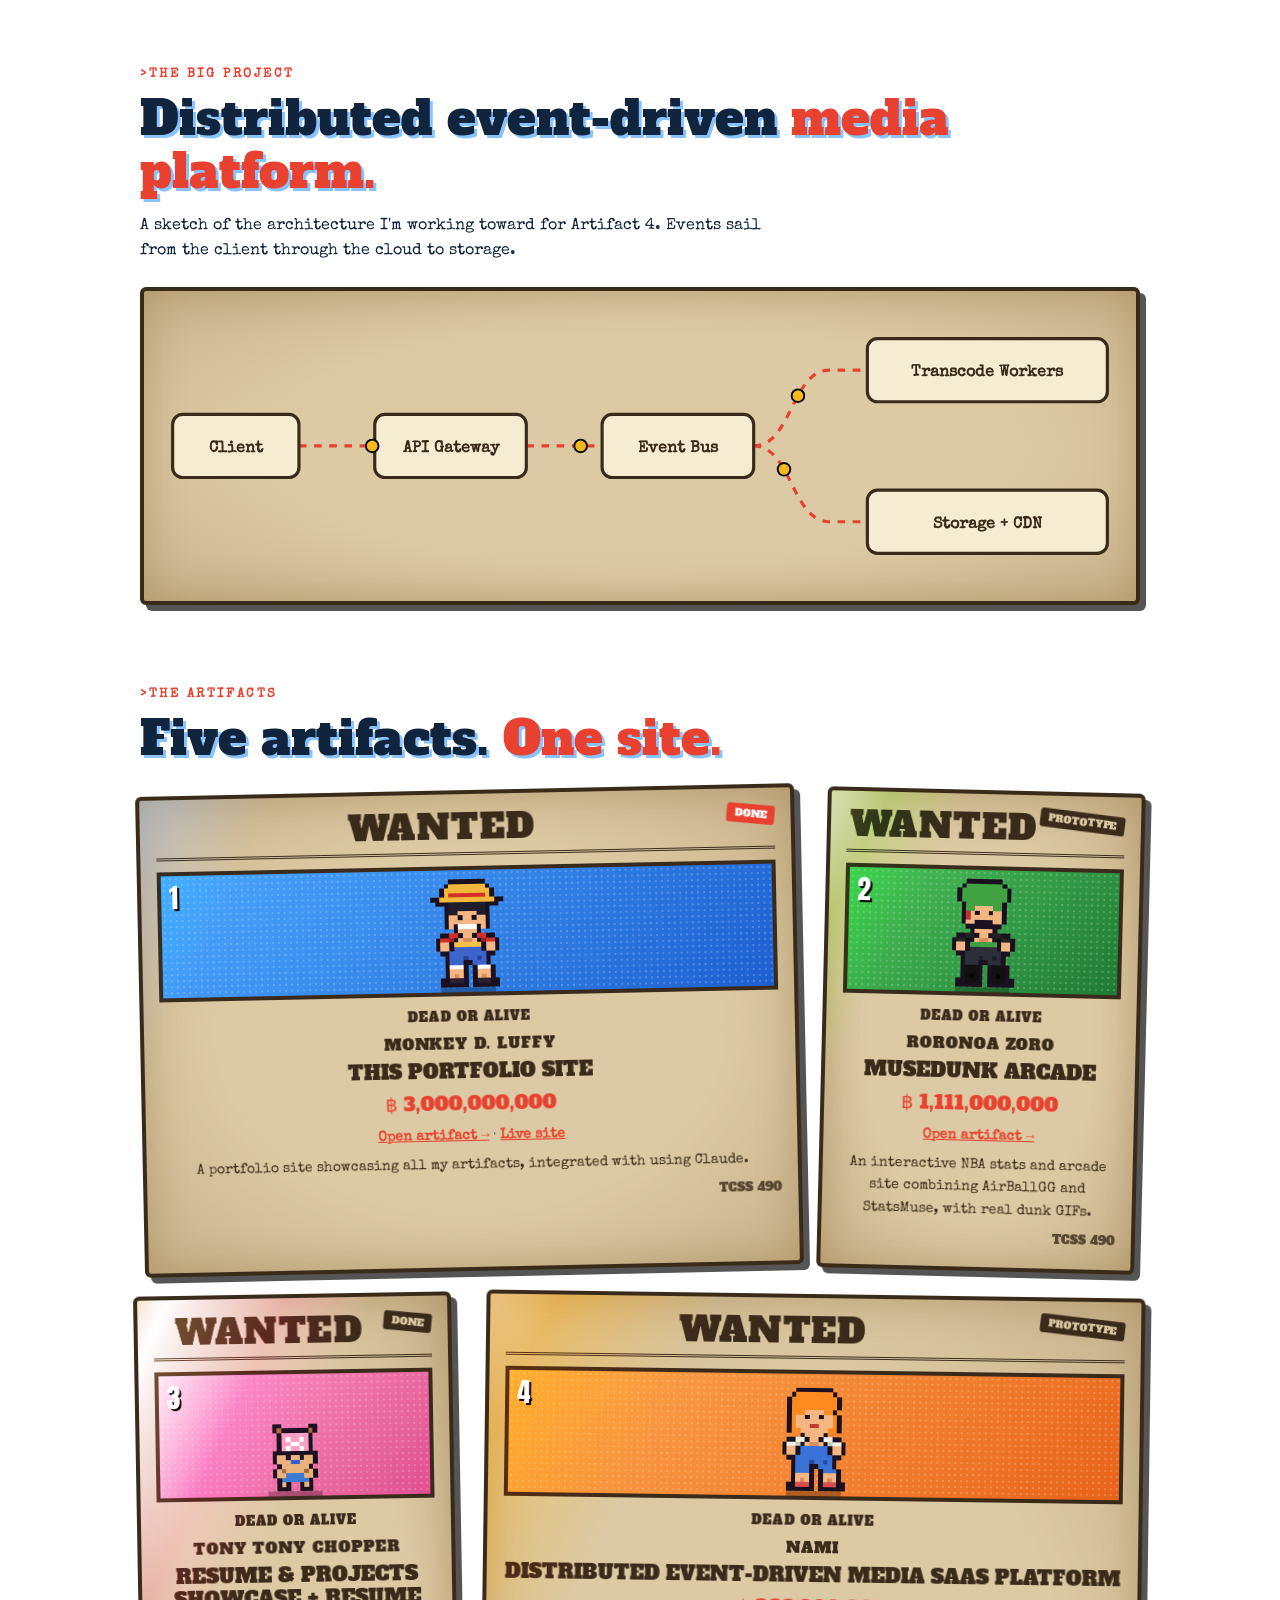
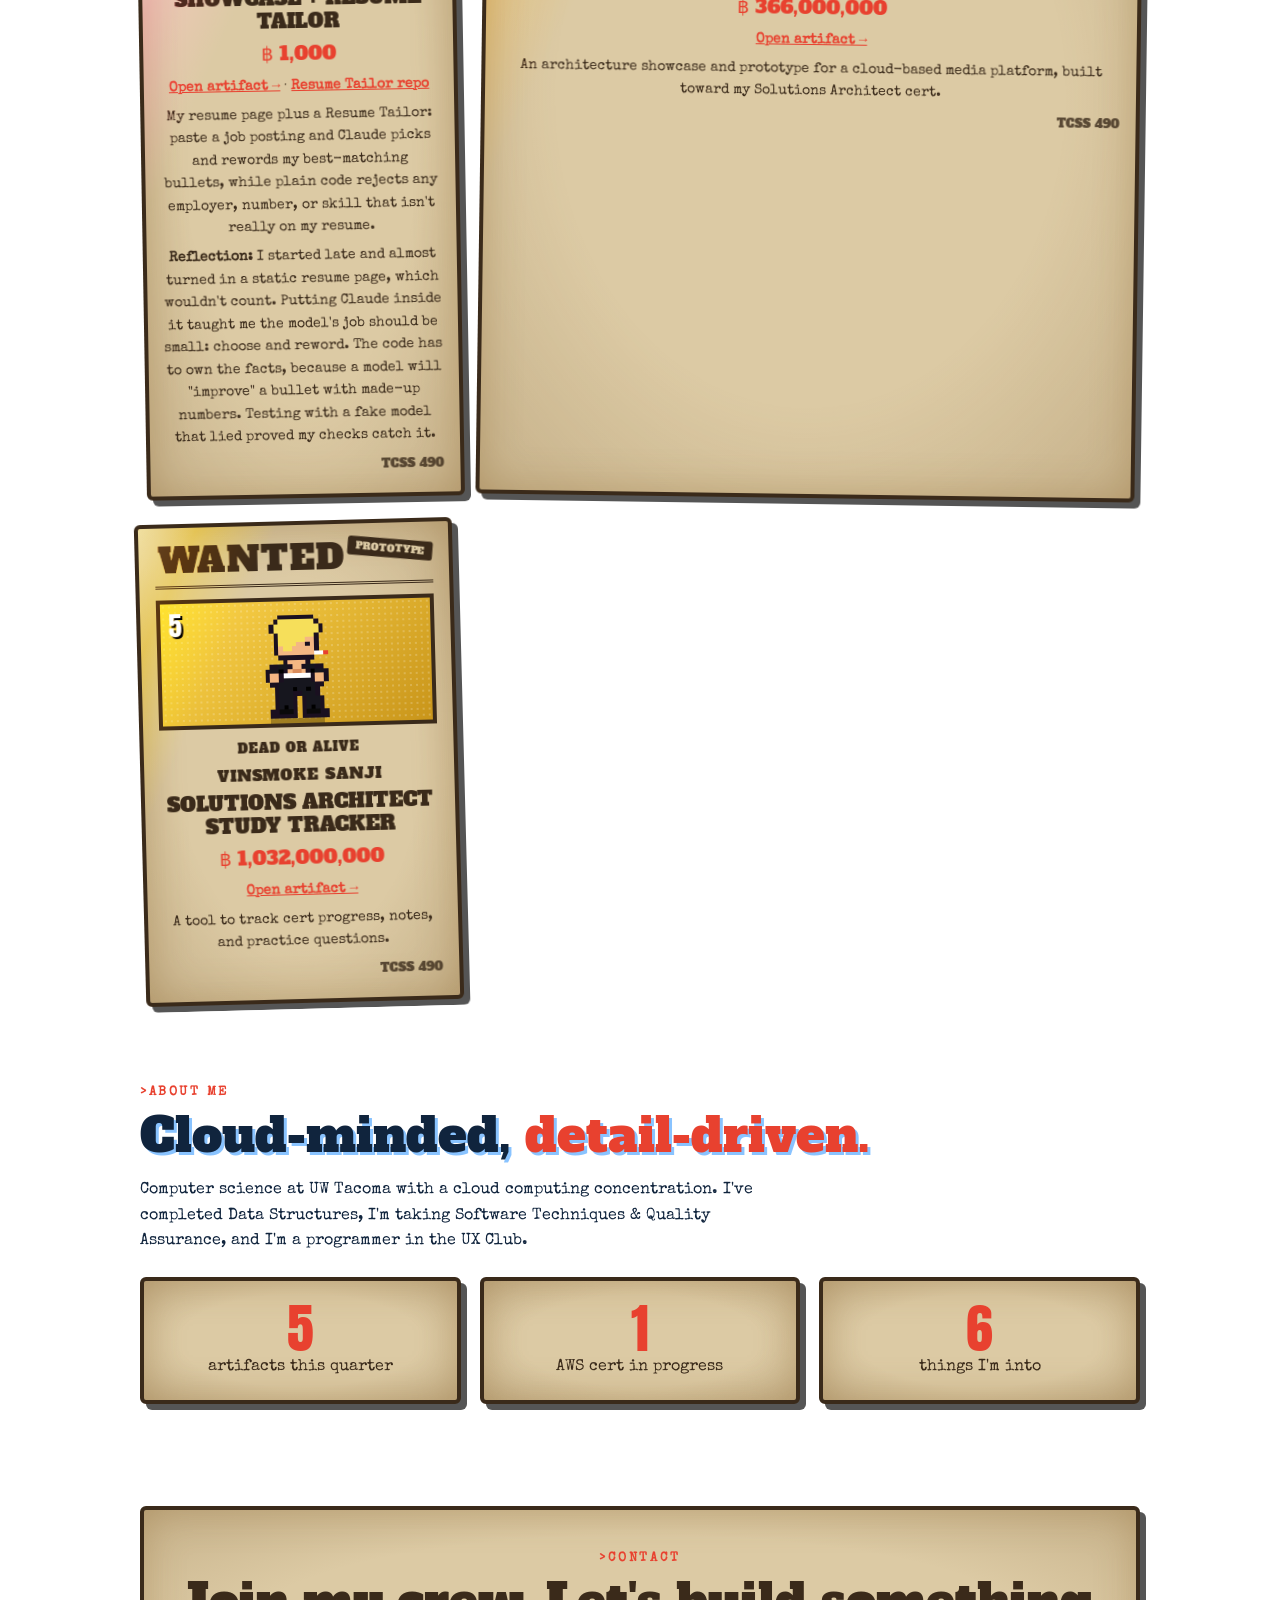
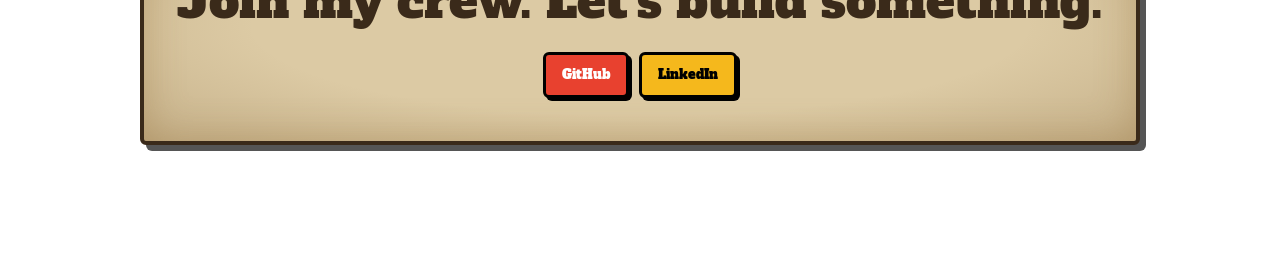
==== commit ef040e55: "Add files via upload" ====
--- a/index.html
+++ b/index.html
@@ -217,10 +217,10 @@
           <div class="photo" data-n="3"><canvas class="spr" data-c="chopper"></canvas></div>
           <div class="doa">DEAD OR ALIVE</div>
           <div class="who">TONY TONY CHOPPER</div>
-          <h3>Commit Coach</h3>
+          <h3>Resume &amp; Projects Showcase + Resume Tailor</h3>
           <div class="bounty">฿ 1,000</div>
-          <p><a href="https://github.com/kahmed1-00/tcss490-artifacts/tree/main/commit-coach">Open repo &rarr;</a></p>
-          <p>A Python script that runs Claude Code headless to write my commit messages from the staged diff, while plain code validates the format, retries once, and falls back if the model gets it wrong.</p><p><b>Reflection:</b> I started this very late, so I kept the model's job tiny: read the diff, write one message. The interesting part was everything around it. Claude's answers often came wrapped in code fences or chatter, so the code has to clean and check output instead of trusting it. Testing with fake model commands let me prove the retry and fallback paths work without calling the model. I learned that most of the engineering in an AI tool is deciding what the code must verify.</p>
+          <p><a href="#a3">Open artifact &rarr;</a> &middot; <a href="https://github.com/kahmed1-00/tcss490-artifacts/blob/main/README.md">Resume Tailor repo</a></p>
+          <p>My resume page plus a Resume Tailor: paste a job posting and Claude picks and rewords my best-matching bullets, while plain code rejects any employer, number, or skill that isn't really on my resume.</p><p><b>Reflection:</b> I started late and almost turned in a static resume page, which wouldn't count. Putting Claude inside it taught me the model's job should be small: choose and reword. The code has to own the facts, because a model will "improve" a bullet with made-up numbers. Testing with a fake model that lied proved my checks catch it.</p>
           <div class="marine">TCSS 490</div>
         </article>
         <article class="card panel placeholder big">
@@ -287,7 +287,7 @@
 <section><div class="pix">&gt;Roadmap</div><h2>Stats and dunks <span class="hl">next.</span></h2><p class="sub">The full idea is a StatsMuse-style question box plus real dunk GIFs. Those need a live NBA data source, so this prototype only has the arcade game.</p></section>
 </div>
 <div class="wrap apage" id="a3" hidden>
-<section style="padding-top:3rem"><div class="two panel"><div><div class="pix">&gt;Artifact 3</div><h2>Commit <span class="hl">Coach</span></h2><p>Claude writes my commit messages from the staged diff; plain code checks the format, retries once, and falls back. <a href="https://github.com/kahmed1-00/tcss490-artifacts/tree/main/commit-coach">See the repo, README and build log &rarr;</a></p><a class="cta alt" href="#artifacts">&larr; All artifacts</a></div>
+<section style="padding-top:3rem"><div class="two panel"><div><div class="pix">&gt;Artifact 3</div><h2>Resume &amp; Projects <span class="hl">Showcase</span></h2><p>A career-focused page with my education, involvement, projects and links, ready to print or save as a PDF. <b>AI inside:</b> my Resume Tailor uses Claude to tailor this resume to any job posting, with code that blocks invented facts. <a href="https://github.com/kahmed1-00/tcss490-artifacts/blob/main/README.md">See the repo &rarr;</a></p><a class="cta alt" href="#artifacts">&larr; All artifacts</a></div>
 <div class="stage" style="height:auto"><article class="card panel" style="max-width:240px;grid-column:auto"><div class="wanted">WANTED</div><div class="photo" data-n="3"><canvas class="spr" data-c="chopper"></canvas></div><div class="doa">DEAD OR ALIVE</div><div class="who">TONY TONY CHOPPER</div><div class="bounty">฿ 1,000</div><div class="marine">TCSS 490</div></article></div></div></section>
 <section><div class="pix">&gt;Resume</div><h2>Khalil, <span class="hl">cloud-minded builder.</span></h2>
 <p class="sub">Computer science student at UW Tacoma with a cloud computing concentration, working toward the AWS Solutions Architect certification.</p>
@@ -298,7 +298,7 @@
 <section><div class="pix">&gt;Projects</div><h2>Five artifacts, <span class="hl">one quarter.</span></h2><div class="row">
 <div class="panel"><h3>1. This Portfolio Site</h3><p class="small">A One Piece themed site with a pixel-art crew and ship.</p><a href="#a1">Open &rarr;</a></div>
 <div class="panel"><h3>2. MuseDunk Arcade</h3><p class="small">An arcade shooting game prototype.</p><a href="#a2">Open &rarr;</a></div>
-<div class="panel"><h3>3. Commit Coach</h3><p class="small">Claude writes commit messages; code validates them.</p><a href="#a3">Open &rarr;</a></div>
+<div class="panel"><h3>3. Resume &amp; Resume Tailor</h3><p class="small">My resume, tailored to any job by Claude.</p><a href="#a3">Open &rarr;</a></div>
 <div class="panel"><h3>4. Event-Driven Media Platform</h3><p class="small">An architecture simulator for a cloud media platform.</p><a href="#a4">Open &rarr;</a></div>
 <div class="panel"><h3>5. Study Tracker</h3><p class="small">A Solutions Architect exam progress tracker.</p><a href="#a5">Open &rarr;</a></div></div></section>
 <section><div class="contact panel"><div class="pix">&gt;Links</div><h2>Find me online.</h2><a class="cta" href="https://github.com/kahmed1-00">GitHub</a><a class="cta alt" href="https://www.linkedin.com/in/khalil-ahmednoor-0a6275348/">LinkedIn</a><a class="cta alt" href="javascript:window.print()">Print / Save PDF</a></div></section>
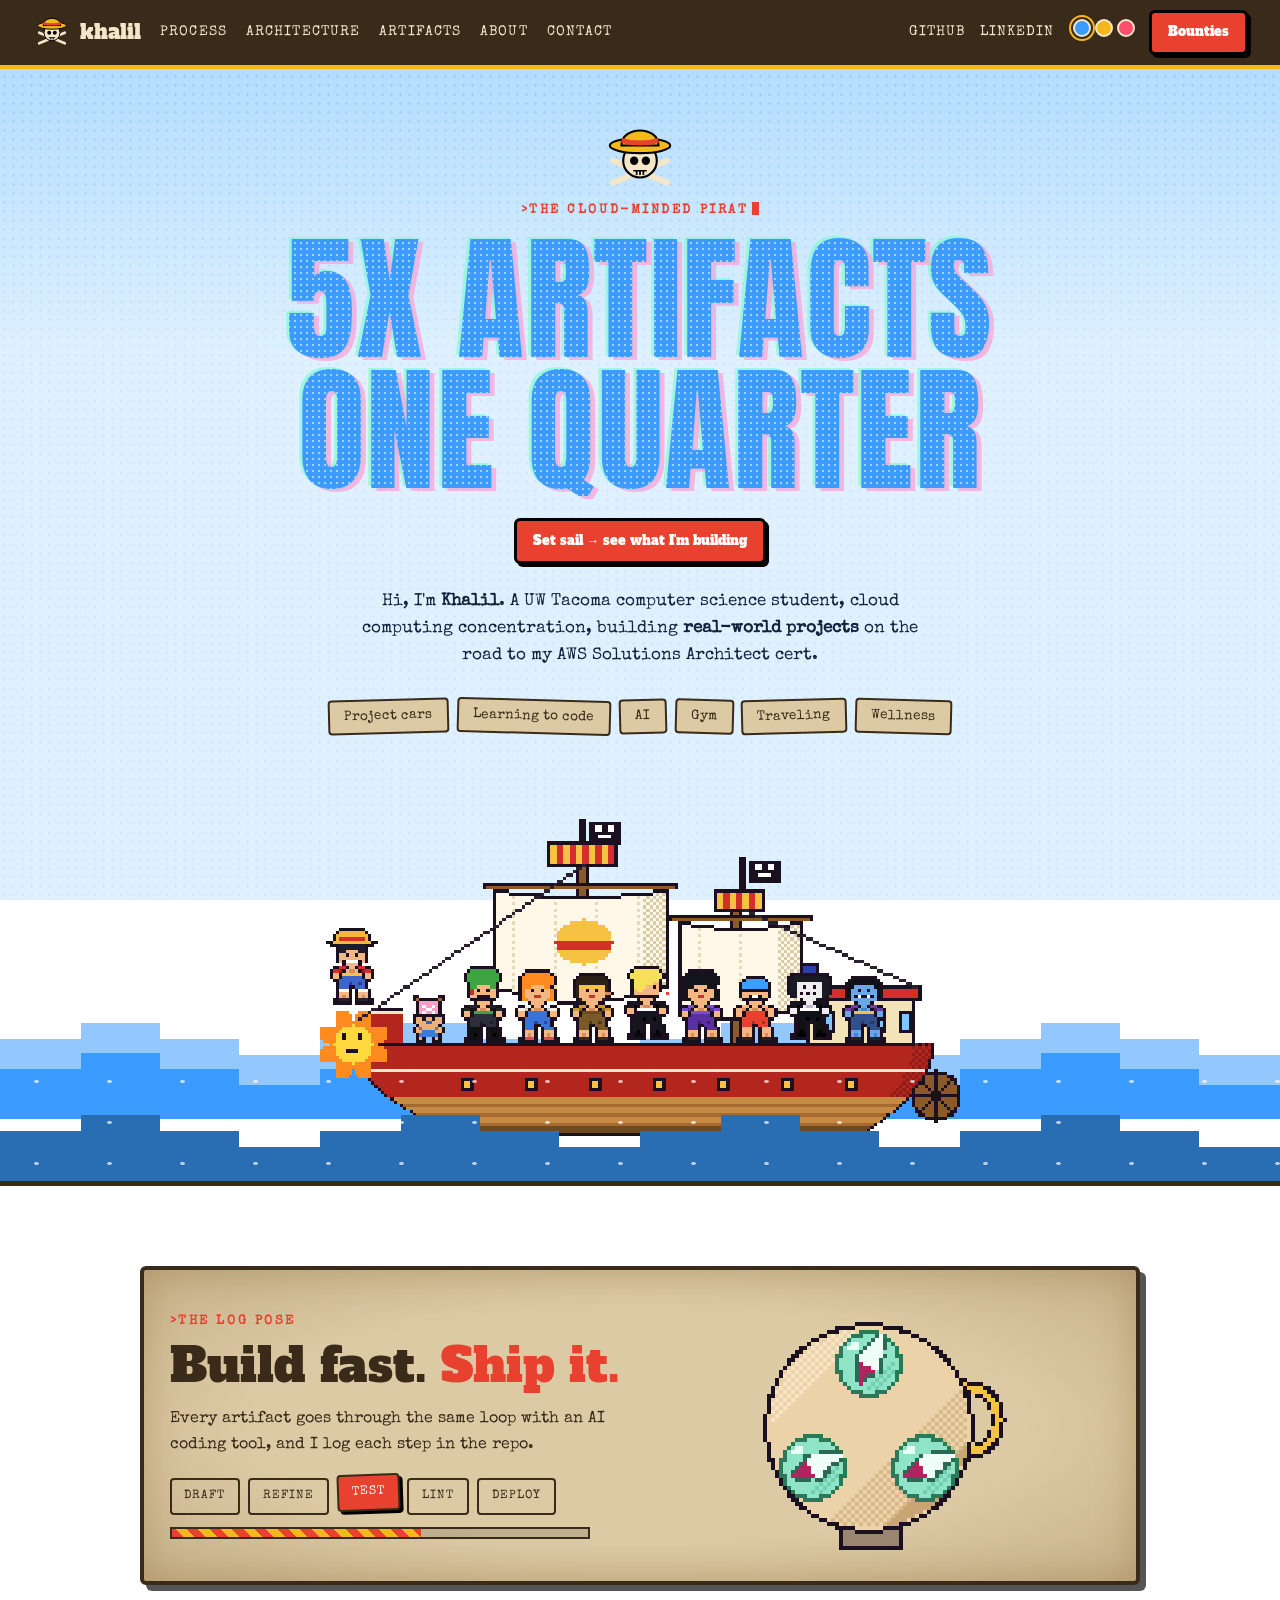
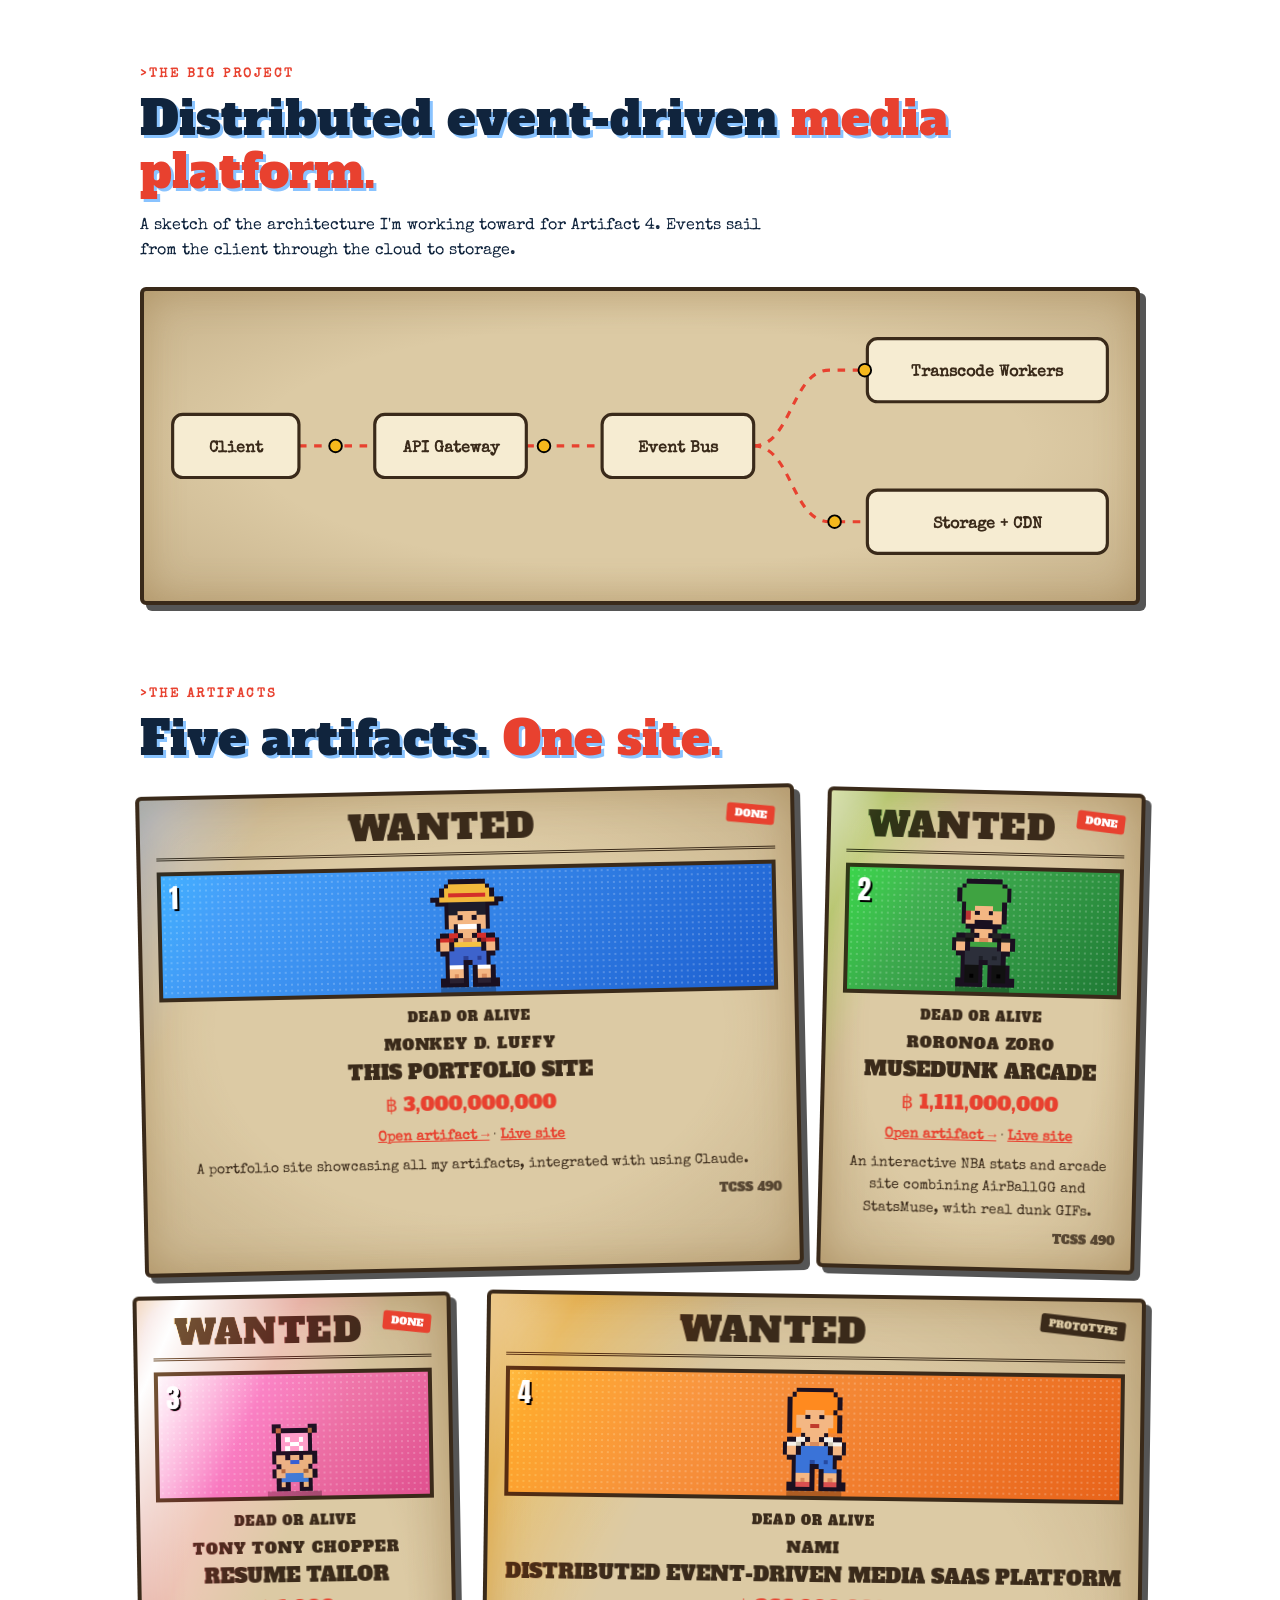
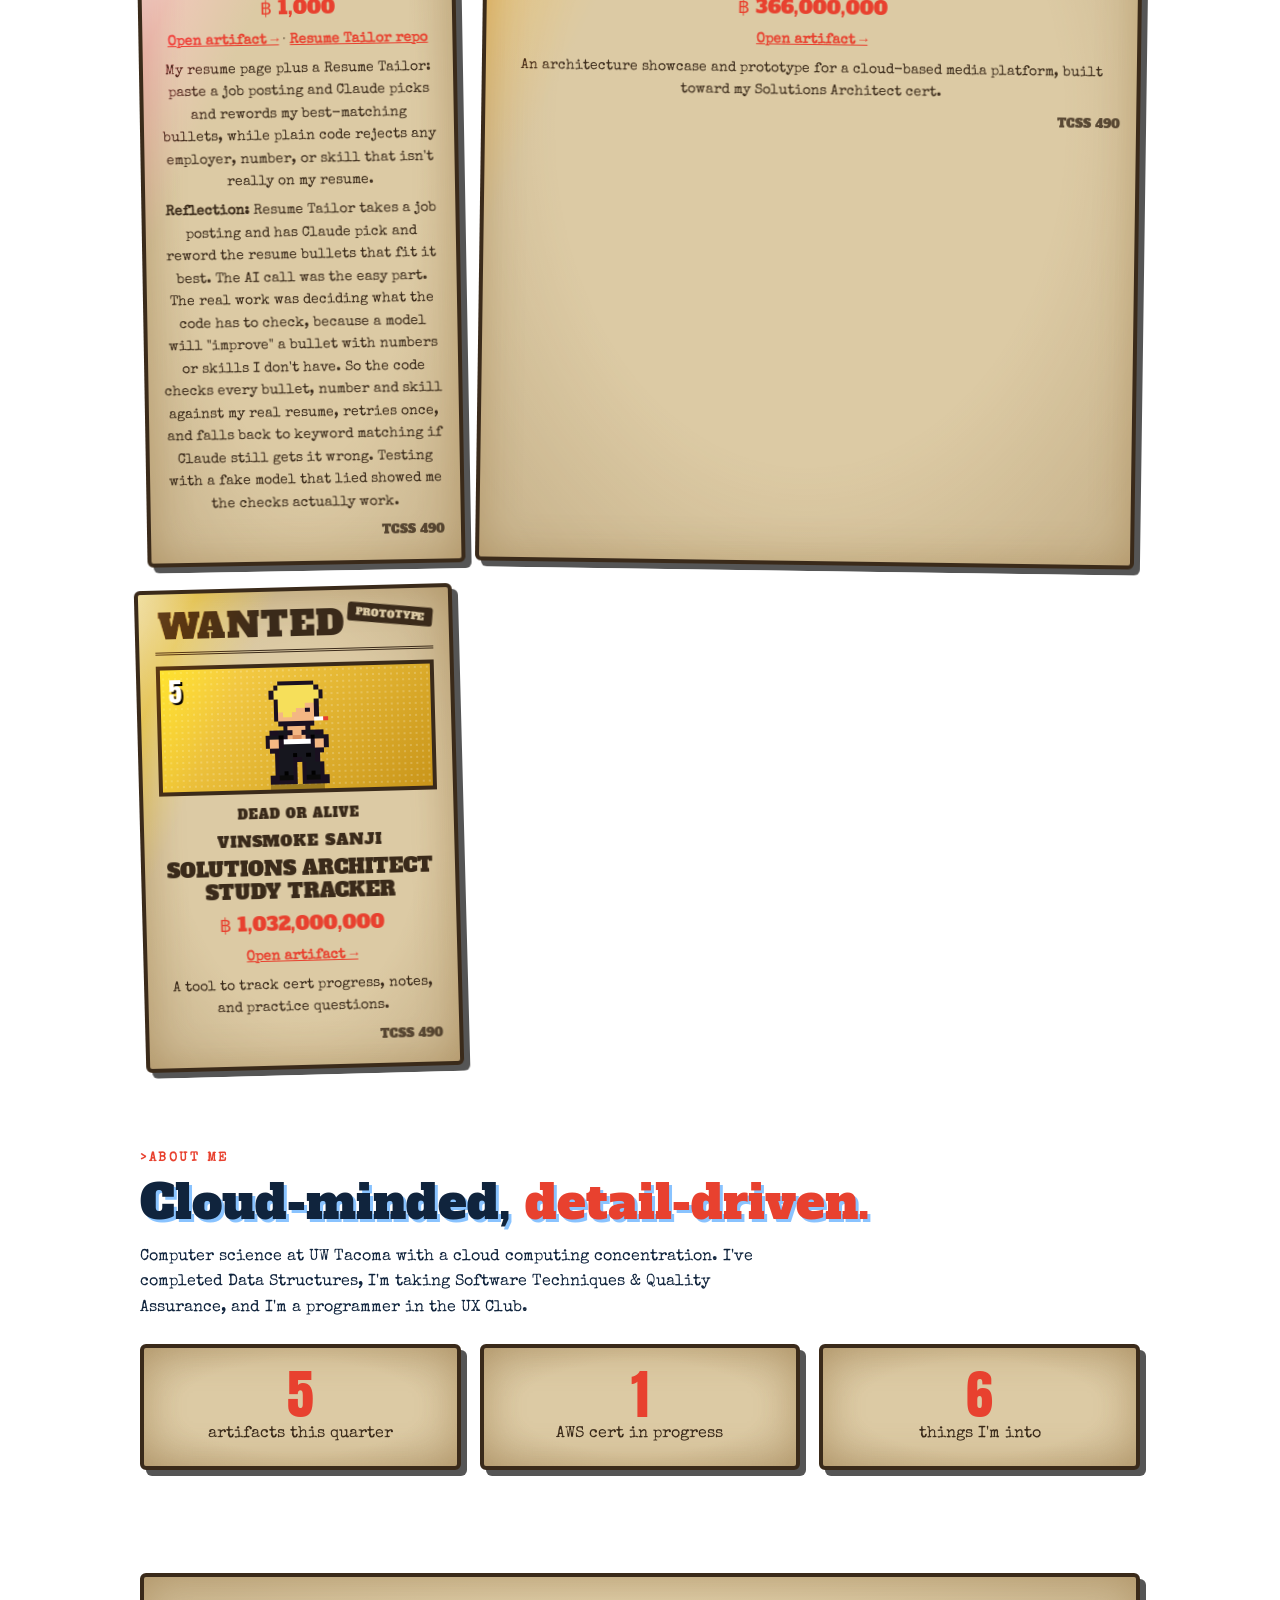
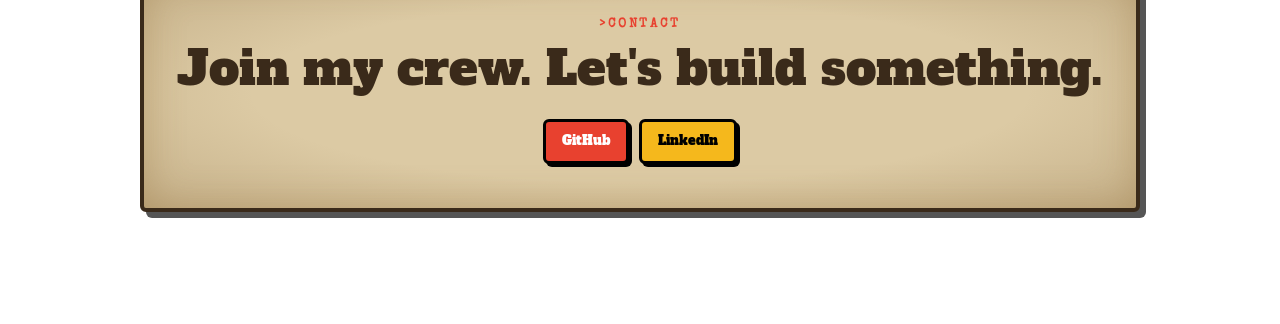
==== commit b33ac2d3: "Add files via upload" ====
--- a/index.html
+++ b/index.html
@@ -200,27 +200,27 @@
           <div class="marine">TCSS 490</div>
         </article>
         <article class="card panel placeholder">
-          <span class="badge soon">Prototype</span>
+          <span class="badge">Done</span>
           <div class="wanted">WANTED</div>
           <div class="photo" data-n="2"><canvas class="spr" data-c="zoro"></canvas></div>
           <div class="doa">DEAD OR ALIVE</div>
           <div class="who">RORONOA ZORO</div>
           <h3>MuseDunk Arcade</h3>
           <div class="bounty">฿ 1,111,000,000</div>
-          <p><a href="#a2">Open artifact &rarr;</a></p>
+          <p><a href="#a2">Open artifact &rarr;</a> &middot; <a href="https://kahmed1-00.github.io/MuseDunk-/">Live site</a></p>
           <p>An interactive NBA stats and arcade site combining AirBallGG and StatsMuse, with real dunk GIFs.</p>
           <div class="marine">TCSS 490</div>
         </article>
         <article class="card panel placeholder">
-          <span class="badge soon">Done</span>
+          <span class="badge">Done</span>
           <div class="wanted">WANTED</div>
           <div class="photo" data-n="3"><canvas class="spr" data-c="chopper"></canvas></div>
           <div class="doa">DEAD OR ALIVE</div>
           <div class="who">TONY TONY CHOPPER</div>
-          <h3>Resume &amp; Projects Showcase + Resume Tailor</h3>
+          <h3>Resume Tailor</h3>
           <div class="bounty">฿ 1,000</div>
           <p><a href="#a3">Open artifact &rarr;</a> &middot; <a href="https://github.com/kahmed1-00/tcss490-artifacts/blob/main/README.md">Resume Tailor repo</a></p>
-          <p>My resume page plus a Resume Tailor: paste a job posting and Claude picks and rewords my best-matching bullets, while plain code rejects any employer, number, or skill that isn't really on my resume.</p><p><b>Reflection:</b> I started late and almost turned in a static resume page, which wouldn't count. Putting Claude inside it taught me the model's job should be small: choose and reword. The code has to own the facts, because a model will "improve" a bullet with made-up numbers. Testing with a fake model that lied proved my checks catch it.</p>
+          <p>My resume page plus a Resume Tailor: paste a job posting and Claude picks and rewords my best-matching bullets, while plain code rejects any employer, number, or skill that isn't really on my resume.</p><p><b>Reflection:</b> Resume Tailor takes a job posting and has Claude pick and reword the resume bullets that fit it best. The AI call was the easy part. The real work was deciding what the code has to check, because a model will "improve" a bullet with numbers or skills I don't have. So the code checks every bullet, number and skill against my real resume, retries once, and falls back to keyword matching if Claude still gets it wrong. Testing with a fake model that lied showed me the checks actually work.</p>
           <div class="marine">TCSS 490</div>
         </article>
         <article class="card panel placeholder big">
@@ -279,7 +279,7 @@
 <section><div class="pix">&gt;Reflection</div><h2>What I <span class="hl">learned.</span></h2><div class="panel" style="padding:1.2rem"><p><b>Which AI:</b> Claude (claude.ai).</p><p><b>What worked:</b> Screenshots and clear references.</p><p><b>What didn't:</b> Vague requests, like the ship not being pixelated at first.</p><p><b>What I learned:</b> Be specific and check every change.</p></div></section>
 </div>
 <div class="wrap apage" id="a2" hidden>
-<section style="padding-top:3rem"><div class="two panel"><div><div class="pix">&gt;Artifact 2</div><h2>MuseDunk <span class="hl">Arcade</span></h2><p>An NBA-flavored arcade prototype. Time your shot on the Dunk Meter and try to beat your best score.</p><a class="cta alt" href="#artifacts">&larr; All artifacts</a></div>
+<section style="padding-top:3rem"><div class="two panel"><div><div class="pix">&gt;Artifact 2</div><h2>MuseDunk <span class="hl">Arcade</span></h2><p>An NBA-flavored arcade prototype. Time your shot on the Dunk Meter and try to beat your best score. <a href="https://kahmed1-00.github.io/MuseDunk-/">Play the live site &rarr;</a></p><a class="cta alt" href="#artifacts">&larr; All artifacts</a></div>
 <div class="stage" style="height:auto"><article class="card panel" style="max-width:240px;grid-column:auto"><div class="wanted">WANTED</div><div class="photo" data-n="2"><canvas class="spr" data-c="zoro"></canvas></div><div class="doa">DEAD OR ALIVE</div><div class="who">RORONOA ZORO</div><div class="bounty">฿ 1,111,000,000</div><div class="marine">TCSS 490</div></article></div></div></section>
 <section><div class="pix">&gt;Play</div><h2>Dunk <span class="hl">Meter</span></h2>
 <div class="panel" style="padding:1.2rem;text-align:center"><canvas id="g" width="160" height="90" style="width:min(640px,100%);image-rendering:pixelated;border:4px solid var(--ink)"></canvas>
@@ -298,7 +298,7 @@
 <section><div class="pix">&gt;Projects</div><h2>Five artifacts, <span class="hl">one quarter.</span></h2><div class="row">
 <div class="panel"><h3>1. This Portfolio Site</h3><p class="small">A One Piece themed site with a pixel-art crew and ship.</p><a href="#a1">Open &rarr;</a></div>
 <div class="panel"><h3>2. MuseDunk Arcade</h3><p class="small">An arcade shooting game prototype.</p><a href="#a2">Open &rarr;</a></div>
-<div class="panel"><h3>3. Resume &amp; Resume Tailor</h3><p class="small">My resume, tailored to any job by Claude.</p><a href="#a3">Open &rarr;</a></div>
+<div class="panel"><h3>3. Resume Tailor</h3><p class="small">Claude tailors my resume to any job posting.</p><a href="#a3">Open &rarr;</a></div>
 <div class="panel"><h3>4. Event-Driven Media Platform</h3><p class="small">An architecture simulator for a cloud media platform.</p><a href="#a4">Open &rarr;</a></div>
 <div class="panel"><h3>5. Study Tracker</h3><p class="small">A Solutions Architect exam progress tracker.</p><a href="#a5">Open &rarr;</a></div></div></section>
 <section><div class="contact panel"><div class="pix">&gt;Links</div><h2>Find me online.</h2><a class="cta" href="https://github.com/kahmed1-00">GitHub</a><a class="cta alt" href="https://www.linkedin.com/in/khalil-ahmednoor-0a6275348/">LinkedIn</a><a class="cta alt" href="javascript:window.print()">Print / Save PDF</a></div></section>
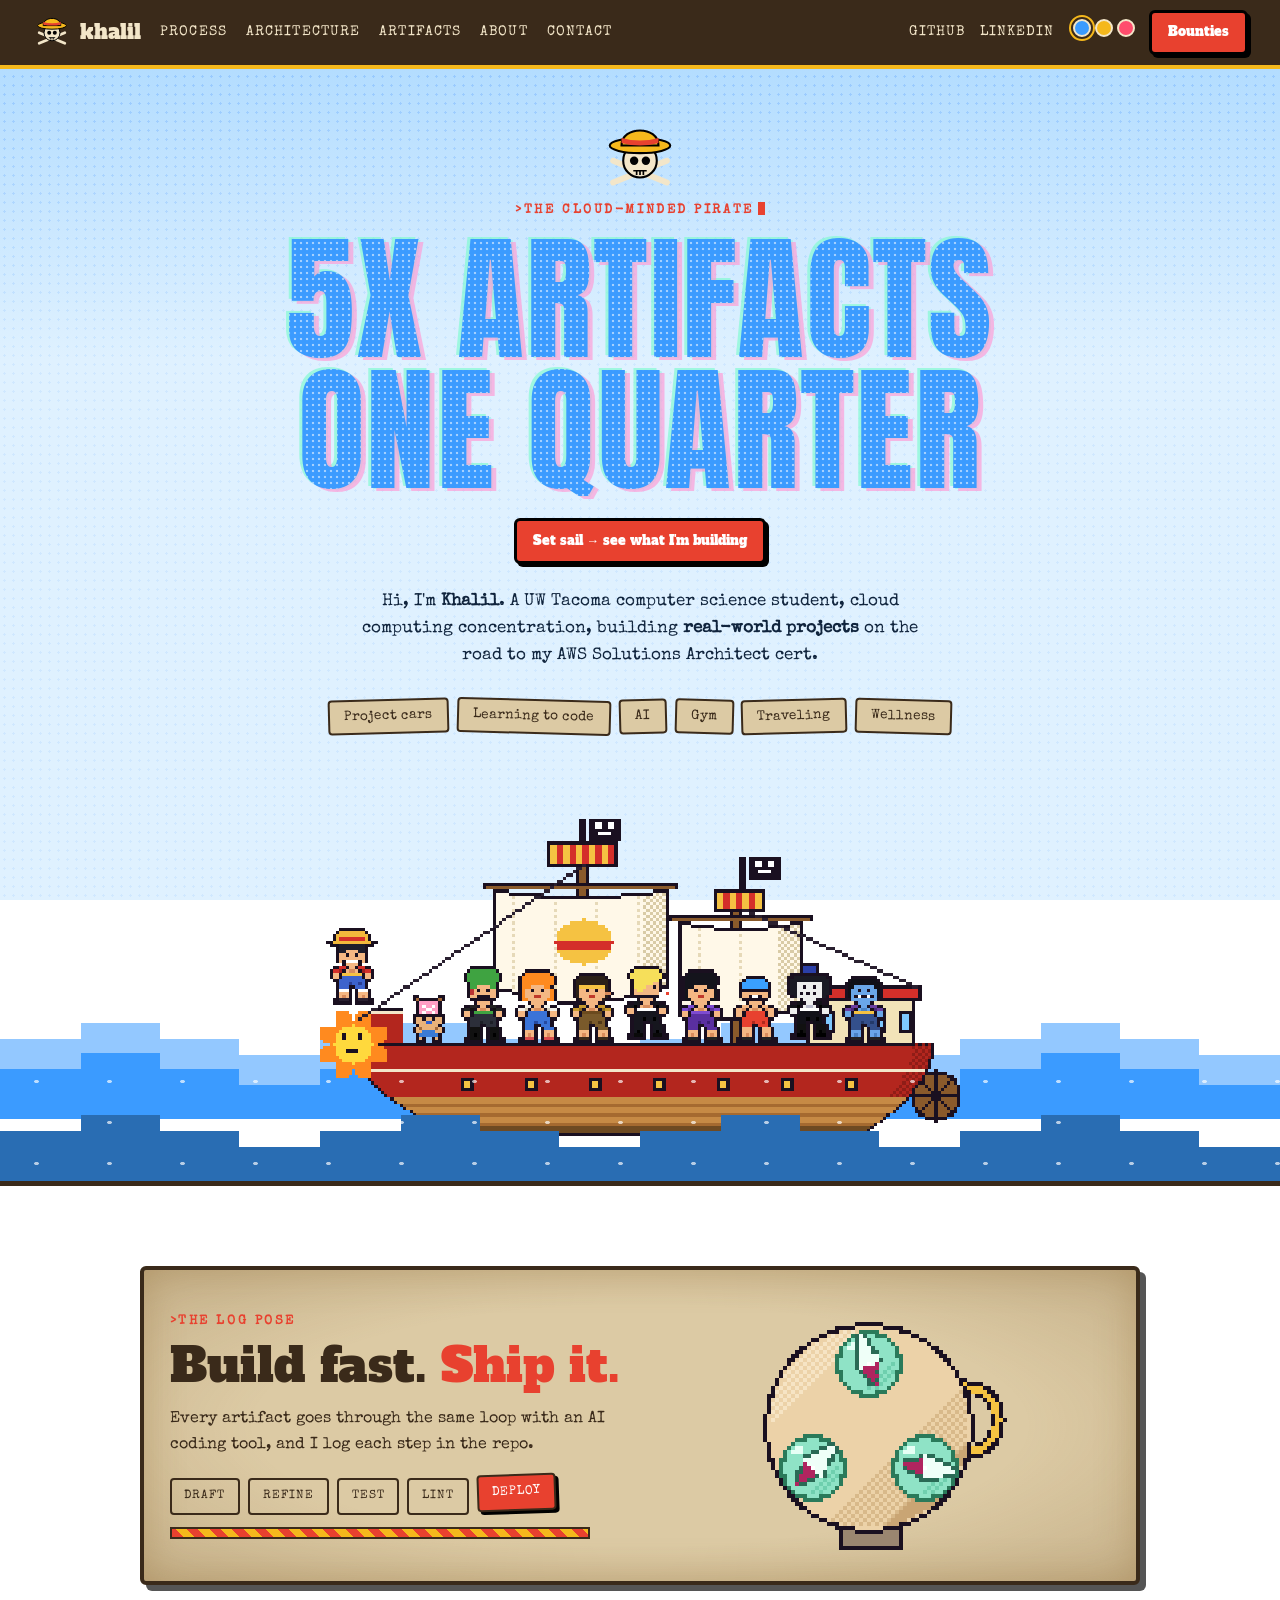
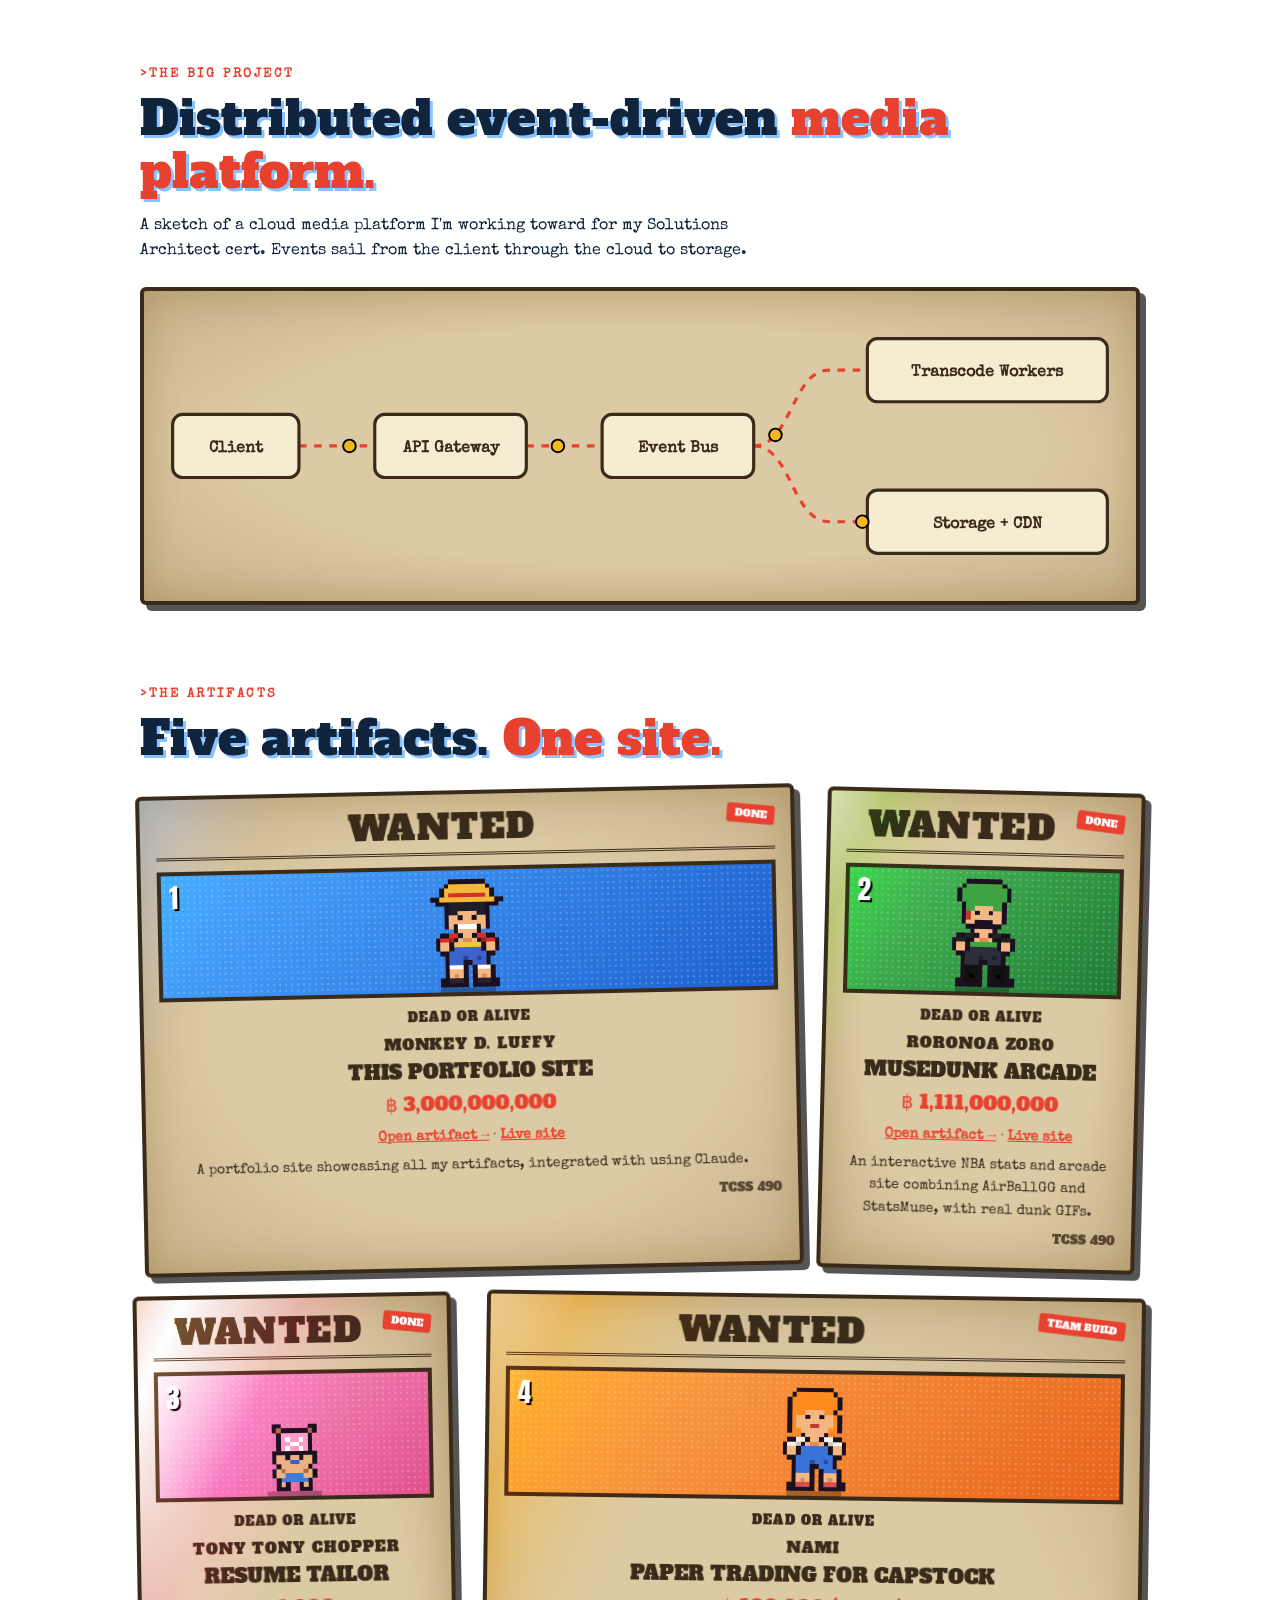
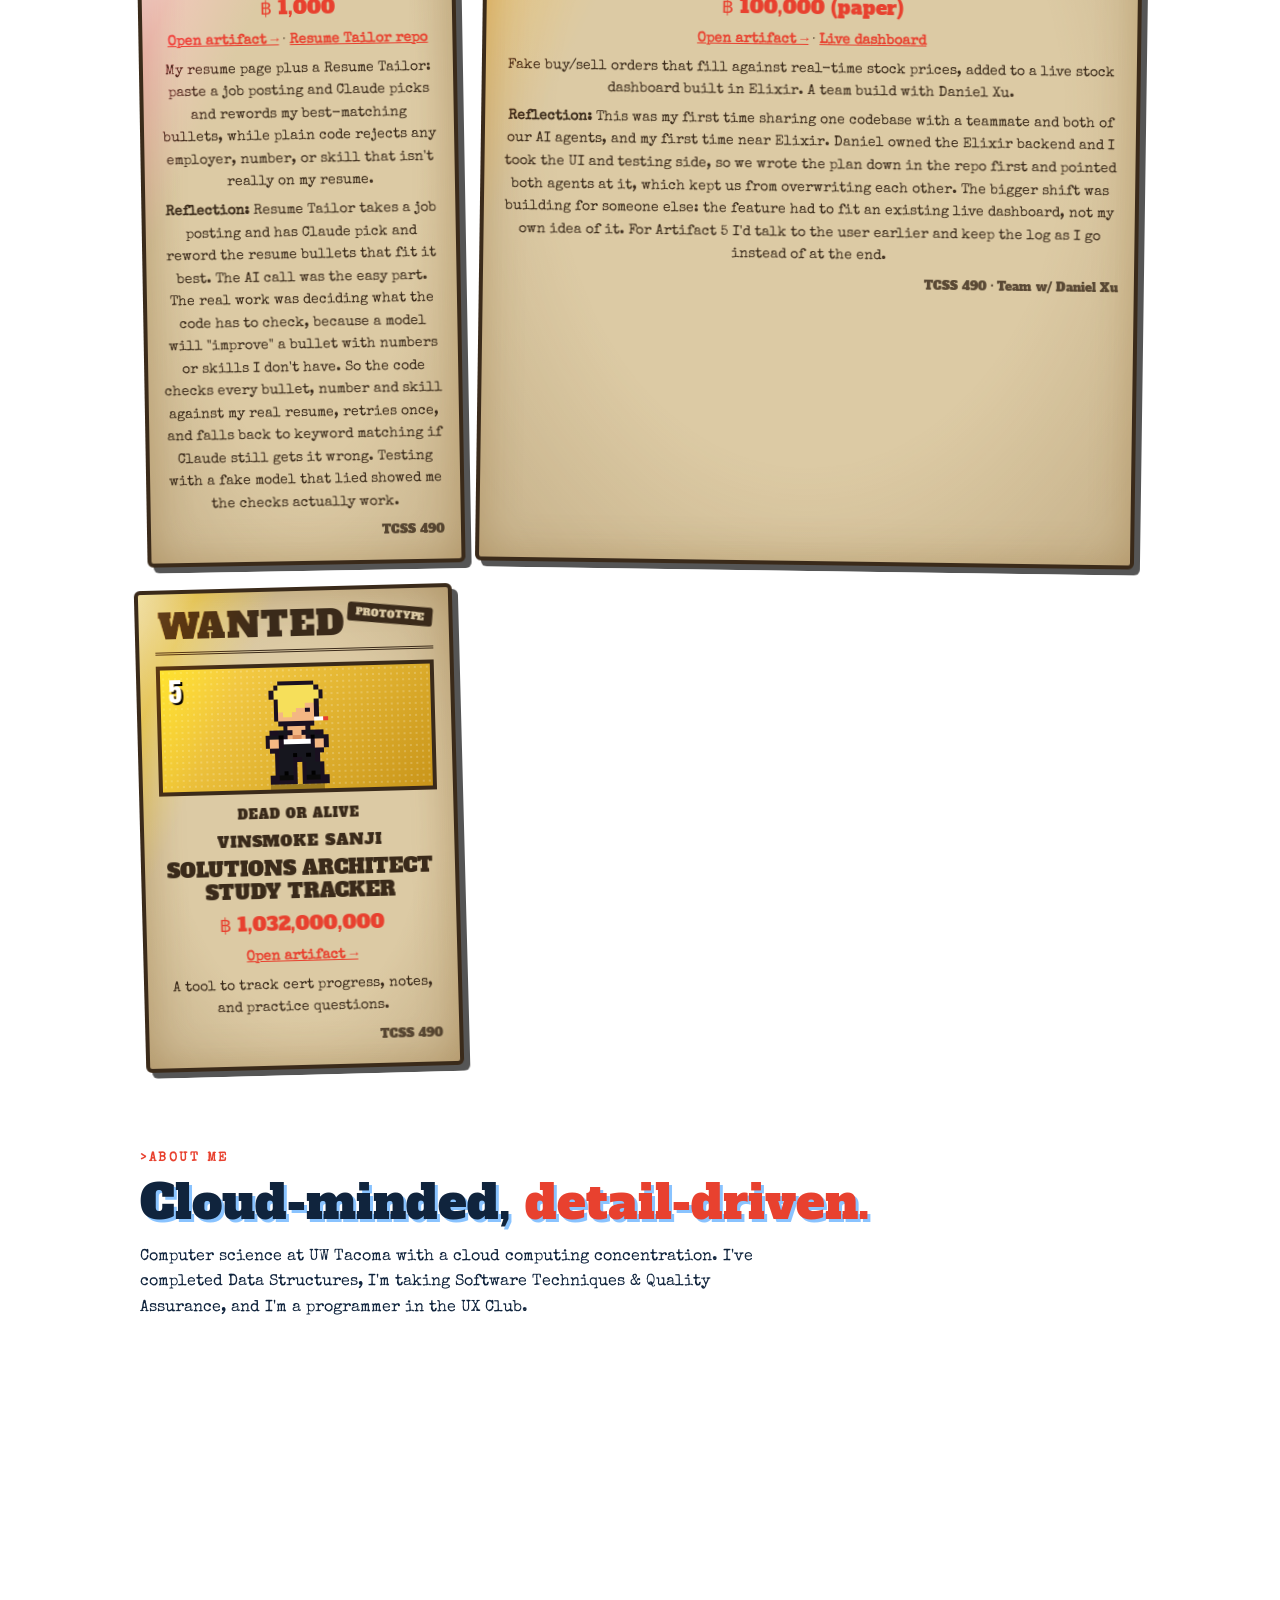
==== commit 2eb5d287: "Add files via upload" ====
--- a/index.html
+++ b/index.html
@@ -166,7 +166,7 @@
     <section id="architecture">
       <div class="pix">&gt;The big project</div>
       <h2>Distributed event-driven <span class="hl">media platform.</span></h2>
-      <p class="sub">A sketch of the architecture I'm working toward for Artifact 4. Events sail from the client through the cloud to storage.</p>
+      <p class="sub">A sketch of a cloud media platform I'm working toward for my Solutions Architect cert. Events sail from the client through the cloud to storage.</p>
       <div class="arch panel">
         <svg viewBox="0 0 760 220" role="img" aria-label="Architecture: Client to API Gateway to Event Bus to Transcode Workers and Storage plus CDN">
           <path id="p1" class="pipe" d="M110 110H170"/><path id="p2" class="pipe" d="M290 110H350"/><path id="p3" class="pipe" d="M470 110C500 110 500 50 530 50H560"/><path id="p4" class="pipe" d="M470 110C500 110 500 170 530 170H560"/>
@@ -223,17 +223,17 @@
           <p>My resume page plus a Resume Tailor: paste a job posting and Claude picks and rewords my best-matching bullets, while plain code rejects any employer, number, or skill that isn't really on my resume.</p><p><b>Reflection:</b> Resume Tailor takes a job posting and has Claude pick and reword the resume bullets that fit it best. The AI call was the easy part. The real work was deciding what the code has to check, because a model will "improve" a bullet with numbers or skills I don't have. So the code checks every bullet, number and skill against my real resume, retries once, and falls back to keyword matching if Claude still gets it wrong. Testing with a fake model that lied showed me the checks actually work.</p>
           <div class="marine">TCSS 490</div>
         </article>
-        <article class="card panel placeholder big">
-          <span class="badge soon">Prototype</span>
+        <article class="card panel big">
+          <span class="badge">Team Build</span>
           <div class="wanted">WANTED</div>
           <div class="photo" data-n="4"><canvas class="spr" data-c="nami"></canvas></div>
           <div class="doa">DEAD OR ALIVE</div>
           <div class="who">NAMI</div>
-          <h3>Distributed Event-Driven Media SaaS Platform</h3>
-          <div class="bounty">฿ 366,000,000</div>
-          <p><a href="#a4">Open artifact &rarr;</a></p>
-          <p>An architecture showcase and prototype for a cloud-based media platform, built toward my Solutions Architect cert.</p>
-          <div class="marine">TCSS 490</div>
+          <h3>Paper Trading for CapStock</h3>
+          <div class="bounty">฿ 100,000 (paper)</div>
+          <p><a href="#a4">Open artifact &rarr;</a> &middot; <a href="https://tinle-ri.github.io/CapStock_FrontEnd/">Live dashboard</a></p>
+          <p>Fake buy/sell orders that fill against real-time stock prices, added to a live stock dashboard built in Elixir. A team build with Daniel Xu.</p><p><b>Reflection:</b> This was my first time sharing one codebase with a teammate and both of our AI agents, and my first time near Elixir. Daniel owned the Elixir backend and I took the UI and testing side, so we wrote the plan down in the repo first and pointed both agents at it, which kept us from overwriting each other. The bigger shift was building for someone else: the feature had to fit an existing live dashboard, not my own idea of it. For Artifact 5 I'd talk to the user earlier and keep the log as I go instead of at the end.</p>
+          <div class="marine">TCSS 490 &middot; Team w/ Daniel Xu</div>
         </article>
         <article class="card panel placeholder">
           <span class="badge soon">Prototype</span>
@@ -299,28 +299,19 @@
 <div class="panel"><h3>1. This Portfolio Site</h3><p class="small">A One Piece themed site with a pixel-art crew and ship.</p><a href="#a1">Open &rarr;</a></div>
 <div class="panel"><h3>2. MuseDunk Arcade</h3><p class="small">An arcade shooting game prototype.</p><a href="#a2">Open &rarr;</a></div>
 <div class="panel"><h3>3. Resume Tailor</h3><p class="small">Claude tailors my resume to any job posting.</p><a href="#a3">Open &rarr;</a></div>
-<div class="panel"><h3>4. Event-Driven Media Platform</h3><p class="small">An architecture simulator for a cloud media platform.</p><a href="#a4">Open &rarr;</a></div>
+<div class="panel"><h3>4. Paper Trading for CapStock</h3><p class="small">Team build: fake trades that fill at real-time prices on a live Elixir dashboard.</p><a href="#a4">Open &rarr;</a></div>
 <div class="panel"><h3>5. Study Tracker</h3><p class="small">A Solutions Architect exam progress tracker.</p><a href="#a5">Open &rarr;</a></div></div></section>
 <section><div class="contact panel"><div class="pix">&gt;Links</div><h2>Find me online.</h2><a class="cta" href="https://github.com/kahmed1-00">GitHub</a><a class="cta alt" href="https://www.linkedin.com/in/khalil-ahmednoor-0a6275348/">LinkedIn</a><a class="cta alt" href="javascript:window.print()">Print / Save PDF</a></div></section>
 </div>
 <div class="wrap apage" id="a4" hidden>
-<section style="padding-top:3rem"><div class="two panel"><div><div class="pix">&gt;Artifact 4</div><h2>Event-Driven Media <span class="hl">Platform</span></h2><p>An architecture showcase for a cloud-based media platform, built toward my Solutions Architect certification.</p><a class="cta alt" href="#artifacts">&larr; All artifacts</a></div>
-<div class="stage" style="height:auto"><article class="card panel" style="max-width:240px;grid-column:auto"><div class="wanted">WANTED</div><div class="photo" data-n="4"><canvas class="spr" data-c="nami"></canvas></div><div class="doa">DEAD OR ALIVE</div><div class="who">NAMI</div><div class="bounty">฿ 366,000,000</div><div class="marine">TCSS 490</div></article></div></div></section>
-<section><div class="pix">&gt;Simulator</div><h2>Follow an <span class="hl">upload.</span></h2>
-<p class="sub">A concept sketch, not a deployed system. Press the button to watch one video upload travel through the platform as events.</p>
-<div class="arch panel"><svg viewBox="0 0 760 220" role="img" aria-label="Client to API Gateway to Event Bus to Transcode Workers and Storage plus CDN">
-<path class="pipe" d="M110 110H170"/><path class="pipe" d="M290 110H350"/><path class="pipe" d="M470 110C500 110 500 50 530 50H560"/><path class="pipe" d="M470 110C500 110 500 170 530 170H560"/>
-<rect class="box" id="cl" x="10" y="85" width="100" height="50" rx="8"/><text x="60" y="115" text-anchor="middle">Client</text>
-<rect class="box" id="ap" x="170" y="85" width="120" height="50" rx="8"/><text x="230" y="115" text-anchor="middle">API Gateway</text>
-<rect class="box" id="eb" x="350" y="85" width="120" height="50" rx="8"/><text x="410" y="115" text-anchor="middle">Event Bus</text>
-<rect class="box" id="wk" x="560" y="25" width="190" height="50" rx="8"/><text x="655" y="55" text-anchor="middle">Transcode Workers</text>
-<rect class="box" id="st" x="560" y="145" width="190" height="50" rx="8"/><text x="655" y="175" text-anchor="middle">Storage + CDN</text></svg></div>
-<p style="text-align:center"><button class="cta" id="run">Upload a video</button></p>
-<div class="panel" id="log" style="padding:1rem;min-height:120px;font-size:.85rem"><div>Event log appears here.</div></div></section>
-<section><div class="pix">&gt;Mapping</div><h2>Possible <span class="hl">AWS services.</span></h2><div class="row">
-<div class="panel"><h3>Entry</h3><ul class="t small"><li>Client: web or mobile app</li><li>API Gateway for auth and uploads</li></ul></div>
-<div class="panel"><h3>Events</h3><ul class="t small"><li>EventBridge or SNS + SQS as the bus</li><li>Decoupled, retryable consumers</li></ul></div>
-<div class="panel"><h3>Work and storage</h3><ul class="t small"><li>Lambda, ECS Fargate or MediaConvert for transcoding</li><li>S3 for files, CloudFront as the CDN</li></ul></div></div></section>
+<section style="padding-top:3rem"><div class="two panel"><div><div class="pix">&gt;Artifact 4</div><h2>Paper Trading for <span class="hl">CapStock</span></h2><p>A team build: paper trading (fake buy and sell orders that fill against real-time prices) added to a live stock dashboard written in Elixir.</p><a class="cta" href="https://tinle-ri.github.io/CapStock_FrontEnd/">Live dashboard</a> <a class="cta alt" href="#artifacts">&larr; All artifacts</a></div>
+<div class="stage" style="height:auto"><article class="card panel" style="max-width:240px;grid-column:auto"><div class="wanted">WANTED</div><div class="photo" data-n="4"><canvas class="spr" data-c="nami"></canvas></div><div class="doa">DEAD OR ALIVE</div><div class="who">NAMI</div><div class="bounty">฿ 100,000 (paper)</div><div class="marine">TCSS 490</div></article></div></div></section>
+<section><div class="pix">&gt;The build</div><h2>Who did <span class="hl">what.</span></h2><div class="row">
+<div class="panel"><h3>The idea</h3><ul class="t small"><li>Let people practice trading with fake money</li><li>Orders fill at live market prices</li><li>No real money at risk</li></ul></div>
+<div class="panel"><h3>Team</h3><ul class="t small"><li>Daniel Xu: Elixir backend, order filling</li><li>Me: trading UI and testing</li></ul></div>
+<div class="panel"><h3>Working together</h3><ul class="t small"><li>Written plan in the shared repo</li><li>Branches and pull requests</li><li>Both agents read the same plan</li></ul></div>
+</div></section>
+<section><div class="pix">&gt;Reflection</div><h2>What I <span class="hl">learned.</span></h2><div class="panel" style="padding:1.2rem"><p><b>Reflection:</b> This was my first time sharing one codebase with a teammate and both of our AI agents, and my first time near Elixir. Daniel owned the Elixir backend and I took the UI and testing side, so we wrote the plan down in the repo first and pointed both agents at it, which kept us from overwriting each other. The bigger shift was building for someone else: the feature had to fit an existing live dashboard, not my own idea of it. For Artifact 5 I'd talk to the user earlier and keep the log as I go instead of at the end.</p></div></section>
 </div>
 <div class="wrap apage" id="a5" hidden>
 <section style="padding-top:3rem"><div class="two panel"><div><div class="pix">&gt;Artifact 5</div><h2>Solutions Architect <span class="hl">Study Tracker</span></h2><p>A tool to track my cert progress, keep notes and practice with flashcards. Everything saves in your browser.</p><a class="cta alt" href="#artifacts">&larr; All artifacts</a></div>
@@ -353,7 +344,7 @@
 (function(){})();
 (function(){var steps=[[0,'cl','Client uploads video.mp4'],[900,'ap','API Gateway authorizes the request and returns 202 Accepted'],[1800,'eb','Event VideoUploaded is published to the event bus'],[2700,'wk','A transcode worker consumes the event and makes 1080p, 720p and 480p renditions'],[4200,'st','Renditions are written to storage and the CDN cache is primed'],[5000,'eb','Event VideoReady is published, client is notified']],busy=false;
 function lit(id){['cl','ap','eb','wk','st'].forEach(function(i){document.getElementById(i).classList.toggle('on',i===id)})}
-document.getElementById('run').onclick=function(){if(busy)return;busy=true;var lg=document.getElementById('log');lg.innerHTML='';
+(document.getElementById('run')||{}).onclick=function(){if(busy)return;busy=true;var lg=document.getElementById('log');lg.innerHTML='';
 steps.forEach(function(s){setTimeout(function(){lit(s[1]);var d=document.createElement('div');d.textContent=new Date().toLocaleTimeString()+'  '+s[2];lg.appendChild(d)},s[0])});
 setTimeout(function(){lit('');busy=false},6000)};})();
 (function(){var D=[['Design Secure Architectures',30],['Design Resilient Architectures',26],['Design High-Performing Architectures',24],['Design Cost-Optimized Architectures',20]];
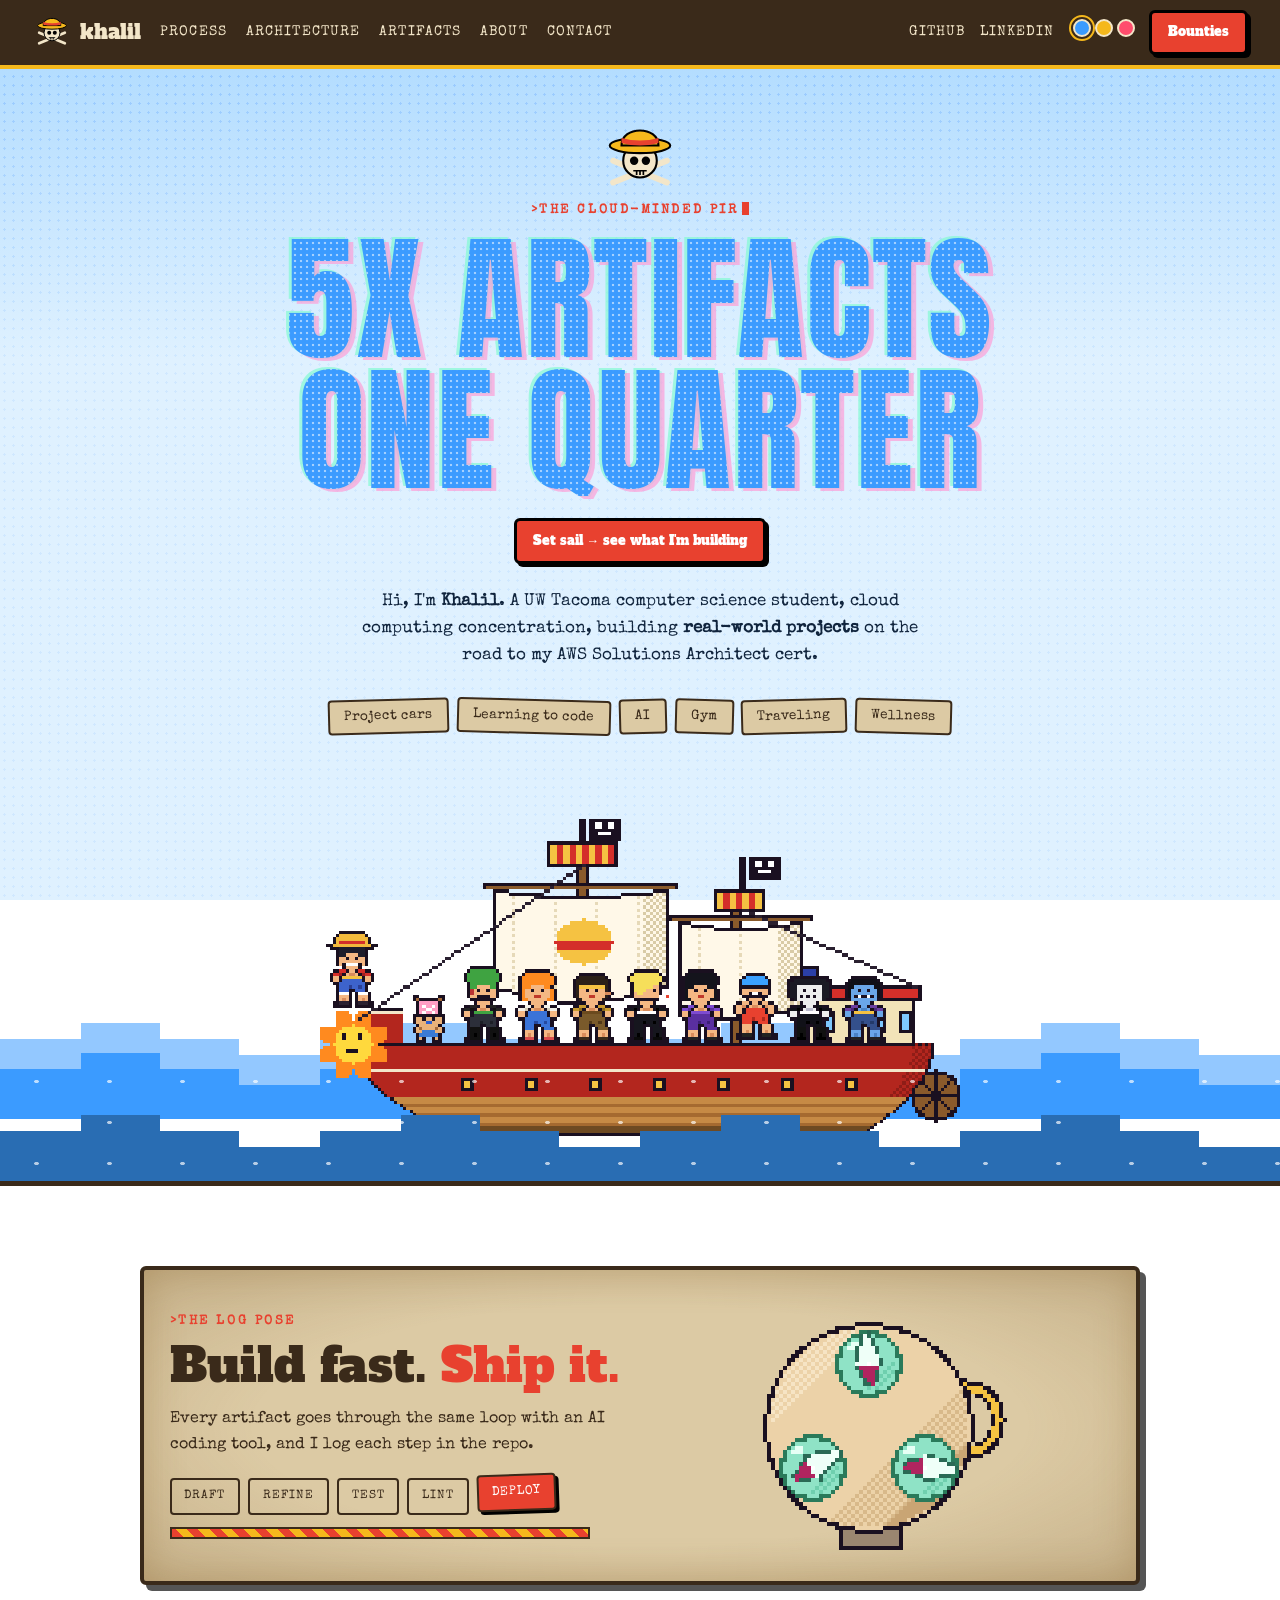
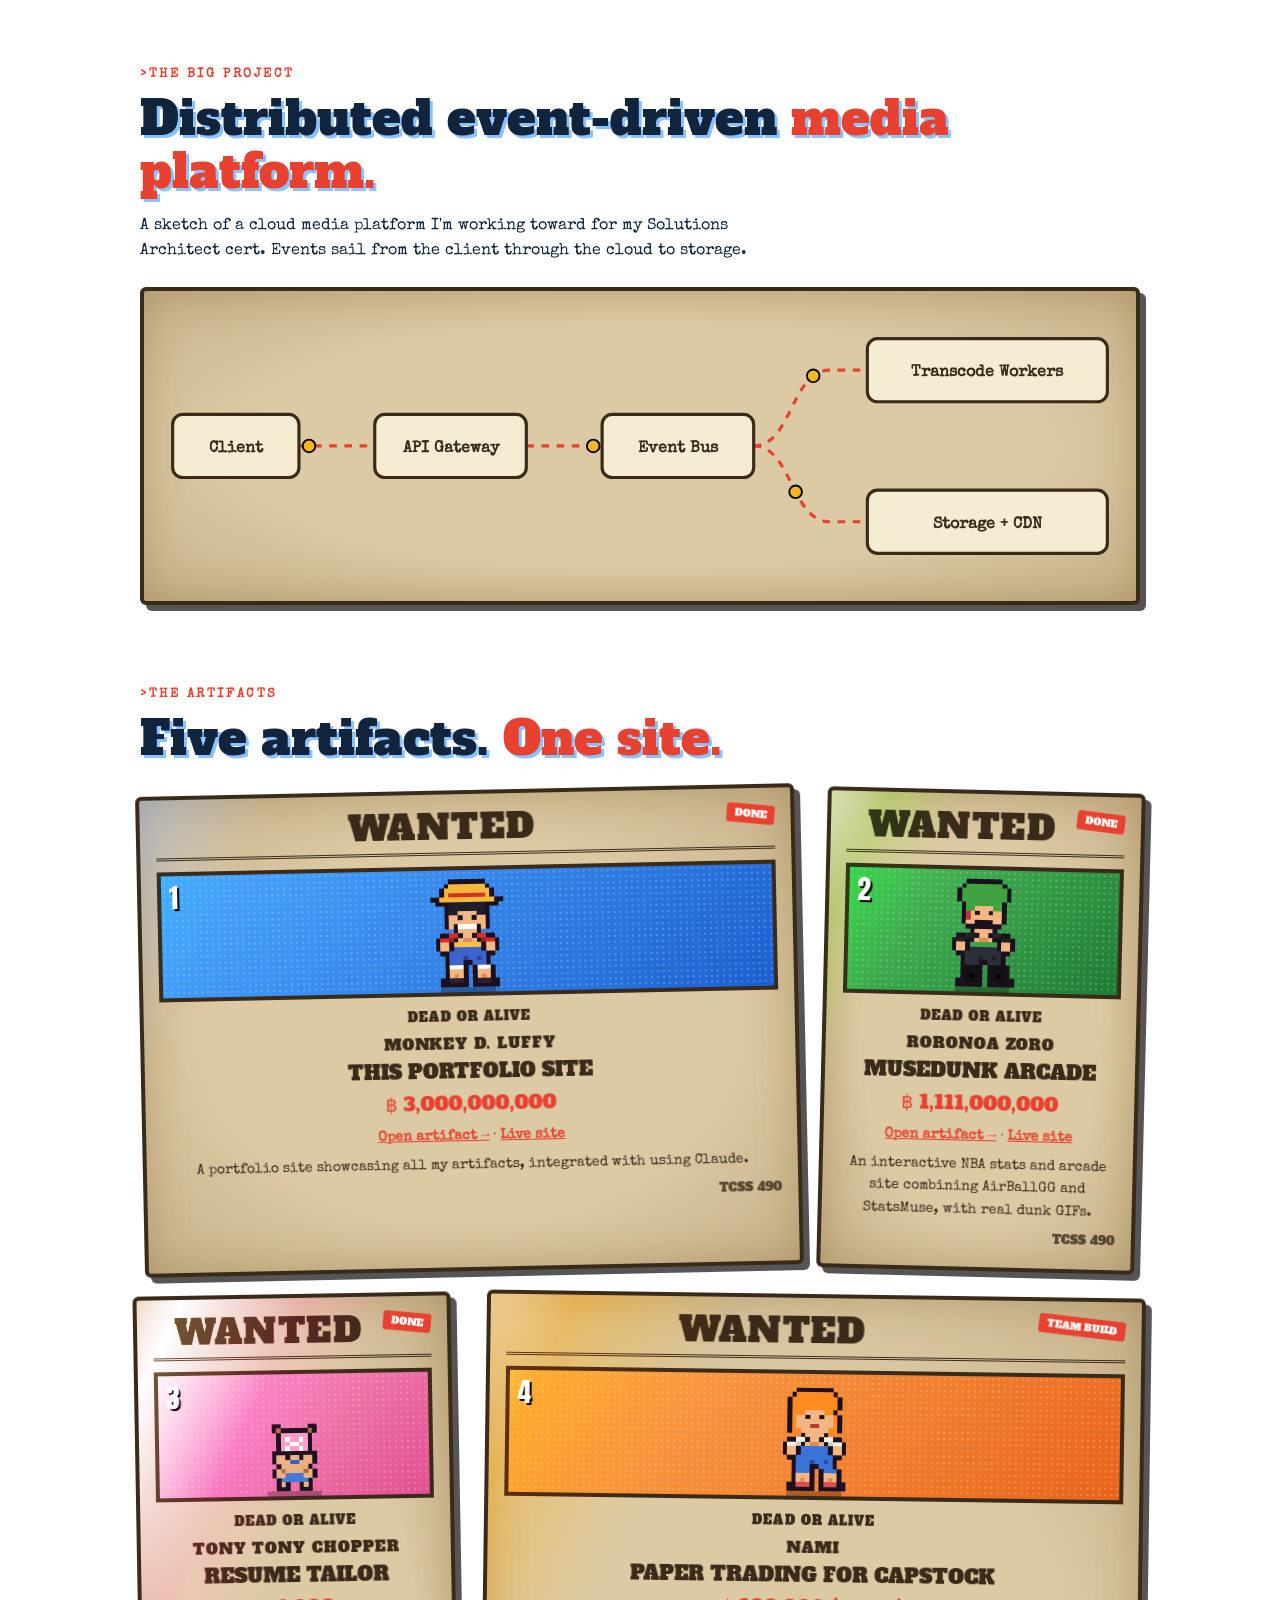
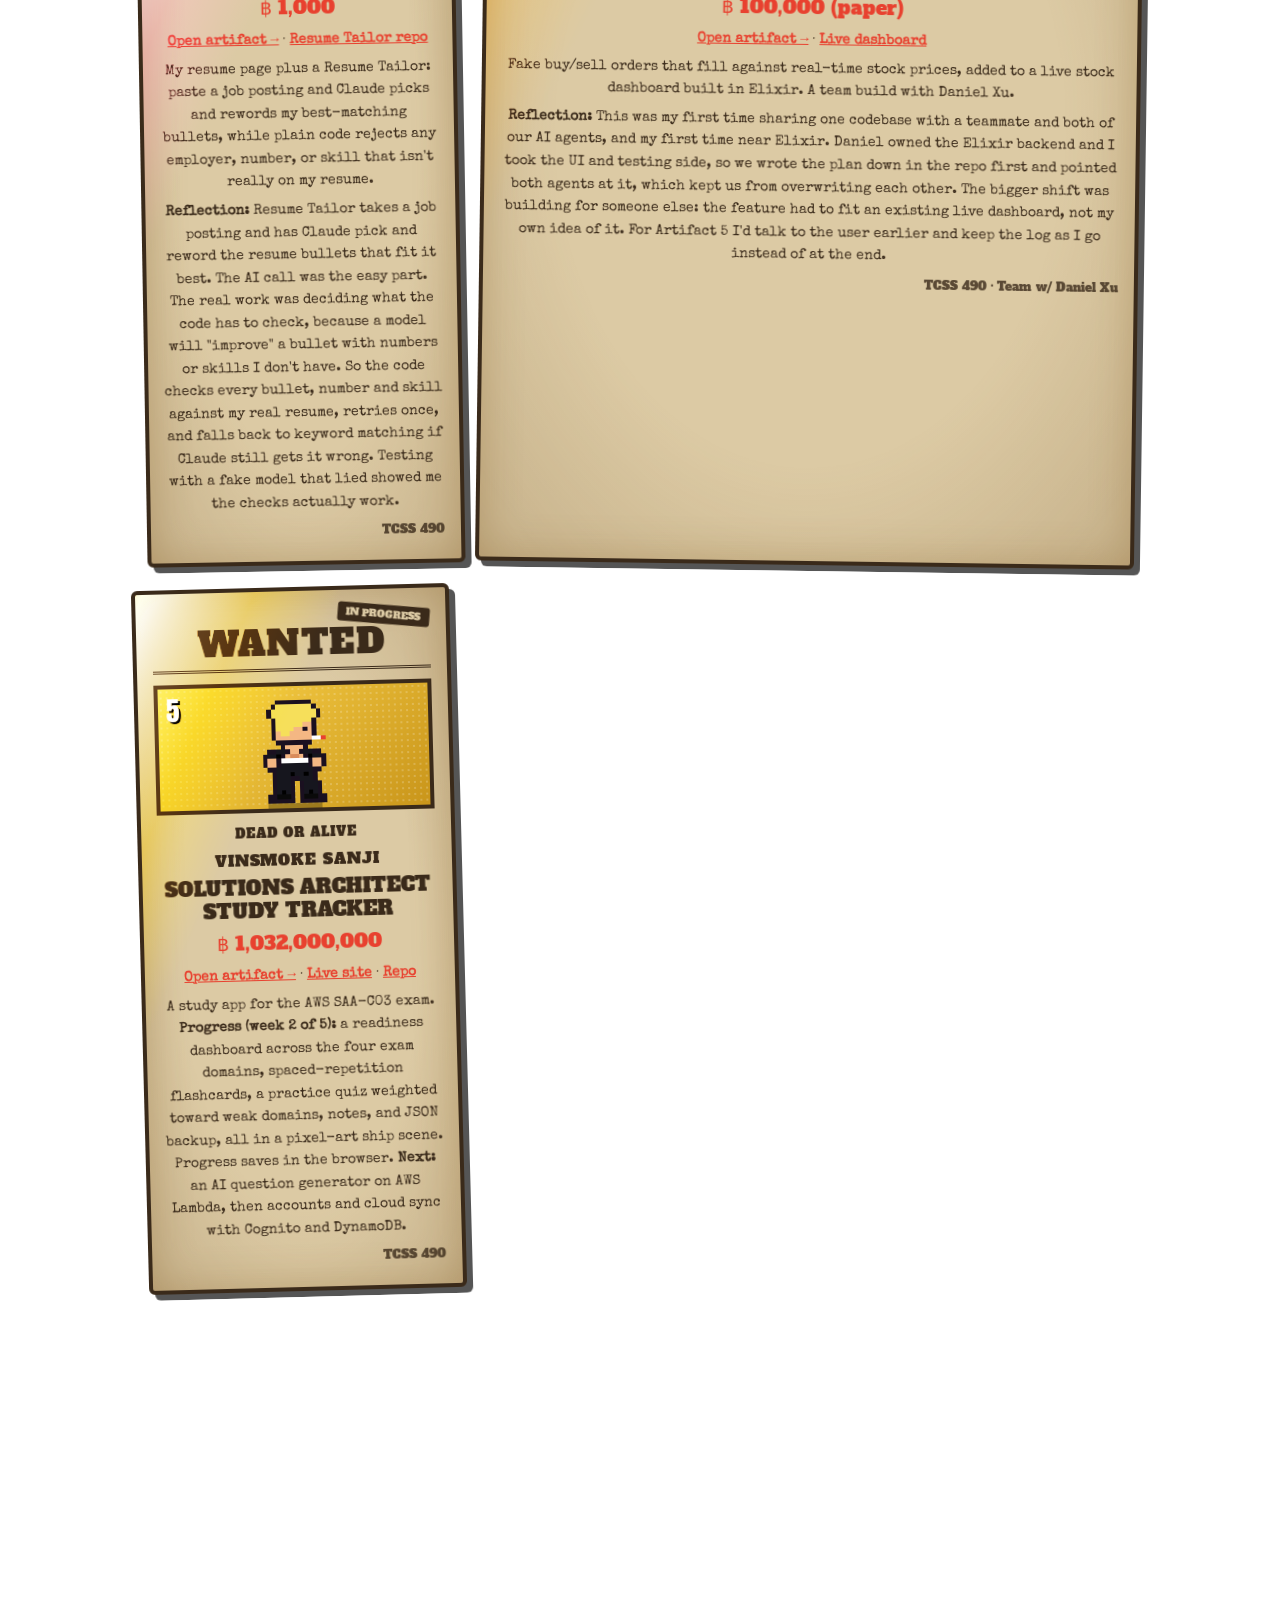
==== commit 1904c648: "Update badge and enhance Solutions Architect details Updated the badge status and added links to the" ====
--- a/index.html
+++ b/index.html
@@ -236,15 +236,15 @@
           <div class="marine">TCSS 490 &middot; Team w/ Daniel Xu</div>
         </article>
         <article class="card panel placeholder">
-          <span class="badge soon">Prototype</span>
+          <span class="badge soon">In Progress</span>
           <div class="wanted">WANTED</div>
           <div class="photo" data-n="5"><canvas class="spr" data-c="sanji"></canvas></div>
           <div class="doa">DEAD OR ALIVE</div>
           <div class="who">VINSMOKE SANJI</div>
           <h3>Solutions Architect Study Tracker</h3>
           <div class="bounty">฿ 1,032,000,000</div>
-          <p><a href="#a5">Open artifact &rarr;</a></p>
-          <p>A tool to track cert progress, notes, and practice questions.</p>
+          <p><a href="#a5">Open artifact &rarr;</a> &middot; <a href="https://kahmed1-00.github.io/SAA-Study-Tracker/">Live site</a> &middot; <a href="https://github.com/kahmed1-00/SAA-Study-Tracker">Repo</a></p>
+          <p>A study app for the AWS SAA-C03 exam. <b>Progress (week 2 of 5):</b> a readiness dashboard across the four exam domains, spaced-repetition flashcards, a practice quiz weighted toward weak domains, notes, and JSON backup, all in a pixel-art ship scene. Progress saves in the browser. <b>Next:</b> an AI question generator on AWS Lambda, then accounts and cloud sync with Cognito and DynamoDB.</p>
           <div class="marine">TCSS 490</div>
         </article>
       </div>
@@ -314,7 +314,7 @@
 <section><div class="pix">&gt;Reflection</div><h2>What I <span class="hl">learned.</span></h2><div class="panel" style="padding:1.2rem"><p><b>Reflection:</b> This was my first time sharing one codebase with a teammate and both of our AI agents, and my first time near Elixir. Daniel owned the Elixir backend and I took the UI and testing side, so we wrote the plan down in the repo first and pointed both agents at it, which kept us from overwriting each other. The bigger shift was building for someone else: the feature had to fit an existing live dashboard, not my own idea of it. For Artifact 5 I'd talk to the user earlier and keep the log as I go instead of at the end.</p></div></section>
 </div>
 <div class="wrap apage" id="a5" hidden>
-<section style="padding-top:3rem"><div class="two panel"><div><div class="pix">&gt;Artifact 5</div><h2>Solutions Architect <span class="hl">Study Tracker</span></h2><p>A tool to track my cert progress, keep notes and practice with flashcards. Everything saves in your browser.</p><a class="cta alt" href="#artifacts">&larr; All artifacts</a></div>
+<section style="padding-top:3rem"><div class="two panel"><div><div class="pix">&gt;Artifact 5</div><h2>Solutions Architect <span class="hl">Study Tracker</span></h2><p>A tool to track my cert progress, keep notes and practice with flashcards. Everything saves in your browser.</p><a class="cta" href="https://kahmed1-00.github.io/SAA-Study-Tracker/">Live site</a> <a class="cta alt" href="https://github.com/kahmed1-00/SAA-Study-Tracker">Repo</a> <a class="cta alt" href="#artifacts">&larr; All artifacts</a></div>
 <div class="stage" style="height:auto"><article class="card panel" style="max-width:240px;grid-column:auto"><div class="wanted">WANTED</div><div class="photo" data-n="5"><canvas class="spr" data-c="sanji"></canvas></div><div class="doa">DEAD OR ALIVE</div><div class="who">VINSMOKE SANJI</div><div class="bounty">฿ 1,032,000,000</div><div class="marine">TCSS 490</div></article></div></div></section>
 <section><div class="pix">&gt;Progress</div><h2>Exam <span class="hl">readiness.</span></h2>
 <p class="sub">Slide each domain to how ready you feel. Weights follow the four SAA-C03 exam domains. Your progress and notes save in this browser.</p>
